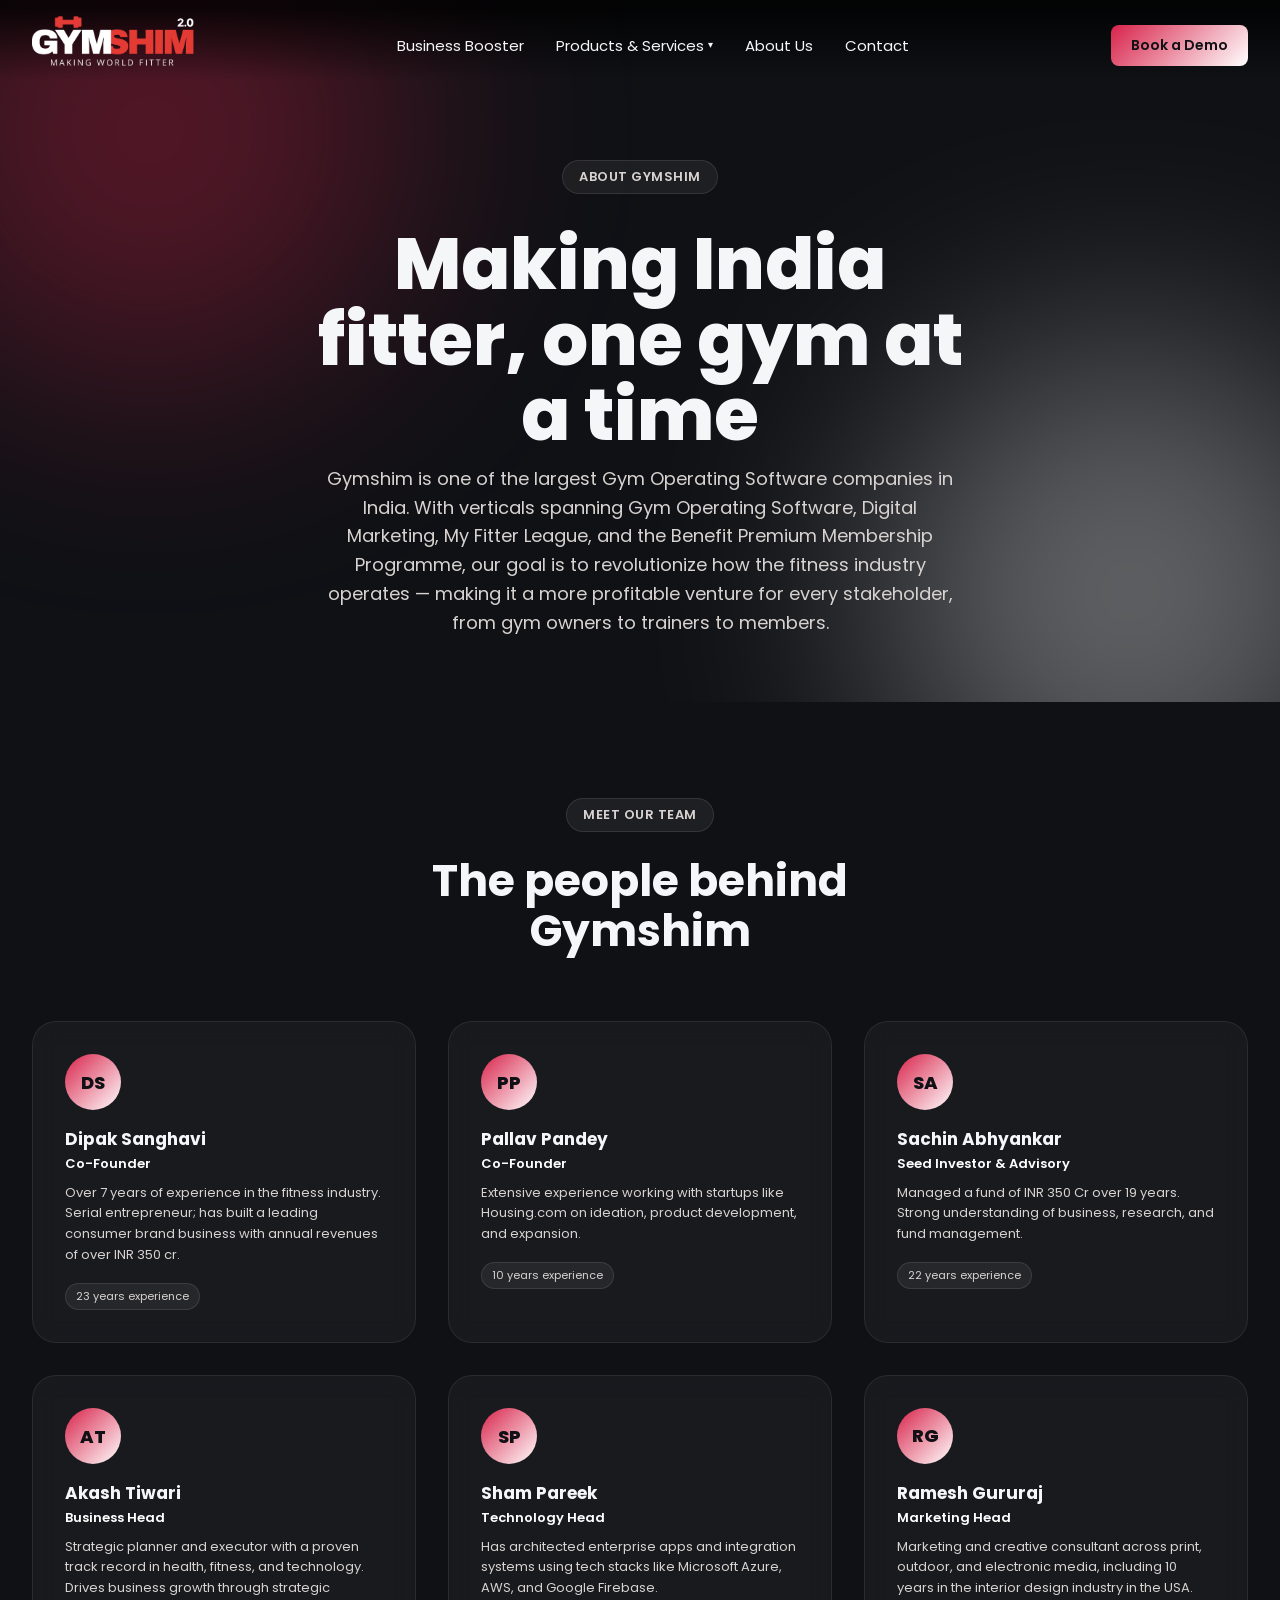
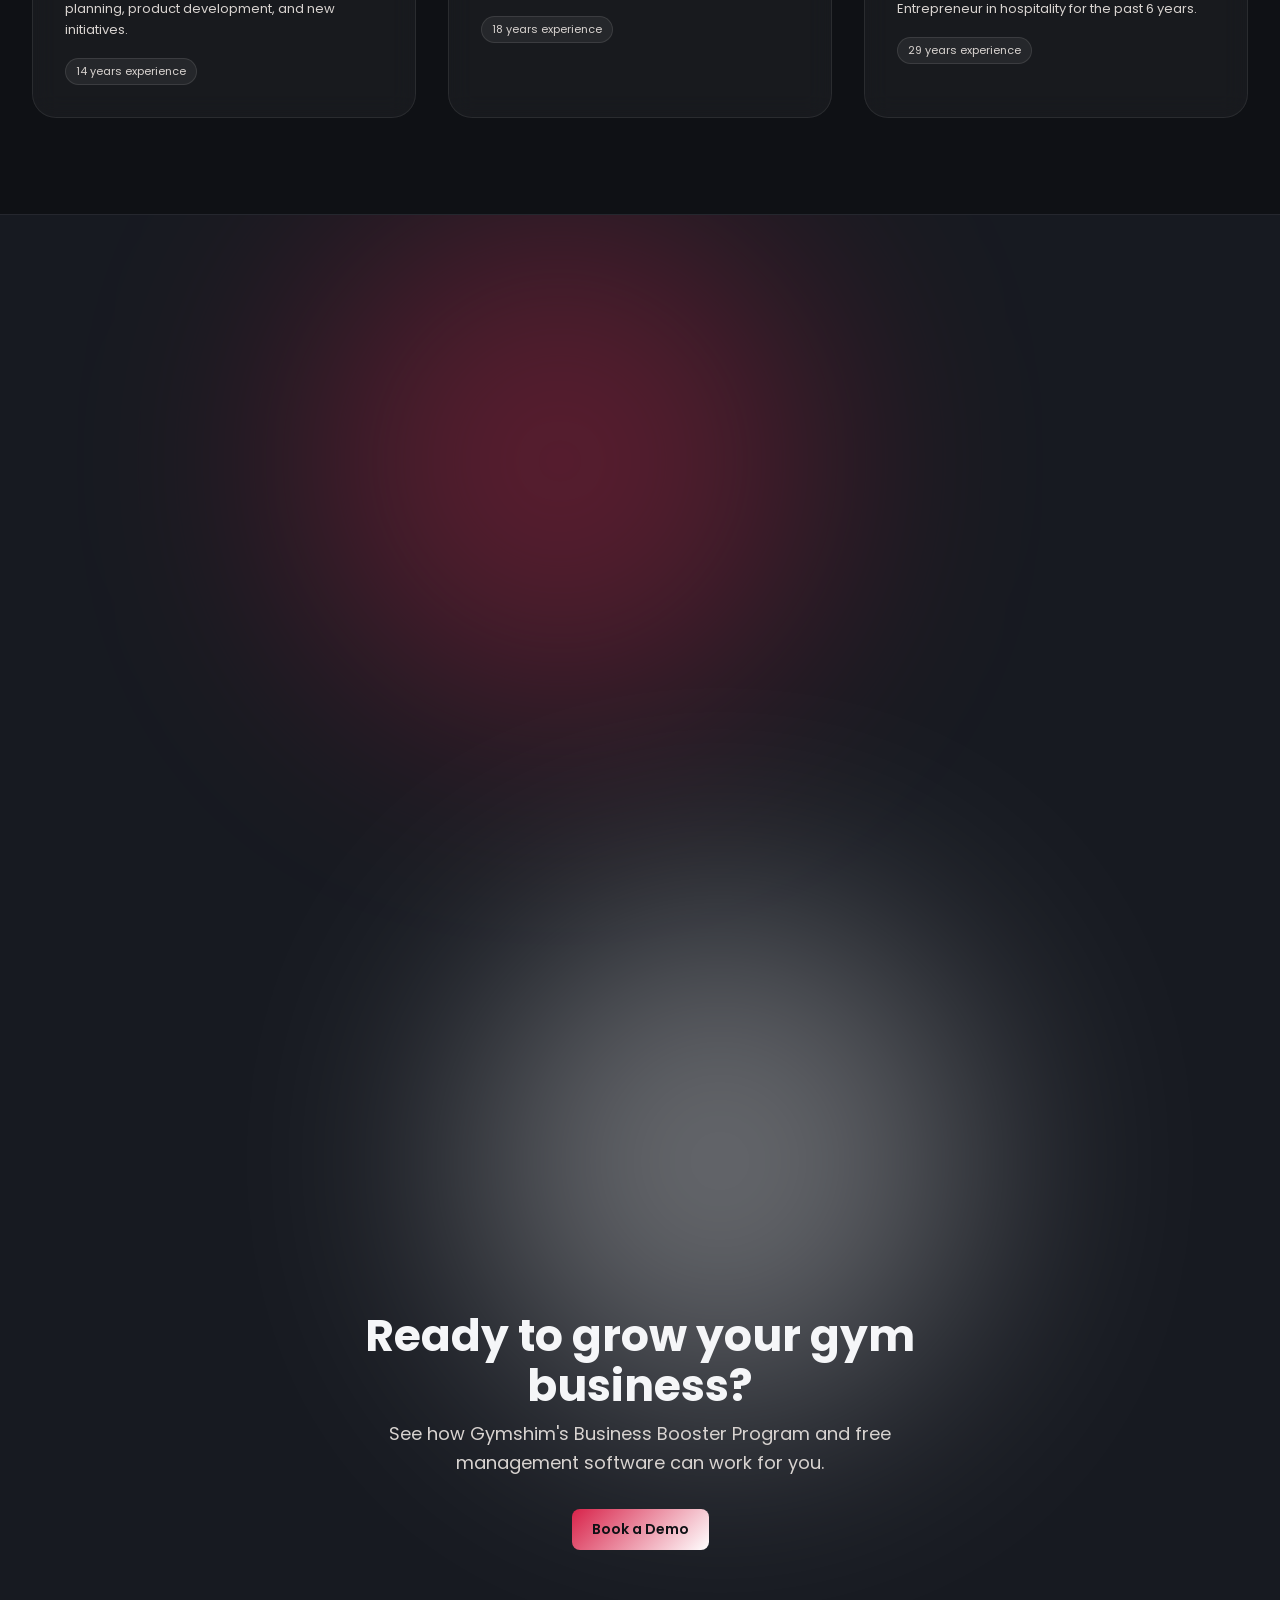
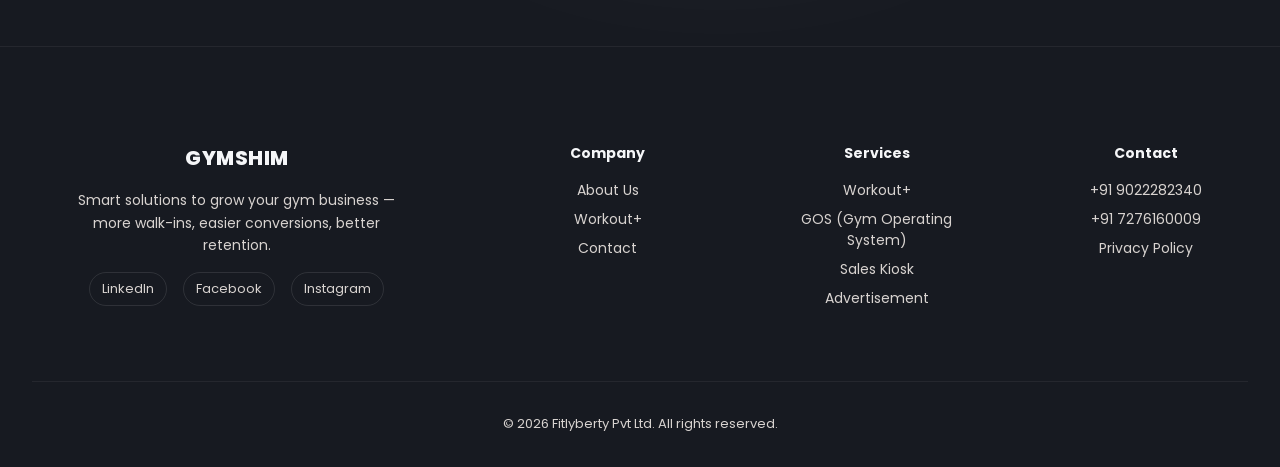
==== about.html @ 5b1af2be "first commit" ====
<!DOCTYPE html>
<html lang="en">
<head>
    <meta charset="UTF-8">
    <meta name="viewport" content="width=device-width, initial-scale=1.0">
    <title>About Us | Gymshim</title>
    <link rel="preconnect" href="https://fonts.googleapis.com">
    <link href="https://fonts.googleapis.com/css2?family=Poppins:wght@400;500;600;700;800&display=swap" rel="stylesheet">

    <link rel="stylesheet" href="styles.css">
    <link rel="stylesheet" href="about.css">
    <link rel="stylesheet" href="booking.css">
    
</head>
<body>
    <header class="navbar"> 
  <div class="nav-container">
    <a href="index.html" class="logo">
         <img src="assets/image/gymshim-logo-navbar.png" alt="Gymshim" class="logo-img">
    </a>

    <nav class="nav-links" id="navLinks">
      <a href="index.html#plans">Business Booster</a>
      <!-- <a href="workout.html">Workout+</a>
          <a href="sales-kiosk.html">Sales Kiosk</a> -->
          <div class="nav-dropdown" id="servicesDropdown">
  <button type="button" class="nav-dropdown-toggle" id="servicesToggle" aria-haspopup="true" aria-expanded="false">
    Products & Services <span class="nav-dropdown-caret">&#9662;</span>
  </button>
  <div class="nav-dropdown-menu">
     <a href="workout.html">Workout+</a>
    <a href="gos.html">GOS (Gym Operating System)</a>
    <a href="sales-kiosk.html">Sales kiosk</a>
    <a href="digital-marketing.html">Advertisement</a>
  </div>
</div>
      <a href="about.html">About Us</a>
      <a href="index.html#contact">Contact</a>
    </nav>

    <div class="nav-actions">
   <a href="booking.html" class="btn-primary">Book a Demo</a>
  <button class="hamburger" id="hamburger" aria-label="Menu">
    <span></span><span></span><span></span>
  </button>
</div>

    </div>
  </div>
</header>

<div class="services-overlay" id="servicesOverlay" aria-hidden="true">
  <div class="services-overlay-backdrop" id="servicesOverlayBackdrop"></div>

  <div class="services-mega-panel" role="dialog" aria-modal="true" aria-labelledby="servicesOverlayTitle">
    <button type="button" class="services-overlay-close" id="servicesOverlayClose" aria-label="Close">
      <svg viewBox="0 0 24 24" width="18" height="18" aria-hidden="true">
        <path d="M5 5l14 14M19 5L5 19" stroke="currentColor" stroke-width="2" stroke-linecap="round"/>
      </svg>
    </button>

    <div class="services-mega-top">
      <div class="services-mega-head">
        <span class="services-mega-eyebrow" id="servicesOverlayTitle">Our Products</span>
        <h2 class="services-mega-title">Powerful solutions for every part of <span class="services-mega-accent">your gym.</span></h2>
        <p class="services-mega-sub">One ecosystem. Four powerful products.</p>
      </div>
      <div class="services-mega-trust">
        <svg viewBox="0 0 24 24" width="14" height="14" aria-hidden="true"><path d="M12 2l3 6 7 1-5 5 1 7-6-3-6 3 1-7-5-5 7-1z" fill="currentColor"/></svg>
        Trusted by <strong>5000+</strong> gyms across India
      </div>
    </div>

    <div class="services-mega-grid">

      <a href="workout.html" class="services-mega-card" data-glow="pink">
        <span class="services-mega-num">01</span>
        <span class="services-mega-icon-wrap">
          <span class="services-mega-icon-floor"></span>
          <svg class="services-mega-icon" viewBox="0 0 64 64" width="60" height="60">
            <defs>
              <linearGradient id="gradWorkout" x1="0" y1="0" x2="1" y2="1">
                <stop offset="0%" stop-color="#ff8fa3"/><stop offset="100%" stop-color="#d8234a"/>
              </linearGradient>
            </defs>
            <circle cx="12" cy="32" r="9" fill="none" stroke="url(#gradWorkout)" stroke-width="4"/>
            <circle cx="52" cy="32" r="9" fill="none" stroke="url(#gradWorkout)" stroke-width="4"/>
            <rect x="18" y="28" width="28" height="8" rx="4" fill="url(#gradWorkout)"/>
            <rect x="8" y="26" width="6" height="12" rx="2" fill="url(#gradWorkout)"/>
            <rect x="50" y="26" width="6" height="12" rx="2" fill="url(#gradWorkout)"/>
          </svg>
        </span>
        <div class="services-mega-card-headrow">
          <h3>Workout+</h3>
          <span class="services-mega-badge">AI Powered</span>
        </div>
        <p class="services-mega-desc">AI-guided workout experience for every member.</p>
        <ul class="services-mega-features">
          <li>Personalized Workouts</li>
          <li>Exercise Library</li>
          <li>Progress Tracking</li>
          <li>Smart Analytics</li>
        </ul>
        <span class="services-mega-explore">Explore Workout+
          <svg viewBox="0 0 24 24" width="14" height="14" aria-hidden="true"><path d="M5 12h14M13 6l6 6-6 6" stroke="currentColor" stroke-width="2" fill="none" stroke-linecap="round" stroke-linejoin="round"/></svg>
        </span>
      </a>

      <a href="gos.html" class="services-mega-card" data-glow="cyan">
        <span class="services-mega-num">02</span>
        <span class="services-mega-icon-wrap">
          <span class="services-mega-icon-floor"></span>
          <svg class="services-mega-icon" viewBox="0 0 64 64" width="60" height="60">
            <defs>
              <linearGradient id="gradGosTop" x1="0" y1="0" x2="1" y2="1">
                <stop offset="0%" stop-color="#7ee8f2"/><stop offset="100%" stop-color="#22d3ee"/>
              </linearGradient>
              <linearGradient id="gradGosSide" x1="0" y1="0" x2="0" y2="1">
                <stop offset="0%" stop-color="#0e9aad"/><stop offset="100%" stop-color="#0b7e8e"/>
              </linearGradient>
            </defs>
            <polygon points="32,6 54,18 32,30 10,18" fill="url(#gradGosTop)"/>
            <polygon points="10,18 32,30 32,54 10,42" fill="url(#gradGosSide)"/>
            <polygon points="54,18 32,30 32,54 54,42" fill="#0a6d7a"/>
          </svg>
        </span>
        <div class="services-mega-card-headrow">
          <h3>GOS (Gym Operating System)</h3>
          <span class="services-mega-badge">All-in-One</span>
        </div>
        <p class="services-mega-desc">Complete gym management system for seamless operations.</p>
        <ul class="services-mega-features">
          <li>Member Management</li>
          <li>Attendance Tracking</li>
          <li>Payments &amp; Billing</li>
          <li>Reports &amp; Analytics</li>
        </ul>
        <span class="services-mega-explore">Explore GOS
          <svg viewBox="0 0 24 24" width="14" height="14" aria-hidden="true"><path d="M5 12h14M13 6l6 6-6 6" stroke="currentColor" stroke-width="2" fill="none" stroke-linecap="round" stroke-linejoin="round"/></svg>
        </span>
      </a>

      <a href="sales-kiosk.html" class="services-mega-card" data-glow="purple">
        <span class="services-mega-num">03</span>
        <span class="services-mega-icon-wrap">
          <span class="services-mega-icon-floor"></span>
          <svg class="services-mega-icon" viewBox="0 0 64 64" width="60" height="60">
            <defs>
              <linearGradient id="gradKiosk" x1="0" y1="0" x2="1" y2="1">
                <stop offset="0%" stop-color="#c9a8ff"/><stop offset="100%" stop-color="#9b5cff"/>
              </linearGradient>
            </defs>
            <rect x="14" y="8" width="36" height="26" rx="4" fill="none" stroke="url(#gradKiosk)" stroke-width="3.5"/>
            <rect x="19" y="13" width="26" height="16" rx="2" fill="url(#gradKiosk)" opacity="0.25"/>
            <rect x="28" y="38" width="8" height="10" fill="url(#gradKiosk)"/>
            <rect x="20" y="48" width="24" height="5" rx="2.5" fill="url(#gradKiosk)" opacity="0.6"/>
          </svg>
        </span>
        <div class="services-mega-card-headrow">
          <h3>Sales Kiosk</h3>
          <span class="services-mega-badge">Self-Service</span>
        </div>
        <p class="services-mega-desc">Self-service touchscreen that closes memberships on the spot.</p>
        <ul class="services-mega-features">
          <li>Instant Signups</li>
          <li>Digital Payments</li>
          <li>Receipt Printing</li>
          <li>Offers &amp; Upsells</li>
        </ul>
        <span class="services-mega-explore">Explore Sales Kiosk
          <svg viewBox="0 0 24 24" width="14" height="14" aria-hidden="true"><path d="M5 12h14M13 6l6 6-6 6" stroke="currentColor" stroke-width="2" fill="none" stroke-linecap="round" stroke-linejoin="round"/></svg>
        </span>
      </a>

      <a href="digital-marketing.html" class="services-mega-card" data-glow="orange">
        <span class="services-mega-num">04</span>
        <span class="services-mega-icon-wrap">
          <span class="services-mega-icon-floor"></span>
          <svg class="services-mega-icon" viewBox="0 0 64 64" width="60" height="60">
            <defs>
              <linearGradient id="gradAd" x1="0" y1="0" x2="1" y2="1">
                <stop offset="0%" stop-color="#ffc38a"/><stop offset="100%" stop-color="#ff8a3d"/>
              </linearGradient>
            </defs>
            <rect x="10" y="26" width="14" height="12" rx="2" fill="url(#gradAd)"/>
            <path d="M24 24 L42 14 V50 L24 40 Z" fill="url(#gradAd)"/>
            <rect x="15" y="38" width="5" height="12" rx="1.5" fill="url(#gradAd)" opacity="0.7"/>
            <path d="M46 22a10 10 0 010 20" fill="none" stroke="url(#gradAd)" stroke-width="3" stroke-linecap="round"/>
            <path d="M50 16a17 17 0 010 32" fill="none" stroke="url(#gradAd)" stroke-width="3" stroke-linecap="round" opacity="0.55"/>
          </svg>
        </span>
        <div class="services-mega-card-headrow">
          <h3>Advertisement</h3>
          <span class="services-mega-badge">Grow Faster</span>
        </div>
        <p class="services-mega-desc">Digital marketing solutions to bring more members to your gym.</p>
        <ul class="services-mega-features">
          <li>Social Media Ads</li>
          <li>WhatsApp Campaigns</li>
          <li>Performance Boost</li>
          <li>Lead Generation</li>
        </ul>
        <span class="services-mega-explore">Explore Advertisement
          <svg viewBox="0 0 24 24" width="14" height="14" aria-hidden="true"><path d="M5 12h14M13 6l6 6-6 6" stroke="currentColor" stroke-width="2" fill="none" stroke-linecap="round" stroke-linejoin="round"/></svg>
        </span>
      </a>

    </div>

    <div class="services-mega-divider"></div>

    <div class="services-mega-footer">
      <div class="services-mega-foot-item">
        <span class="services-mega-foot-icon">
          <svg viewBox="0 0 24 24" width="20" height="20" fill="none" stroke="currentColor" stroke-width="1.6"><path d="M12 2l8 4v6c0 5-3.5 8.5-8 10-4.5-1.5-8-5-8-10V6z"/></svg>
        </span>
        <span class="services-mega-foot-text"><strong>Secure &amp; Reliable</strong>Enterprise-grade security</span>
      </div>
      <div class="services-mega-foot-item">
        <span class="services-mega-foot-icon">
          <svg viewBox="0 0 24 24" width="20" height="20" fill="none" stroke="currentColor" stroke-width="1.6"><path d="M7 18a4 4 0 01-1-7.9A5.5 5.5 0 0117 9a4.5 4.5 0 011 8.9"/></svg>
        </span>
        <span class="services-mega-foot-text"><strong>Always Updated</strong>Latest features &amp; updates</span>
      </div>
      <div class="services-mega-foot-item">
        <span class="services-mega-foot-icon">
          <svg viewBox="0 0 24 24" width="20" height="20" fill="none" stroke="currentColor" stroke-width="1.6"><path d="M4 15v-3a8 8 0 0116 0v3"/><path d="M4 15a2 2 0 002 2h1v-5H6a2 2 0 00-2 2zM20 15a2 2 0 01-2 2h-1v-5h1a2 2 0 012 2z"/></svg>
        </span>
        <span class="services-mega-foot-text"><strong>24/7 Support</strong>We're here for you</span>
      </div>
      <div class="services-mega-foot-item">
        <span class="services-mega-foot-icon">
          <svg viewBox="0 0 24 24" width="20" height="20" fill="none" stroke="currentColor" stroke-width="1.6"><circle cx="12" cy="8" r="5"/><path d="M8.5 12.5L6 22l6-3 6 3-2.5-9.5"/></svg>
        </span>
        <span class="services-mega-foot-text"><strong>Made in India</strong>For gyms, by gym experts</span>
      </div>
    </div>

  </div>
</div>

<!-- HERO / INTRO -->
<section class="about-hero">
  <div class="blob blob-1"></div>
  <div class="blob blob-2"></div>
  <span class="hero-tag">About Gymshim</span>
  <h1>Making India fitter, one gym at a time</h1>
  <p>Gymshim is one of the largest Gym Operating Software companies in India. With verticals spanning Gym Operating Software, Digital Marketing, My Fitter League, and the Benefit Premium Membership Programme, our goal is to revolutionize how the fitness industry operates — making it a more profitable venture for every stakeholder, from gym owners to trainers to members.</p>
</section>

<!-- TEAM -->
<section class="team-section">
  <div class="section-header reveal-up">
    <span class="hero-tag">Meet Our Team</span>
    <h2>The people behind Gymshim</h2>
  </div>

  <div class="team-grid">

    <div class="glass-card team-card reveal-up">
      <div class="team-avatar">DS</div>
      <h3>Dipak Sanghavi</h3>
      <p class="team-role">Co-Founder</p>
      <p class="team-bio">Over 7 years of experience in the fitness industry. Serial entrepreneur; has built a leading consumer brand business with annual revenues of over INR 350 cr.</p>
      <span class="team-exp">23 years experience</span>
    </div>

    <div class="glass-card team-card reveal-up">
      <div class="team-avatar">PP</div>
      <h3>Pallav Pandey</h3>
      <p class="team-role">Co-Founder</p>
      <p class="team-bio">Extensive experience working with startups like Housing.com on ideation, product development, and expansion.</p>
      <span class="team-exp">10 years experience</span>
    </div>

    <div class="glass-card team-card reveal-up">
      <div class="team-avatar">SA</div>
      <h3>Sachin Abhyankar</h3>
      <p class="team-role">Seed Investor &amp; Advisory</p>
      <p class="team-bio">Managed a fund of INR 350 Cr over 19 years. Strong understanding of business, research, and fund management.</p>
      <span class="team-exp">22 years experience</span>
    </div>

    <div class="glass-card team-card reveal-up">
      <div class="team-avatar">AT</div>
      <h3>Akash Tiwari</h3>
      <p class="team-role">Business Head</p>
      <p class="team-bio">Strategic planner and executor with a proven track record in health, fitness, and technology. Drives business growth through strategic planning, product development, and new initiatives.</p>
      <span class="team-exp">14 years experience</span>
    </div>

    <div class="glass-card team-card reveal-up">
      <div class="team-avatar">SP</div>
      <h3>Sham Pareek</h3>
      <p class="team-role">Technology Head</p>
      <p class="team-bio">Has architected enterprise apps and integration systems using tech stacks like Microsoft Azure, AWS, and Google Firebase.</p>
      <span class="team-exp">18 years experience</span>
    </div>

    <div class="glass-card team-card reveal-up">
      <div class="team-avatar">RG</div>
      <h3>Ramesh Gururaj</h3>
      <p class="team-role">Marketing Head</p>
      <p class="team-bio">Marketing and creative consultant across print, outdoor, and electronic media, including 10 years in the interior design industry in the USA. Entrepreneur in hospitality for the past 6 years.</p>
      <span class="team-exp">29 years experience</span>
    </div>

  </div>
</section>

<!-- CTA -->
<section class="workout-cta">
  <div class="blob blob-1"></div>
  <div class="blob blob-2"></div>
  <div class="reveal-up">
    <h2>Ready to grow your gym business?</h2>
    <p>See how Gymshim's Business Booster Program and free management software can work for you.</p>
    <a href="booking.html" class="btn-primary">Book a Demo</a>
  </div>
</section>

<footer class="footer">
  <div class="footer-container">

  <div class="footer-brand">
  <a href="#" class="logo">GYMSHIM</a>
  <p>Smart solutions to grow your gym business — more walk-ins, easier conversions, better retention.</p>
 
<div class="footer-socials">
  <a href="https://www.linkedin.com/company/gymshim/" target="_blank" rel="noopener noreferrer" aria-label="LinkedIn">LinkedIn</a>
  <a href="https://www.facebook.com/GymshimSolutions" target="_blank" rel="noopener noreferrer" aria-label="Facebook">Facebook</a>
  <a href="https://www.instagram.com/gymshim?utm_source=ig_web_button_share_sheet&igsh=ZDNlZDc0MzIxNw==" target="_blank" rel="noopener noreferrer" aria-label="Instagram">Instagram</a>
</div>
    </div>

    <div class="footer-links">
      <h4>Company</h4>
      <a href="about.html">About Us</a>
      <a href="workout.html">Workout+</a>
      <a href="index.html#contact">Contact</a>
      
    </div>

    <div class="footer-links">
      <h4>Services</h4>
      <a href="workout.html">Workout+</a>
      <a href="gos.html">GOS (Gym Operating System)</a>
      <a href="sales-kiosk.html">Sales Kiosk</a>
      <a href="digital-marketing.html">Advertisement</a>
    </div>

    <div class="footer-links">
      <h4>Contact</h4>
      <a href="tel:+919022282340">+91 9022282340</a>
      <a href="tel:+917276160009">+91 7276160009</a>
      <a href="privacy-policy.html">Privacy Policy</a>
    </div>

  </div>

  <div class="footer-bottom">
    <p>© 2026 Fitlyberty Pvt Ltd. All rights reserved.</p>
  </div>
</footer>

<!-- BOOKING MODAL -->
<div class="booking-modal-overlay" id="bookingModalOverlay" aria-hidden="true">
  <div class="booking-modal-box" role="dialog" aria-modal="true" aria-labelledby="bookingModalTitle">
    <button class="booking-modal-close" id="bookingModalClose" aria-label="Close">&times;</button>
    <div class="booking-modal-head">
      <h2 id="bookingModalTitle">Book a Demo</h2>
      <p id="bookingModalSubtitle">Pick a date and time that works for you.</p>
    </div>
    <div class="booking-step-indicator">
      <span class="step-dot active" id="stepDot1">1</span>
      <span class="step-label active" id="stepLabel1">Date &amp; Time</span>
      <span class="step-line" id="stepLine"></span>
      <span class="step-dot" id="stepDot2">2</span>
      <span class="step-label" id="stepLabel2">Your Details</span>
    </div>
    <div class="booking-step-panel" data-step-panel="1">
      <div class="booking-modal-grid">
        <div class="calendar-panel">
          <div class="calendar-nav">
            <button class="calendar-nav-btn" id="prevMonthBtn" type="button" aria-label="Previous month">&#8249;</button>
            <span class="calendar-month-label" id="calendarMonthLabel"></span>
            <button class="calendar-nav-btn" id="nextMonthBtn" type="button" aria-label="Next month">&#8250;</button>
          </div>
          <div class="calendar-weekdays">
            <span>Su</span><span>Mo</span><span>Tu</span><span>We</span><span>Th</span><span>Fr</span><span>Sa</span>
          </div>
          <div class="calendar-grid" id="calendarGrid"></div>
        </div>
        <div class="details-panel">
          <h3>Selected</h3>
          <p class="selected-date-label placeholder" id="selectedDateLabel">Choose a date to see open times</p>
          <div class="time-slot-grid" id="timeSlotGrid"></div>
        </div>
      </div>
      <div class="booking-step-actions">
        <button class="btn-primary next-btn single-action" id="toStep2Btn" type="button" disabled>Continue</button>
      </div>
    </div>
    <div class="booking-step-panel" data-step-panel="2" hidden>
      <div class="booking-modal-grid">
        <div class="form-panel">
          <form class="login-form" id="bookingForm" novalidate>
            <label>Name * <input type="text" name="name" id="bookingName" required autocomplete="name"></label>
            <label>Email * <input type="email" name="email" id="bookingEmail" required autocomplete="email"></label>
            <label>Phone Number *
              <div class="phone-input">
                <span class="phone-code">+91</span>
                <input type="tel" name="phone" id="bookingPhone" required autocomplete="tel" placeholder="98765 43210">
              </div>
            </label>
            <label>Gym Name <input type="text" name="gymName" id="bookingGymName" autocomplete="organization"></label>
          </form>
        </div>
        <div class="booking-details-panel">
          <h3>Booking Details</h3>
          <p class="booking-summary-title">Online Demo</p>
          <p class="selected-date-label" id="bookingSummaryDateTime"></p>
          <span class="detail-pill">Available Online</span>
          <div class="booking-summary-meta">
            <p>Online Meetup (Google Meet)</p>
            <p>Gymshim</p>
            <p>1 hr</p>
          </div>
          <button class="details-toggle" id="detailsToggleBtn" type="button">
            <span id="detailsToggleText">More details</span> <span class="chevron">&#9662;</span>
          </button>
          <div class="details-expand" id="detailsExpand">
            <p>Duration: 30 minutes</p>
            <p>Format: In-person at your gym, or video call</p>
            <p>Free — no card required</p>
          </div>
          <p class="booking-agreement">By completing your booking, you agree to receive related phone notifications.</p>
          <button class="btn-primary next-btn" id="submitBookingBtn" type="button">Book Now</button>
        </div>
      </div>
      <div class="booking-step-actions">
        <button class="btn-secondary single-action" id="backToStep1Btn" type="button">Back</button>
      </div>
    </div>
    <div class="booking-success" id="bookingSuccess">
      <div class="booking-success-icon">&#10003;</div>
      <h3>You're booked!</h3>
      <p id="bookingSuccessDetail">We'll see you then. A confirmation has been sent to your email.</p>
    </div>
  </div>
</div>

<script src="about.js"></script>
<script src="booking.js"></script>
</body>
</html>
---- styles.css ----
:root {
/* BASE */
--bg-dark: #0F1115;
--bg-panel:#171A21; 
/* --bg-dark: #0F1115;
--bg-panel: #171A21;  */
--text-primary: #F5F6F8;
 --text-muted: #D8D3D0;

  /* Dual accent instead of one — more advanced/modern than cult.fit */
  --accent-1: #d8234a;   /* warm gold — pops against red */
--accent-2:   #ffffff;   /* electric teal — kept, already contrasts well */
  --gradient: linear-gradient(135deg, var(--accent-1), var(--accent-2));

  /* Spacing scale */
  --space-xs: 8px;
  --space-sm: 16px;
  --space-md: 32px;
  --space-lg: 64px;
  --space-xl: 96px;

  --radius-sm: 8px;
  --radius-lg: 24px;

  --font-main: 'Poppins', sans-serif;
}

h1 { font-size: clamp(32px, 6vw, 72px); font-weight: 800; line-height: 1.05; }
h2 { font-size: clamp(24px, 4vw, 44px); font-weight: 700; line-height: 1.15; }
p  { font-size: clamp(15px, 1.5vw, 18px); color: var(--text-muted); line-height: 1.6; }
.glass-card {
  background: rgba(255,255,255,0.04);
  border: 1px solid rgba(255,255,255,0.08);
   -webkit-backdrop-filter: blur(12px);
  backdrop-filter: blur(12px);
  border-radius: var(--radius-lg);
  padding: var(--space-md);
  transition: transform 0.3s ease, border-color 0.3s ease;
}
.glass-card:hover {
  transform: translateY(-6px);
  border-color: var(--accent-1);
}

.blob {
  position: absolute;
  width: 500px;
  height: 500px;
  border-radius: 50%;
  filter: blur(120px);
  opacity: 0.35;
  z-index: 0;
  pointer-events: none;
}
.blob-1 { background: var(--accent-1); top: -100px; left: -100px; }
.blob-2 { background: var(--accent-2); bottom: -100px; right: -100px; }


body {
  background: var(--bg-dark);
  color: var(--text-primary);
  font-family: var(--font-main);
  margin: 0;
  overflow-x: hidden; /* so blobs don't cause horizontal scroll */
}

.navbar {
  position: absolute;
  width: 100%;
  top: 0;
  z-index: 100;
  backdrop-filter: none;
  border-bottom: none;
  background: linear-gradient(0deg,rgba(255,255,255,0.0) 10%,rgba(0,0,0,0.8) 90%)
}
.nav-container {
  position: relative;
  width: 100%;
  max-width: 1280px;
  margin: 0 auto;
  padding: var(--space-sm) var(--space-md);
  display: flex;
  align-items: center;
  justify-content: space-between;
}
.logo {
  font-weight: 800;
  font-size: 20px;
  color: var(--text-primary);
  text-decoration: none;
  letter-spacing: 0.5px;
}
  .logo-img {
  height: 50px;
  width: auto;
  
}


/* Mobile: hide links by default */
.nav-links {
  display: none;
  position: absolute;
  top: 100%;
  left: 0;
  right: 0;
  background: var(--bg-panel);
  flex-direction: column;
  padding: var(--space-sm);
  border-bottom: 1px solid rgba(255,255,255,0.06);
}
.nav-links.open { display: flex; }
.nav-links a {
  color: var(--text-primary);
  text-decoration: none;
  padding: var(--space-xs) 0;
  font-size: 15px;
}

.nav-actions { display: flex; align-items: center; gap: var(--space-sm); }

.btn-primary {
  background: var(--gradient);
  color: #0F1115;
  font-weight: 600;
  padding: 10px 20px;
  border-radius: var(--radius-sm);
  text-decoration: none;
  font-size: 14px;
  display: none; /* shown on desktop only, see media query */
}


/* ------------------------------------------------------------ */
/* Services nav dropdown */
.nav-dropdown { position: relative; }
.nav-dropdown-toggle {
  background: none;
  border: none;
  color: var(--text-primary);
  font-family: var(--font-main);
  font-size: 15px;
  cursor: pointer;
  display: flex;
  align-items: center;
  gap: 4px;
  padding: var(--space-xs) 0;
  width: 100%;
  text-align: left;
}
.nav-dropdown-caret {
  font-size: 10px;
  transition: transform 0.25s ease;
  display: inline-block;
}
.nav-dropdown.open .nav-dropdown-caret { transform: rotate(180deg); }

.nav-dropdown-menu {
  display: none;
  flex-direction: column;
}
.nav-dropdown.open .nav-dropdown-menu { display: flex; }

.nav-dropdown-menu a {
  padding: 8px 0 8px 16px;
  font-size: 14px;
  color: var(--text-muted);
  text-decoration: none;
  transition: color 0.3s ease;
}
.nav-dropdown-menu a:hover { color: var(--text-primary); }

@media (min-width: 1024px) {
  .nav-dropdown-menu {
    position: absolute;
    top: 100%;
    left: 0;
    margin-top: 12px;
    background: var(--bg-panel);
    border: 1px solid rgba(255,255,255,0.08);
    border-radius: var(--radius-sm);
    padding: 8px;
    min-width: 220px;
    box-shadow: 0 20px 40px -10px rgba(0,0,0,0.5);
    z-index: 10;
  }
  .nav-dropdown-menu a {
    padding: 8px 12px;
    border-radius: 6px;
    white-space: nowrap;
  }
  .nav-dropdown-menu a:hover { background: rgba(255,255,255,0.06); color: var(--text-primary); }
}



.hamburger {
  background: none;
  border: none;
  cursor: pointer;
  display: flex;
  flex-direction: column;
  gap: 5px;
  padding: 4px;
}
.hamburger span {
  width: 24px;
  height: 2px;
  background: var(--text-primary);
}

/* Desktop */
@media (min-width: 1024px) {
  .nav-links {
    display: flex;
    position: static;
     flex-direction: row;  /*newwwwwwwwwwwwwwwwwwwwwwwwwwwwwwwwwwwwwwwwwwwwwwwwwwwwwwwwwwwwwwwwwwwwwwwwwwwwwwwwwwwwwww */
    background: none;
    border: none;
    padding: 0;
    gap: var(--space-md);
  }
  .btn-primary { display: inline-block; }
  .hamburger { display: none; }
}

.hero {
  position: relative;
  min-height: 90vh;
  display: flex;
  flex-direction: column;
  align-items: center;
  justify-content:  center;
  text-align: center;
  overflow: hidden;
   padding-top: 0px;     
  padding-left: var(--space-md);
  padding-right: var(--space-md);
  padding-bottom: var(--space-xl);
  gap: var(--space-xs);
   will-change: opacity, transform;
}
.hero-content {
align-self: center;

/* padding-top: 520px;     */
  z-index: 1;
  max-width: 720px;
  
}
.hero-tag {
  display: inline-block;
  background: rgba(255,255,255,0.06);
  border: 1px solid rgba(255,255,255,0.1);
  color: var(--text-muted);
  font-size: 13px;
  font-weight: 600;
  letter-spacing: 0.5px;
  text-transform: uppercase;
  padding: 6px 16px;
  border-radius: 999px;
  margin-bottom: var(--space-sm);
}

.hero-tag-top {
  display: inline-block;
  position: relative;
  margin: 200px auto var(--space-md);
  z-index: 2;
}
.hero h1 {
  color: var(--text-primary);
  margin: var(--space-sm) 0;
  font-size: clamp(18px, 2.2vw, 26px);  /* much smaller — was inheriting huge h1 size */
  font-weight: 600;
  line-height: 1.4;
}

.hero-sub {
  max-width: 560px;
  margin: 0 auto var(--space-md);
}

.hero-actions {
  display: flex;
  flex-direction: column;
  gap: var(--space-sm);
  align-items: center;
  justify-content: center; /* 👈 add this line */
  width: 100%;
}

.btn-secondary {
  color: var(--text-primary);
  text-decoration: none;
  font-weight: 600;
  font-size: 14px;
  padding: 10px 20px;
  border: 1px solid rgba(255,255,255,0.15);
  border-radius: var(--radius-sm);
  transition: border-color 0.3s ease;
}
.btn-secondary:hover { border-color: var(--accent-2); }

/* Desktop: buttons side by side */
@media (min-width: 768px) {
  .hero-actions { flex-direction: row; }
}

/* Reposition blobs relative to hero */
.hero .blob-1 { top: -50px; left: -50px; }
.hero .blob-2 { bottom: -100px; right: -50px; }

.plans {
  position: relative;
   min-height: 100vh;   /* Increase this */
  padding: var(--space-xl) var(--space-md);
  overflow: hidden;
}



.plans-video-wrap {
  position: sticky;
  top: 0;
  height: 100vh;
  margin-bottom: calc(-100vh - var(--space-xl));
  z-index: 0;
}
.plans-video {
  position: absolute;
  inset: 0;
  width: 100%;
  height: 100%;
  object-fit: cover;
}
.plans-video-overlay {
  position: absolute;
  inset: 0;
    /* background: linear-gradient(
      to bottom,
      rgba(227,58,52,0.75) 0%,
      rgba(15,17,21,0.85) 100%
    ); */
}

.plans-inner {
  display: block;
  max-width: 1280px;
  margin: 0 auto;
}


.section-header {
  text-align: center;
  max-width: 600px;
  margin: 0 auto var(--space-lg);
}
.section-header h2 { margin: var(--space-xs) 0; }

.plans-grid {
  display: grid;
  grid-template-columns: 1fr;
  gap: var(--space-md);
}



.plan-card {
  text-align: left;
  position: relative;
  transform-style: preserve-3d;
  transition: transform 0.15s ease-out, border-color 0.3s ease;
}

.plan-card::before {   /* newwwwwwwwwwwwwwwwwwwwwwwwwwwwwwwwwwwwwwwwwww */
  content: '';
  position: absolute;
  inset: -1px;
  border-radius: var(--radius-lg);
  padding: 1px;
  background: var(--gradient);
  opacity: 0;
  transition: opacity 0.3s ease;
  -webkit-mask: linear-gradient(#fff 0 0) content-box, linear-gradient(#fff 0 0);
  -webkit-mask-composite: xor;
  mask: linear-gradient(#fff 0 0) content-box, linear-gradient(#fff 0 0);
  mask-composite: exclude;
  pointer-events: none;
}

.plan-card:hover::before {
  opacity: 1;
}

.plan-icon {
  font-size: 32px;
  margin-bottom: var(--space-sm);
}

.plan-card h3 {
  color: var(--text-primary);
  font-size: 20px;
  margin: 0 0 var(--space-xs);
}

.plan-card.featured {
  border-color: var(--accent-1);
  background: rgba(255,107,53,0.06);
}

.plan-badge {
  position: absolute;
  top: -12px;
  right: var(--space-sm);
  background: var(--gradient);
  color: #0F1115;
  font-size: 11px;
  font-weight: 700;
  padding: 4px 12px;
  border-radius: 999px;
  text-transform: uppercase;
}

/* Tablet: 2 columns */
@media (min-width: 768px) {
  .plans-grid { grid-template-columns: 1fr 1fr; }
}

/* Desktop: 4 columns */
@media (min-width: 1024px) {
  .plans-grid { grid-template-columns: repeat(4, 1fr); }
}
/* ,......................................................................................HOW IT WORK */
/* ================================
   LENIS STYLE HOW IT WORKS
================================ */

/* .how-it-works{
    position:relative;
    padding:120px 80px;
} */


.how-it-works{
    position: relative;
    padding:120px 80px;
    overflow:hidden;
    isolation:isolate;
}



/* ================= VIDEO ================= */

.how-video-wrap{
    position:absolute; 
    inset:0;
    z-index:0;
    overflow:hidden;
    pointer-events:none;
}

.how-video{
    width:100%;
    height:100%;
    object-fit:cover;
    opacity:.35;
}

.how-video-overlay{
    position:absolute;
    inset:0;
    background:linear-gradient(
        to bottom,
        rgba(15,17,21,.35),
        rgba(15,17,21,.55)
    );
}




.how-it-works-inner{
    position:relative;
    z-index:2;

    width:min(1400px,92vw);
    margin:auto;

    display:grid;
    grid-template-columns:45% 55%;
    gap:100px;
}

/* LEFT SIDE */

.how-sticky{
    position:relative;
    top:120px;
    align-self:start;
    text-align:left;
    max-width:420px;
    padding-left: 28px;
    border-left: 3px solid var(--accent-1);
    z-index:5;
}

/* RIGHT SIDE */

.steps{
    display:flex;
    flex-direction:column;
    gap:0;
}

.step{
    min-height:100vh;
    display:flex;
    flex-direction:column;
    justify-content:center;

    padding-left:40px;
    /* border-left:1px solid rgba(255,255,255,.08); */
}

.step-number{
    font-size:72px;
    font-weight:800;
    color:#ff3b30;
    margin-bottom:15px;
}

.step h3{
    font-size:32px;
    margin-bottom:20px;
}

.step p{
    font-size:20px;
    max-width:500px;
    line-height:1.8;
}

/* Mobile */

@media(max-width: 480px){

    .how-it-works-inner{
        display:block;
    }

    .how-sticky{
        position:relative;
        top:0;
        margin-bottom:80px;
    }

    .step{
    min-height:100vh;
    display:flex;
    flex-direction:column;
    justify-content:center;
}

}

/* ............................. */
.stats {
  background: var(--bg-panel);
  padding: var(--space-lg) var(--space-md);
  border-top: 1px solid rgba(255,255,255,0.06);
  border-bottom: 1px solid rgba(255,255,255,0.06);
}

.stats-grid {
  max-width: 1280px;
  margin: 0 auto;
  display: grid;
  grid-template-columns: repeat(2, 1fr);
  gap: var(--space-lg) var(--space-md);
  text-align: center;
}

.stat-number {
  font-size: clamp(28px, 4vw, 44px);
  font-weight: 800;
  background: var(--gradient);
  -webkit-background-clip: text;  
  background-clip: text;
  color: transparent;
  margin: 0 0 var(--space-xs);
}

.stat p {
  font-size: 14px;
  margin: 0;
}

@media (min-width: 768px) {
  .stats-grid { grid-template-columns: repeat(4, 1fr); }
}
/* ...................................................... */

.partners {
  padding: var(--space-lg) 0;
  text-align: center;
}

.partners-label {
  color: var(--text-muted);
  font-size: 13px;
  text-transform: uppercase;
  letter-spacing: 1px;
  margin-bottom: var(--space-md);
}

.marquee {
  overflow: hidden;
  mask-image: linear-gradient(to right, transparent, black 10%, black 90%, transparent);
  -webkit-mask-image: linear-gradient(to right, transparent, black 10%, black 90%, transparent);
}

.marquee-track {
  display: flex;
  align-items: center;
  gap: var(--space-lg);
  width: max-content;
  animation: scroll-left 25s linear infinite;
}

.marquee-track img {
  height: 40px;
  width: auto;
  opacity: 0.6;
  filter: grayscale(100%);
  transition: opacity 0.3s ease, filter 0.3s ease;
}

.marquee-track img:hover {
  opacity: 1;
  filter: grayscale(0%);
}

@keyframes scroll-left {
  from { transform: translateX(0); }
  to { transform: translateX(-50%); }
}

/* .................................................. */
.footer {
  background: var(--bg-panel);
  border-top: 1px solid rgba(255,255,255,0.06);
  padding: var(--space-xl) var(--space-md) var(--space-md);
}

.footer-container {
  max-width: 1280px;
  width: 100%;
  margin: 0 auto;
  display: grid;
  grid-template-columns: 1fr;
  gap: var(--space-lg);
  text-align: center;
}




.footer-brand p {
  max-width: 320px;
  margin: var(--space-sm) auto;
  font-size: 14px;
}

.footer-socials {
  display: flex;
  gap: var(--space-sm);
  justify-content: center;
}
.footer-socials a {
  color: var(--text-muted);
  font-size: 13px;
  text-decoration: none;
  border: 1px solid rgba(255,255,255,0.1);
  padding: 6px 12px;
  border-radius: 999px;
  transition: border-color 0.3s ease, color 0.3s ease;
}
.footer-socials a:hover {
  border-color: var(--accent-2);
  color: var(--text-primary);
}

.footer-links h4 {
  color: var(--text-primary);
  font-size: 14px;
  margin: 0 0 var(--space-sm);
}
.footer-links a {
  display: block;
  color: var(--text-muted);
  text-decoration: none;
  font-size: 14px;
  margin-bottom: var(--space-xs);
  transition: color 0.3s ease;
}
.footer-links a:hover { color: var(--accent-1); }

.footer-bottom {
  max-width: 1280px;
  margin: var(--space-lg) auto 0;
  padding-top: var(--space-md);
  border-top: 1px solid rgba(255,255,255,0.06);
  text-align: center;
}
.footer-bottom p {
  font-size: 13px;
  margin: 0;
}

/* Tablet: 2-column layout */
@media (min-width: 768px) and (max-width: 1023px) {
  .footer-container {
    grid-template-columns: 1fr 1fr;
  }
}

/* Desktop: 4-column layout */
@media (min-width: 1024px) {
  .footer-container {
    grid-template-columns: 2fr 1fr 1fr 1fr;
  }
}



@media (max-width: 900px) {
  .how-it-works-inner {
    display: block;
  }
  .how-sticky {
    position: relative;
    top: 0;
    margin-bottom: var(--space-xl);
  }
  .steps {
    display: block;
  }
}

@media (max-height: 500px) and (orientation: landscape) {
  .hero {
    min-height: auto;
    padding-top: 100px;
    padding-bottom: 60px;
  }
}


/* .............................................................. */
.hero-video {
  position: absolute;
  top: 0;
  left: 0;
  width: 100%;
  height: 100%;
  object-fit: cover;
  z-index: 0;
  transform: scale(1.05);
  transition: transform 0.4s ease-out;
  will-change: transform;
  filter: saturate(1.15) contrast(1.08) brightness(0.95) sepia(0.08);
}
.hero-overlay {
  position: absolute;
  inset: 0;
  /* background: linear-gradient(
    to bottom,
    rgba(227,58,52,0.55) 0%,
    rgba(227,58,52,0.5) 50%,
    rgba(227,58,52,0.75) 100%
  ); */
  mix-blend-mode: multiply;
  z-index: 0;
}
/* ....................... */
.hero-vignette {
  position: absolute;
  inset: 0;
  background: radial-gradient(
    ellipse at center,
    rgba(0,0,0,0) 40%,
    rgba(0,0,0,0.5) 100%
  );
  z-index: 0;
  pointer-events: none;
}
/* ................................ */
.hero-logo-overlay {
  position: relative;
  top: 10px;              /* distance from top of hero — adjust to taste */
  left: 50%;

  transform: translateX(-50%) scale(0.9);
  width: 100vw;            /* full viewport width, ignores parent's max-width */
  max-width: none;
  z-index: 0;
  opacity: 0;
  margin-top: -200px;  /* RIBBON LOGO UP AND DOWN ADJUST */
  transition: opacity 1.1s ease, transform 1.1s ease;
  pointer-events: none;
}
.hero-logo-overlay.visible {
  opacity: 1;
  transform: translateX(-50%) scale(1);
}
/* .................................... */
.sound-toggle {
  position: absolute;
  top: 100px;     /* was: bottom */
  right: var(--space-md);
  z-index: 2;
  width: 44px;
  height: 44px;
  border-radius: 50%;
  background: rgba(255,255,255,0.08);
  border: 1px solid rgba(255,255,255,0.15);
  color: var(--text-primary);
  font-size: 18px;
  cursor: pointer;
  cursor: pointer;
  -webkit-backdrop-filter: blur(8px);
  backdrop-filter: blur(8px);
  backdrop-filter: blur(8px);
  transition: background 0.3s ease, border-color 0.3s ease;
}
.sound-toggle:hover {
  background: rgba(255,255,255,0.15);
  border-color: var(--accent-2);
}
/* .............................. animation */

.scroll-indicator {
  position: absolute;
  bottom: var(--space-md);
  left: 50%;
  transform: translateX(-50%);
  z-index: 2;
  color: var(--text-muted);
  animation: bounce 2s infinite;
}

@keyframes bounce {
  0%, 100% { transform: translateX(-50%) translateY(0); }
  50% { transform: translateX(-50%) translateY(10px); }
}
/* ........................................................... */

.reveal-scale {
  opacity: 0;
  transform: scale(0.85);
  transition: opacity 0.7s ease, transform 0.7s ease;
  transition-delay: var(--reveal-delay, 0s);
}
.reveal-scale.in-view {
  opacity: 1;
  transform: scale(1);
}

/* ........................................... */
.account-icon {
  background: none;
  border: 1px solid rgba(255,255,255,0.15);
  border-radius: 50%;
  width: 36px;
  height: 36px;
  display: flex;
  align-items: center;
  justify-content: center;
  color: var(--text-primary);
  cursor: pointer;
  transition: border-color 0.3s ease;
}
.account-icon:hover { border-color: var(--accent-2); }




.plans, .how-it-works { position: relative; overflow: hidden; }
.plans .blob-1, .how-it-works .blob-1 { top: -80px; left: -100px; opacity: 0.2; }
.plans .blob-2, .how-it-works .blob-2 { bottom: -80px; right: -100px; opacity: 0.15; }

.plan-list { list-style: none; margin: 0; padding: 0; display: flex; flex-direction: column; gap: 8px; }
.plan-list li {
  position: relative;
  padding-left: 22px;
  font-size: 15px;
  color: var(--text-muted);
  line-height: 1.5;
}
.plan-list li::before {
  content: '✓';
  position: absolute;
  left: 0;
  top: 0;
  color: var(--accent-2);
  font-weight: 700;
}

.reveal-up,
.plan-reveal {
  opacity: 0;
  transform: translateY(28px);
  transition: opacity 0.7s ease, transform 0.7s ease;
  transition-delay: var(--reveal-delay, 0s);
}
.reveal-up.in-view,
.plan-reveal.in-view {
  opacity: 1;
  transform: translateY(0);
}







/* ==========================
   HOW IT WORKS AURORA
========================== */

.how-it-works::before{
    content:"";
    position:absolute;
    inset:-20%;
    z-index:-2;

    background:
    radial-gradient(circle at 20%   30%,
    rgba(216,35,35,.18),
    transparent 45%),

    radial-gradient(circle at 80% 60%,
    rgba(255,255,255,.08),
    transparent 40%),

    radial-gradient(circle at 50% 100%,
    rgba(216,35,35,.15),
    transparent 45%);

    filter:blur(80px);
    animation:auroraMove 18s ease-in-out infinite alternate;
}

.how-it-works::after{
    content:"";
    position:absolute;
    inset:0;
    z-index:-1;

    background:
    radial-gradient(circle at center,
    transparent 0%,
    rgba(15,17,21,.15) 70%,
    rgba(15,17,21,.6) 100%);
}

/* Mobile */
@media (max-width: 767px) {

  .hero-logo-overlay{
    /* left: 100%; */
    width: 200vw;
    /* max-width: 700px; */

    margin-top: -70px;

    transform: translateX(-50%) scale(0.65);
    transform-origin: center;
  }

  .hero-logo-overlay.visible{
    transform: translateX(-50%) scale(0.65);
  }

  .logo-img{
    height: 25px;
    width:auto;
  }



}

@media (max-width: 767px){

  .how-it-works{
      padding:80px 24px;
  }

  .how-it-works-inner{
      display:block;
      width:100%;
  }

  .how-sticky{
      max-width:100%;
      padding-left:18px;
      margin-bottom:50px;
  }

  .step{
      min-height:70vh;
      padding-left:0;
      text-align:center;
      align-items:center;
  }

  .step p{
      max-width:320px;
      margin:auto;
  }

  .step-number{
      font-size:56px;
  }

  .step h3{
      font-size:34px;
  }

}



/* ...................... */
html,
body {
    width: 100%;
    max-width: 100%;
    overflow-x: hidden;
}

*,
*::before,
*::after {
    box-sizing: border-box;
}
/* .......................... */




.services-overlay {
  position: fixed;
  inset: 0;
  z-index: 300;
  display: flex;
  align-items: flex-start;
  justify-content: center;
  padding: 90px var(--space-md) var(--space-md);
  overflow-y: auto;
  opacity: 0;
  visibility: hidden;
  transition: opacity 0.35s ease, visibility 0s linear 0.35s;
}

html.services-modal-locked,
body.services-modal-locked {
  overflow: hidden;
  height: 100%;
  overscroll-behavior: none;
}


.services-overlay.open {
  opacity: 1;
  visibility: visible;
  transition: opacity 0.35s ease;
}
.services-overlay-backdrop {
  position: fixed;
  inset: 0;
  background: rgba(5, 6, 8, 0.75);
  backdrop-filter: blur(8px);
  -webkit-backdrop-filter: blur(8px);
}

.services-mega-panel {
  position: relative;
  z-index: 1;
  width: 100%;
  max-width: 1280px;
  background: rgba(15, 17, 23, 0.82);
  border: 1px solid rgba(255, 255, 255, 0.09);
  border-radius: 28px;
  backdrop-filter: blur(32px);
  -webkit-backdrop-filter: blur(32px);
  box-shadow: 0 0 0 1px rgba(255,255,255,0.03) inset, 0 40px 100px -30px rgba(0,0,0,0.8), 0 0 80px -20px rgba(216,35,35,0.15);
  padding: clamp(24px, 3.5vw, 44px);
  transform: translateY(28px) scale(0.96);
  opacity: 0;
  transition: transform 0.5s cubic-bezier(0.16,1,0.3,1), opacity 0.5s ease;
}
.services-overlay.open .services-mega-panel {
  transform: translateY(0) scale(1);
  opacity: 1;
}

.services-overlay-close {
  position: absolute;
  top: 20px;
  right: 20px;
  width: 34px;
  height: 34px;
  border-radius: 50%;
  border: 1px solid rgba(255,255,255,0.14);
  background: rgba(255,255,255,0.03);
  color: var(--text-muted);
  display: flex;
  align-items: center;
  justify-content: center;
  cursor: pointer;
  transition: border-color 0.25s ease, color 0.25s ease;
  z-index: 2;
}
.services-overlay-close:hover { border-color: var(--accent-1); color: var(--text-primary); }

.services-mega-top {
  display: flex;
  flex-wrap: wrap;
  align-items: flex-start;
  justify-content: space-between;
  gap: var(--space-md);
  padding-bottom: var(--space-md);
  border-bottom: 1px solid rgba(255,255,255,0.07);
  margin-bottom: var(--space-md);
  /* text-align: center; */
 padding-left: -50px;   /* More space on the left */
  padding-right: 200px;  /* More space on the right */
}
@media (max-width: 699px) {
  .services-mega-top {
    flex-direction: column;
    align-items: center;
  }
  .services-mega-trust {
    transform: translateX(-12px);
    
  }
}
.services-mega-head { max-width: 640px; margin: 0 auto; }
.services-mega-eyebrow {
  display: inline-block;
  font-size: 12px;
  font-weight: 700;
  letter-spacing: 0.1em;
  text-transform: uppercase;
  color: var(--accent-1);
  margin-bottom: 10px;
}
.services-mega-title {
  font-size: clamp(24px, 3vw, 34px);
  font-weight: 800;
  line-height: 1.2;
  color: var(--text-primary);
  margin: 0 0 8px;
}
.services-mega-accent {
  background: var(--gradient);
  -webkit-background-clip: text;
  background-clip: text;
  color: transparent;
}
.services-mega-sub { font-size: 14px; margin: 0; color: var(--text-muted); }

.services-mega-trust {
  display: flex;
  align-items: center;
  gap: 8px;
  font-size: 12.5px;
  color: var(--text-muted);
  background: rgba(255,255,255,0.04);
  border: 1px solid rgba(255,255,255,0.1);
  border-radius: 999px;
  padding: 8px 16px;
  white-space: nowrap;
  flex-shrink: 0;
  padding-left: -200px;   /* More space on the left */
  padding-right: -200px;  /* More space on the right */

}
.services-mega-trust svg { color: var(--accent-1); flex-shrink: 0; }
.services-mega-trust strong { color: var(--text-primary); }

.services-mega-grid {
  display: grid;
  grid-template-columns: 1fr;
  gap: var(--space-sm);
}
@media (min-width: 700px) { .services-mega-grid { grid-template-columns: repeat(2, 1fr); } }
@media (min-width: 1100px) { .services-mega-grid { grid-template-columns: repeat(4, 1fr); } }

.services-mega-card {
  --card-glow: var(--accent-1);
  position: relative;
  display: flex;
  flex-direction: column;
  gap: 10px;
  background: rgba(255,255,255,0.03);
  border: 1px solid rgba(255,255,255,0.08);
  border-radius: 20px;
  padding: 22px 20px;
  text-decoration: none;
  color: inherit;
  opacity: 0;
  transform: translateY(24px);
  transition: border-color 0.3s ease, transform 0.3s ease, box-shadow 0.3s ease,
              opacity 0.5s ease, translate 0.5s ease;
}
.services-overlay.open .services-mega-card {
  opacity: 1;
  transform: translateY(0);
}
.services-mega-grid .services-mega-card:nth-child(1) { transition-delay: 0.05s; }
.services-mega-grid .services-mega-card:nth-child(2) { transition-delay: 0.12s; }
.services-mega-grid .services-mega-card:nth-child(3) { transition-delay: 0.19s; }
.services-mega-grid .services-mega-card:nth-child(4) { transition-delay: 0.26s; }

.services-mega-card[data-glow="pink"]   { --card-glow: #d8234a; }
.services-mega-card[data-glow="cyan"]   { --card-glow: #22d3ee; }
.services-mega-card[data-glow="purple"] { --card-glow: #9b5cff; }
.services-mega-card[data-glow="orange"] { --card-glow: #ff8a3d; }

.services-mega-card:hover {
  border-color: var(--card-glow);
  transform: translateY(-8px);
  box-shadow: 0 24px 50px -20px var(--card-glow);
}

.services-mega-num {
  position: absolute;
  top: 16px;
  left: 18px;
  font-size: 11px;
  font-weight: 700;
  letter-spacing: 0.06em;
  color: var(--card-glow);
  background: color-mix(in srgb, var(--card-glow) 16%, transparent);
  border: 1px solid color-mix(in srgb, var(--card-glow) 40%, transparent);
  border-radius: 8px;
  padding: 3px 9px;
}

.services-mega-icon-wrap {
  position: relative;
  width: 100%;
  height: 108px;
  display: flex;
  align-items: center;
  justify-content: center;
  margin-top: 6px;
}
.services-mega-icon-floor {
  position: absolute;
  bottom: 14px;
  width: 100px;
  height: 34px;
  border-radius: 50%;
  background: radial-gradient(ellipse at center, var(--card-glow) 0%, transparent 72%);
  filter: blur(4px);
  opacity: 0.55;
}
.services-mega-icon {
  position: relative;
  z-index: 1;
  filter: drop-shadow(0 10px 18px color-mix(in srgb, var(--card-glow) 55%, transparent));
  transition: transform 0.3s ease;
}
.services-mega-card:hover .services-mega-icon { transform: translateY(-4px) scale(1.08); }

.services-mega-card-headrow {
  display: flex;
  align-items: center;
  justify-content: space-between;
  gap: 8px;
  flex-wrap: wrap;
}
.services-mega-card-headrow h3 {
  font-size: 15px;
  font-weight: 700;
  color: var(--text-primary);
  margin: 0;
}
.services-mega-badge {
  font-size: 10.5px;
  font-weight: 600;
  color: var(--card-glow);
  background: color-mix(in srgb, var(--card-glow) 14%, transparent);
  border: 1px solid color-mix(in srgb, var(--card-glow) 35%, transparent);
  border-radius: 999px;
  padding: 3px 10px;
  white-space: nowrap;
}

.services-mega-desc {
  font-size: 12.5px;
  line-height: 1.5;
  color: var(--text-muted);
  margin: 0;
}

.services-mega-features {
  list-style: none;
  margin: 4px 0 0;
  padding: 0;
  display: flex;
  flex-direction: column;
  gap: 6px;
}
.services-mega-features li {
  position: relative;
  padding-left: 24px;
  font-size: 12.5px;
  color: var(--text-muted);
}
.services-mega-features li::before {
  content: '✓';
  position: absolute;
  left: 0;
  top: -1px;
  width: 16px;
  height: 16px;
  border-radius: 50%;
  background: var(--card-glow);
  color: #0F1115;
  font-size: 10px;
  font-weight: 800;
  display: flex;
  align-items: center;
  justify-content: center;
}

.services-mega-explore {
  margin-top: auto;
  display: inline-flex;
  align-items: center;
  gap: 8px;
  align-self: flex-start;
  font-size: 12.5px;
  font-weight: 600;
  color: var(--text-primary);
  border: 1px solid color-mix(in srgb, var(--card-glow) 45%, transparent);
  border-radius: 999px;
  padding: 8px 16px;
  transition: background 0.25s ease, transform 0.25s ease;
}
.services-mega-explore svg { transition: transform 0.25s ease; }
.services-mega-card:hover .services-mega-explore {
  background: var(--card-glow);
  color: #0F1115;
}
.services-mega-card:hover .services-mega-explore svg { transform: translateX(3px); }

.services-mega-divider {
  height: 1px;
  background: rgba(255,255,255,0.08);
  margin: var(--space-md) 0;
}
.services-mega-footer {
  display: grid;
  grid-template-columns: 1fr;
  gap: var(--space-sm);
}
@media (min-width: 700px) { .services-mega-footer { grid-template-columns: repeat(2, 1fr); } }
@media (min-width: 1100px) { .services-mega-footer { grid-template-columns: repeat(4, 1fr); } }
.services-mega-foot-item {
  display: flex;
  align-items: center;
  gap: 12px;
}
.services-mega-foot-icon {
  width: 38px;
  height: 38px;
  border-radius: 10px;
  background: rgba(255,255,255,0.04);
  border: 1px solid rgba(255,255,255,0.1);
  display: flex;
  align-items: center;
  justify-content: center;
  color: var(--text-muted);
  flex-shrink: 0;
}
.services-mega-foot-text {
  display: flex;
  flex-direction: column; 
  font-size: 12px;
  color: var(--text-muted);
}
.services-mega-foot-text strong {
  font-size: 13.5px;
  color: var(--text-primary);
  font-weight: 600;
}

@media (prefers-reduced-motion: reduce) {
  .services-overlay, .services-mega-panel, .services-mega-card,
  .services-mega-icon, .services-mega-explore, .services-mega-explore svg {
    transition: none !important;
  }
}







.services-overlay {
  padding: 60px var(--space-md) var(--space-md);   /* was 90px top */
}

.services-mega-icon-wrap {
  height: 68px;   /* was 108px — biggest single space saver, ×4 cards */
  margin-top: 0;  /* was 6px */
}

.services-mega-top {
  padding-bottom: var(--space-sm);   /* was var(--space-md) */
  margin-bottom: var(--space-sm);   /* was var(--space-md) */
}

.services-mega-divider {
  margin: var(--space-sm) 0;   /* was var(--space-md) 0 */
}

.services-mega-card {
  padding: 18px 18px;   /* was 22px 20px */
}






.business-booster-page{
    position:relative;
    height:100vh;
    width:100%;
    overflow:hidden;
    background:#000;
}

.business-content{
    min-height:120vh;
    background:#050505;
    position:relative;
    margin-top:-120px;
    z-index:5;
}

.glass-panel{

    position:sticky;
    top:0;

    width:100%;
    height:100vh;

    display:flex;
    align-items:center;
    justify-content:center;

    background:
    linear-gradient(
        to top,
        rgba(5,5,5,.96),
        rgba(5,5,5,.55),
        rgba(5,5,5,0)
    );

    backdrop-filter:blur(12px);

    border:none;
    border-radius:0;

    transform:none;
    opacity:1;
}

.content-wrapper{

    min-height:600px;

}




.content-layer{
    position:relative;
    z-index:5;

    width:min(1300px,90%);
    margin:0 auto;

    padding:140px 0;
}

.hero-copy{

    max-width:720px;
    margin:0 auto 100px;

    text-align:center;
}

.section-tag{

    display:inline-block;

    padding:8px 18px;

    border-radius:100px;

    background:rgba(255,255,255,.06);

    border:1px solid rgba(255,255,255,.08);

    color:#ff4d6d;

    font-size:.85rem;

    letter-spacing:2px;

    margin-bottom:24px;
}

.hero-copy h2{

    font-size:clamp(3rem,6vw,5rem);

    line-height:1;

    color:white;

    margin-bottom:30px;
}

.hero-copy p{

    color:#9b9b9b;

    font-size:1.15rem;

    line-height:1.8;
}

.feature-grid{

    display:grid;

    grid-template-columns:repeat(3,1fr);

    gap:30px;
}

.feature-card{

    padding:40px;

    border-radius:28px;

    background:rgba(255,255,255,.05);

    backdrop-filter:blur(25px);

    border:1px solid rgba(255,255,255,.08);

    transition:.45s;
}

.feature-card:hover{

    transform:translateY(-12px);

    border-color:#d8234a;

    box-shadow:0 20px 60px rgba(216,35,74,.25);
}

.feature-icon{

    width:60px;
    height:60px;

    border-radius:50%;

    display:flex;
    justify-content:center;
    align-items:center;

    background:#d8234a;

    color:white;

    margin-bottom:25px;

    font-weight:bold;
}

.feature-card h3{

    color:white;

    margin-bottom:18px;

    font-size:1.5rem;
}

.feature-card p{

    color:#9f9f9f;

    line-height:1.8;
}
---- about.css ----
/* ------------------------------------------------------------ */
/* Shared scroll-reveal */
.reveal-up {
  opacity: 0;
  transform: translateY(28px);
  transition: opacity 0.7s ease, transform 0.7s ease;
  transition-delay: var(--reveal-delay, 0s);
}
.reveal-up.in-view {
  opacity: 1;
  transform: translateY(0);
}

/* ------------------------------------------------------------ */
/* Hero */
.about-hero {
  position: relative;
  overflow: hidden;
  text-align: center;
  padding: 160px var(--space-md) var(--space-lg);
}
.about-hero .blob-1 { top: -120px; left: -100px; }
.about-hero .blob-2 { bottom: -140px; right: -100px; }
.about-hero .hero-tag,
.about-hero h1,
.about-hero p {
  position: relative;
  z-index: 1;
}
.about-hero h1 {
  margin: var(--space-sm) auto 12px;
  max-width: 700px;
}
.about-hero p {
  max-width: 640px;
  margin: 0 auto;
}

/* ------------------------------------------------------------ */
/* Team grid */
.team-section {
  padding: var(--space-xl) var(--space-md);
  max-width: 1280px;
  margin: 0 auto;
}

.team-grid {
  display: grid;
  grid-template-columns: 1fr;
  gap: var(--space-md);
}
@media (min-width: 768px) {
  .team-grid { grid-template-columns: repeat(2, 1fr); }
}
@media (min-width: 1024px) {
  .team-grid { grid-template-columns: repeat(3, 1fr); }
}

.team-card { text-align: left; }

.team-avatar {
  width: 56px;
  height: 56px;
  border-radius: 50%;
  background: var(--gradient);
  color: #0F1115;
  display: flex;
  align-items: center;
  justify-content: center;
  font-weight: 800;
  font-size: 18px;
  margin-bottom: var(--space-sm);
}

.team-card h3 { color: var(--text-primary); font-size: 17px; margin: 0 0 2px; }
.team-role { color: var(--accent-2); font-size: 13px; font-weight: 600; margin: 0 0 var(--space-xs); }
.team-bio { font-size: 13px; margin: 0 0 var(--space-sm); }
.team-exp {
  display: inline-block;
  font-size: 11px;
  color: var(--text-muted);
  background: rgba(255,255,255,0.06);
  border: 1px solid rgba(255,255,255,0.1);
  padding: 4px 10px;
  border-radius: 999px;
}

/* ------------------------------------------------------------ */
/* CTA (shared visual language with workout.html's CTA) */
.workout-cta {
  position: relative;
  overflow: hidden;
  text-align: center;
  padding: var(--space-xl) var(--space-md);
  background: var(--bg-panel);
  border-top: 1px solid rgba(255,255,255,0.06);
}
.workout-cta .blob-1 { top: -100px; left: -80px; }
.workout-cta .blob-2 { bottom: -100px; right: -80px; }
.workout-cta > div { position: relative; z-index: 1; max-width: 560px; margin: 0 auto; }
.workout-cta h2 { margin: 0 0 var(--space-xs); }
.workout-cta p { margin: 0 auto var(--space-md); }
.workout-cta .btn-primary { display: inline-block; }
---- booking.css ----
/* ============================================================
   BOOKING MODAL — shared across every page
   Link this AFTER styles.css in every page's <head>:
     <link rel="stylesheet" href="styles.css">
     <link rel="stylesheet" href="booking-modal.css">
   Pair with booking-modal.js (shared JS) and the booking modal
   HTML snippet, pasted once near the end of <body> on every page.
   ============================================================ */

/* ------------------------------------------------------------ */
/* Overlay + box */
.booking-modal-overlay {
  position: fixed;
  inset: 0;
  background: rgba(0,0,0,0.65);
   -webkit-backdrop-filter: blur(6px);
  backdrop-filter: blur(6px);
  z-index: 300;
  display: flex;
  align-items: center;
  justify-content: center;
  padding: var(--space-md);
  opacity: 0;
  visibility: hidden;
  transition: opacity 0.25s ease, visibility 0.25s ease;
}
.booking-modal-overlay.open {
  opacity: 1;
  visibility: visible;
}

/* Locked while the modal is open (set on <body> by the JS) */
body.booking-modal-locked {
  overflow: hidden;
}
.booking-modal-box {
  position: relative;
  background: var(--bg-panel);
  border: 1px solid rgba(255,255,255,0.08);
  border-radius: 20px;
  max-width: 440px;
  width: 100%;
  max-height: 88vh;
  overflow-y: auto;
  padding: var(--space-md);
  transform: scale(0.95) translateY(12px);
  transition: transform 0.3s ease;
}
@media (min-width: 760px) {
  .booking-modal-box { max-width: 640px; }
}


.booking-modal-overlay.open .booking-modal-box {
  transform: scale(1) translateY(0);
}

.booking-modal-close {
  position: absolute;
  top: var(--space-sm);
  right: var(--space-sm);
  background: none;
  border: none;
  color: var(--text-muted);
  font-size: 26px;
  cursor: pointer;
  line-height: 1;
  z-index: 2;
}
.booking-modal-close:hover { color: var(--text-primary); }

.booking-modal-head h2 {
  color: var(--text-primary);
  margin: 0 0 4px;
  font-size: clamp(22px, 3vw, 28px);
}
.booking-modal-head p { margin: 0 0 var(--space-md); font-size: 14px; }

/* ------------------------------------------------------------ */
/* Step indicator (Date & Time  ——  Your Details) */
.booking-step-indicator {
  display: flex;
  align-items: center;
  gap: 10px;
  margin: 0 0 var(--space-lg);
}
.step-dot {
  width: 26px;
  height: 26px;
  border-radius: 50%;
  background: rgba(255,255,255,0.06);
  border: 1px solid rgba(255,255,255,0.15);
  color: var(--text-muted);
  font-size: 12px;
  font-weight: 700;
  display: flex;
  align-items: center;
  justify-content: center;
  flex-shrink: 0;
  transition: background 0.3s ease, border-color 0.3s ease, color 0.3s ease;
}
.step-dot.active,
.step-dot.done {
  background: var(--gradient);
  border-color: transparent;
  color: #0F1115;
}
.step-label {
  font-size: 12px;
  font-weight: 600;
  color: var(--text-muted);
  white-space: nowrap;
  transition: color 0.3s ease;
}
.step-label.active { color: var(--text-primary); }
.step-line {
  flex: 1;
  height: 1px;
  background: rgba(255,255,255,0.1);
  position: relative;
  overflow: hidden;
}
.step-line::after {
  content: '';
  position: absolute;
  inset: 0;
  background: var(--gradient);
  transform: scaleX(0);
  transform-origin: left;
  transition: transform 0.4s ease;
}
.step-line.filled::after { transform: scaleX(1); }

/* ------------------------------------------------------------ */
/* Layout grid for step 1 (calendar | details) */
.booking-modal-grid {
  display: grid;
  grid-template-columns: 1fr;
  gap: var(--space-lg);
  align-items: start;
}
@media (min-width: 760px) {
  .booking-modal-grid { grid-template-columns: 1.4fr 1fr; }
}

.booking-modal-box .calendar-panel,
.booking-modal-box .form-panel,
.booking-modal-box .details-panel {
  padding: 0;
  background: transparent;
  border: none;
  backdrop-filter: none;
}

/* ------------------------------------------------------------ */
/* Calendar — real month navigation, driven by JS Date */
.calendar-nav {
  display: flex;
  align-items: center;
  justify-content: center;
  gap: var(--space-md);
  font-weight: 600;
  margin-bottom: var(--space-sm);
}
.calendar-nav-btn {
  background: rgba(255,255,255,0.06);
  border: 1px solid rgba(255,255,255,0.1);
  color: var(--text-primary);
  width: 30px;
  height: 30px;
  border-radius: 50%;
  cursor: pointer;
  font-size: 15px;
  display: flex;
  align-items: center;
  justify-content: center;
  transition: border-color 0.3s ease;
}
.calendar-nav-btn:hover:not(:disabled) { border-color: var(--accent-2); }
.calendar-nav-btn:disabled { opacity: 0.25; cursor: not-allowed; }

#calendarMonthLabel,
.calendar-month-label {
  color: var(--text-primary);
  font-size: 14px;
  min-width: 120px;
  text-align: center;
}

.calendar-weekdays {
  display: grid;
  grid-template-columns: repeat(7, 1fr);
  gap: 4px;
  margin-bottom: 6px;
}
.calendar-weekdays span {
  text-align: center;
  font-size: 11px;
  font-weight: 600;
  letter-spacing: 0.4px;
  text-transform: uppercase;
  color: var(--text-muted);
}

.calendar-grid {
  display: grid;
  grid-template-columns: repeat(7, 1fr);
  gap: 4px;
}
.calendar-grid button {
  position: relative;
  aspect-ratio: 1;
  width: 100%;
  background: rgba(255,255,255,0.03);
  border: 1px solid transparent;
  border-radius: var(--radius-sm);
  color: var(--text-primary);
  font-family: var(--font-main);
  font-size: 13px;
  font-weight: 500;
  cursor: pointer;
  display: flex;
  align-items: center;
  justify-content: center;
  transition: background 0.2s ease, border-color 0.2s ease, color 0.2s ease, transform 0.15s ease;
}
.calendar-grid button:hover:not(:disabled) {
  border-color: var(--accent-2);
  transform: translateY(-1px);
}
.calendar-grid button:focus-visible {
  outline: 2px solid var(--accent-2);
  outline-offset: 2px;
}
.calendar-grid button.other-month { color: var(--text-muted); opacity: 0.3; }
.calendar-grid button.today { box-shadow: inset 0 0 0 1px var(--accent-2); }
.calendar-grid button.selected {
  background: var(--gradient);
  color: #0F1115;
  font-weight: 700;
  border-color: transparent;
  transform: none;
}
.calendar-grid button:disabled { cursor: not-allowed; }
.calendar-grid button:disabled:hover { border-color: transparent; transform: none; }
.calendar-grid button:disabled.past { opacity: 0.25; }

/* ------------------------------------------------------------ */
/* Details panel — selected date summary + time slots */
.details-panel h3 {
  font-size: 12px;
  font-weight: 700;
  letter-spacing: 0.5px;
  text-transform: uppercase;
  color: var(--text-muted);
  margin: 0 0 var(--space-xs);
}
.selected-date-label {
  color: var(--text-primary);
  font-size: 17px;
  font-weight: 700;
  margin: 0 0 var(--space-sm);
}
.selected-date-label.placeholder {
  color: var(--text-muted);
  font-weight: 500;
  font-size: 14px;
}

.time-slot-grid {
  display: grid;
  grid-template-columns: repeat(3, 1fr);
  gap: 8px;
  margin: 0 0 var(--space-sm);
}
@media (max-width: 480px) {
  .time-slot-grid { grid-template-columns: repeat(2, 1fr); }
}
.time-slot-grid button {
  background: rgba(255,255,255,0.03);
  border: 1px solid rgba(255,255,255,0.1);
  border-radius: var(--radius-sm);
  color: var(--text-primary);
  font-family: var(--font-main);
  font-size: 13px;
  font-weight: 500;
  padding: 10px 4px;
  cursor: pointer;
  transition: border-color 0.2s ease, background 0.2s ease, color 0.2s ease;
}
.time-slot-grid button:hover:not(:disabled) { border-color: var(--accent-2); }
.time-slot-grid button:focus-visible {
  outline: 2px solid var(--accent-2);
  outline-offset: 2px;
}
.time-slot-grid button.selected {
  background: var(--gradient);
  color: #0F1115;
  border-color: transparent;
  font-weight: 700;
}
.time-slot-grid button:disabled { opacity: 0.25; cursor: not-allowed; }

.time-slot-empty {
  grid-column: 1 / -1;
  color: var(--text-muted);
  font-size: 13px;
  padding: var(--space-xs) 0;
}

/* Real month navigation arrows */
.calendar-nav {
  display: flex;
  align-items: center;
  justify-content: center;
  gap: var(--space-md);
  font-weight: 600;
}

/* Step transition */
.booking-step-panel { animation: stepFadeIn 0.35s ease; }
@keyframes stepFadeIn {
  from { opacity: 0; transform: translateY(8px); }
  to { opacity: 1; transform: translateY(0); }
}

.booking-step-actions {
  display: flex;
  justify-content: space-between;
  align-items: center;
  gap: var(--space-sm);
  margin-top: var(--space-lg);
  padding-top: var(--space-md);
  border-top: 1px solid rgba(255,255,255,0.06);
}
.booking-step-actions .single-action { margin-left: auto; }

/* .btn-primary / .btn-secondary in styles.css were written for <a> —
   restate them explicitly for real <button> elements so browser button
   chrome (background, appearance) doesn't leak through. */
button.btn-primary,
button.btn-secondary {
  appearance: none;
  -webkit-appearance: none;
  display: inline-block;
  font-family: var(--font-main);
  cursor: pointer;
}
button.btn-primary { background: var(--gradient); border: none; }
button.btn-secondary { background: none; }
button.btn-primary:disabled {
  opacity: 0.4;
  cursor: not-allowed;
  pointer-events: none;
}

/* ------------------------------------------------------------ */
/* Step 2 form — base .login-form styling (also used by contact.html) */
.login-form {
  display: flex;
  flex-direction: column;
  gap: var(--space-sm);
}
.login-form label {
  display: flex;
  flex-direction: column;
  gap: 6px;
  font-size: 13px;
  font-weight: 600;
  color: var(--text-primary);
}
.login-form input,
.login-form select {
  background: rgba(255,255,255,0.04);
  border: 1px solid rgba(255,255,255,0.1);
  border-radius: var(--radius-sm);
  padding: 10px 12px;
  color: var(--text-primary);
  font-family: var(--font-main);
  font-size: 14px;
  font-weight: 400;
}
.login-form input::placeholder { color: var(--text-muted); }
.login-form input:focus,
.login-form select:focus,
.login-form textarea:focus {
  outline: none;
  border-color: var(--accent-2);
}


/* Step 2 — booking details summary panel */
.booking-details-panel {
  padding-left: var(--space-lg);
  border-left: 1px solid rgba(255,255,255,0.08);
}
@media (max-width: 759px) {
  .booking-details-panel {
    border-left: none;
    padding-left: 0;
    border-top: 1px solid rgba(255,255,255,0.08);
    padding-top: var(--space-md);
    margin-top: var(--space-md);
  }
}
.booking-details-panel h3 {
  font-size: 12px;
  font-weight: 700;
  letter-spacing: 0.5px;
  text-transform: uppercase;
  color: var(--text-muted);
  margin: 0 0 var(--space-sm);
}
.booking-summary-title {
  color: var(--text-primary);
  font-size: 15px;
  font-weight: 700;
  margin: 0 0 2px;
}
.booking-details-panel .selected-date-label {
  margin: 0 0 var(--space-xs);
}
.detail-pill {
  display: inline-block;
  font-size: 12px;
  color: var(--text-primary);
  background: rgba(255,255,255,0.06);
  border: 1px solid rgba(255,255,255,0.15);
  padding: 4px 10px;
  border-radius: 999px;
  margin-bottom: var(--space-sm);
}
.booking-summary-meta {
  border-top: 1px solid rgba(255,255,255,0.08);
  padding-top: var(--space-sm);
  margin-top: var(--space-xs);
}
.booking-summary-meta p {
  font-size: 13px;
  color: var(--accent-2);
  margin: 0 0 4px;
}
.booking-agreement {
  font-size: 12px;
  color: var(--text-muted);
  margin: var(--space-sm) 0;
  border-top: 1px solid rgba(255,255,255,0.08);
  padding-top: var(--space-sm);
}
.booking-details-panel .btn-primary {
  width: 100%;
  text-align: center;
  display: block;
  box-sizing: border-box;
}



/* Phone input with country code */
.phone-input {
  display: flex;
  gap: 8px;
}
.phone-code {
  background: rgba(255,255,255,0.04);
  border: 1px solid rgba(255,255,255,0.1);
  border-radius: var(--radius-sm);
  padding: 10px 8px;
  color: var(--text-primary);
  font-family: var(--font-main);
  font-size: 14px;
  flex-shrink: 0;
}
.phone-input input { flex: 1; }

/* More details / Less details toggle */
.details-toggle {
  background: none;
  border: none;
  color: var(--accent-2);
  font-size: 13px;
  font-weight: 600;
  cursor: pointer;
  display: flex;
  align-items: center;
  gap: 6px;
  padding: 0;
  font-family: var(--font-main);
  margin-top: var(--space-xs);
}
.chevron { display: inline-block; transition: transform 0.25s ease; font-size: 12px; }
.details-toggle.expanded .chevron { transform: rotate(180deg); }

.details-expand {
  overflow: hidden;
  max-height: 0;
  transition: max-height 0.3s ease;
  font-size: 13px;
  color: var(--text-muted);
}
.details-expand.expanded { max-height: 200px; margin-top: var(--space-xs); }
.details-expand p { margin: 2px 0; font-size: 13px; }

/* ------------------------------------------------------------ */
/* Booking success state (replaces the form after submit) */
.booking-success {
  display: none;
  text-align: center;
  padding: var(--space-lg) 0;
}
.booking-success.visible { display: block; }
.booking-success-icon {
  width: 52px;
  height: 52px;
  border-radius: 50%;
  background: var(--gradient);
  color: #0F1115;
  font-size: 26px;
  font-weight: 800;
  display: flex;
  align-items: center;
  justify-content: center;
  margin: 0 auto var(--space-sm);
}
.booking-success h3 { color: var(--text-primary); margin: 0 0 6px; }
.booking-success p { font-size: 14px; max-width: 340px; margin: 0 auto; }

/* ------------------------------------------------------------ */
/* Reduced motion */
@media (prefers-reduced-motion: reduce) {
  .booking-modal-overlay,
  .booking-modal-box,
  .booking-step-panel,
  .step-line::after,
  .step-dot,
  .calendar-grid button,
  .time-slot-grid button,
  .details-expand {
    transition: none;
    animation: none;
  }
}
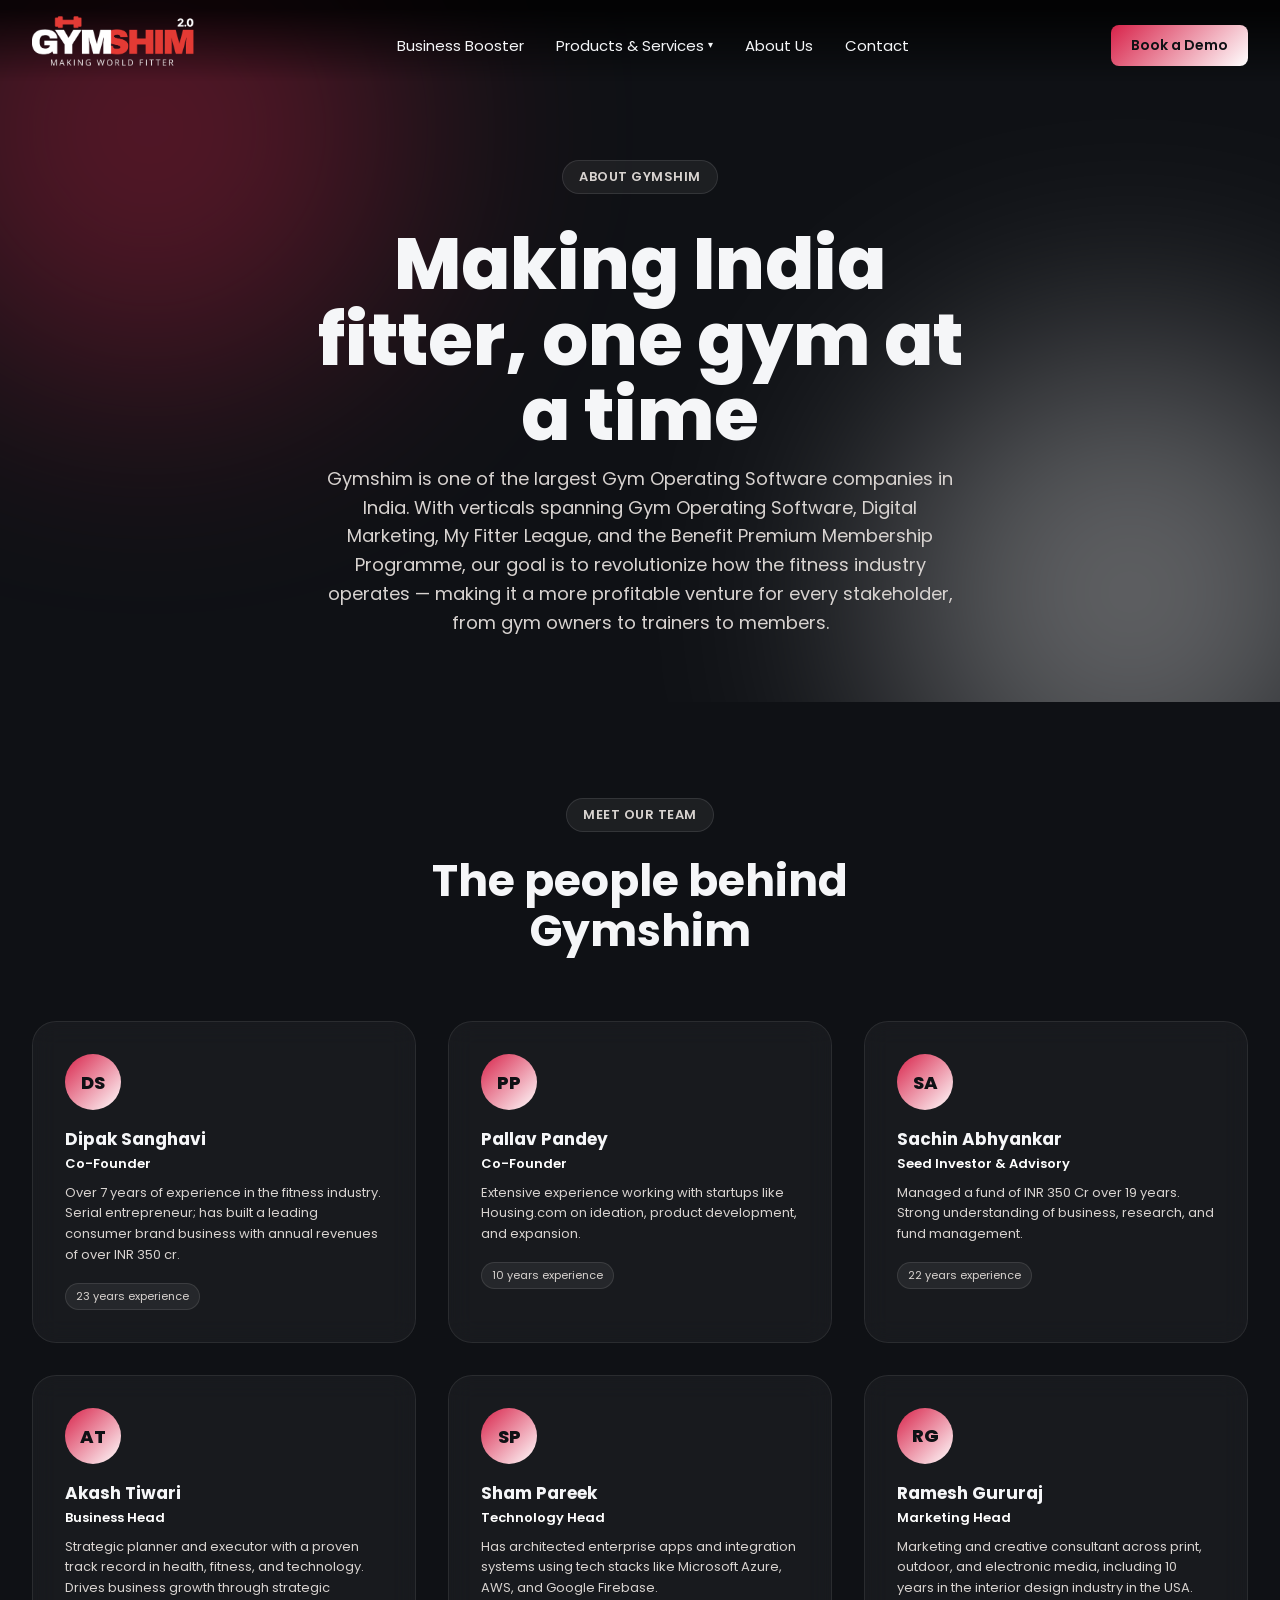
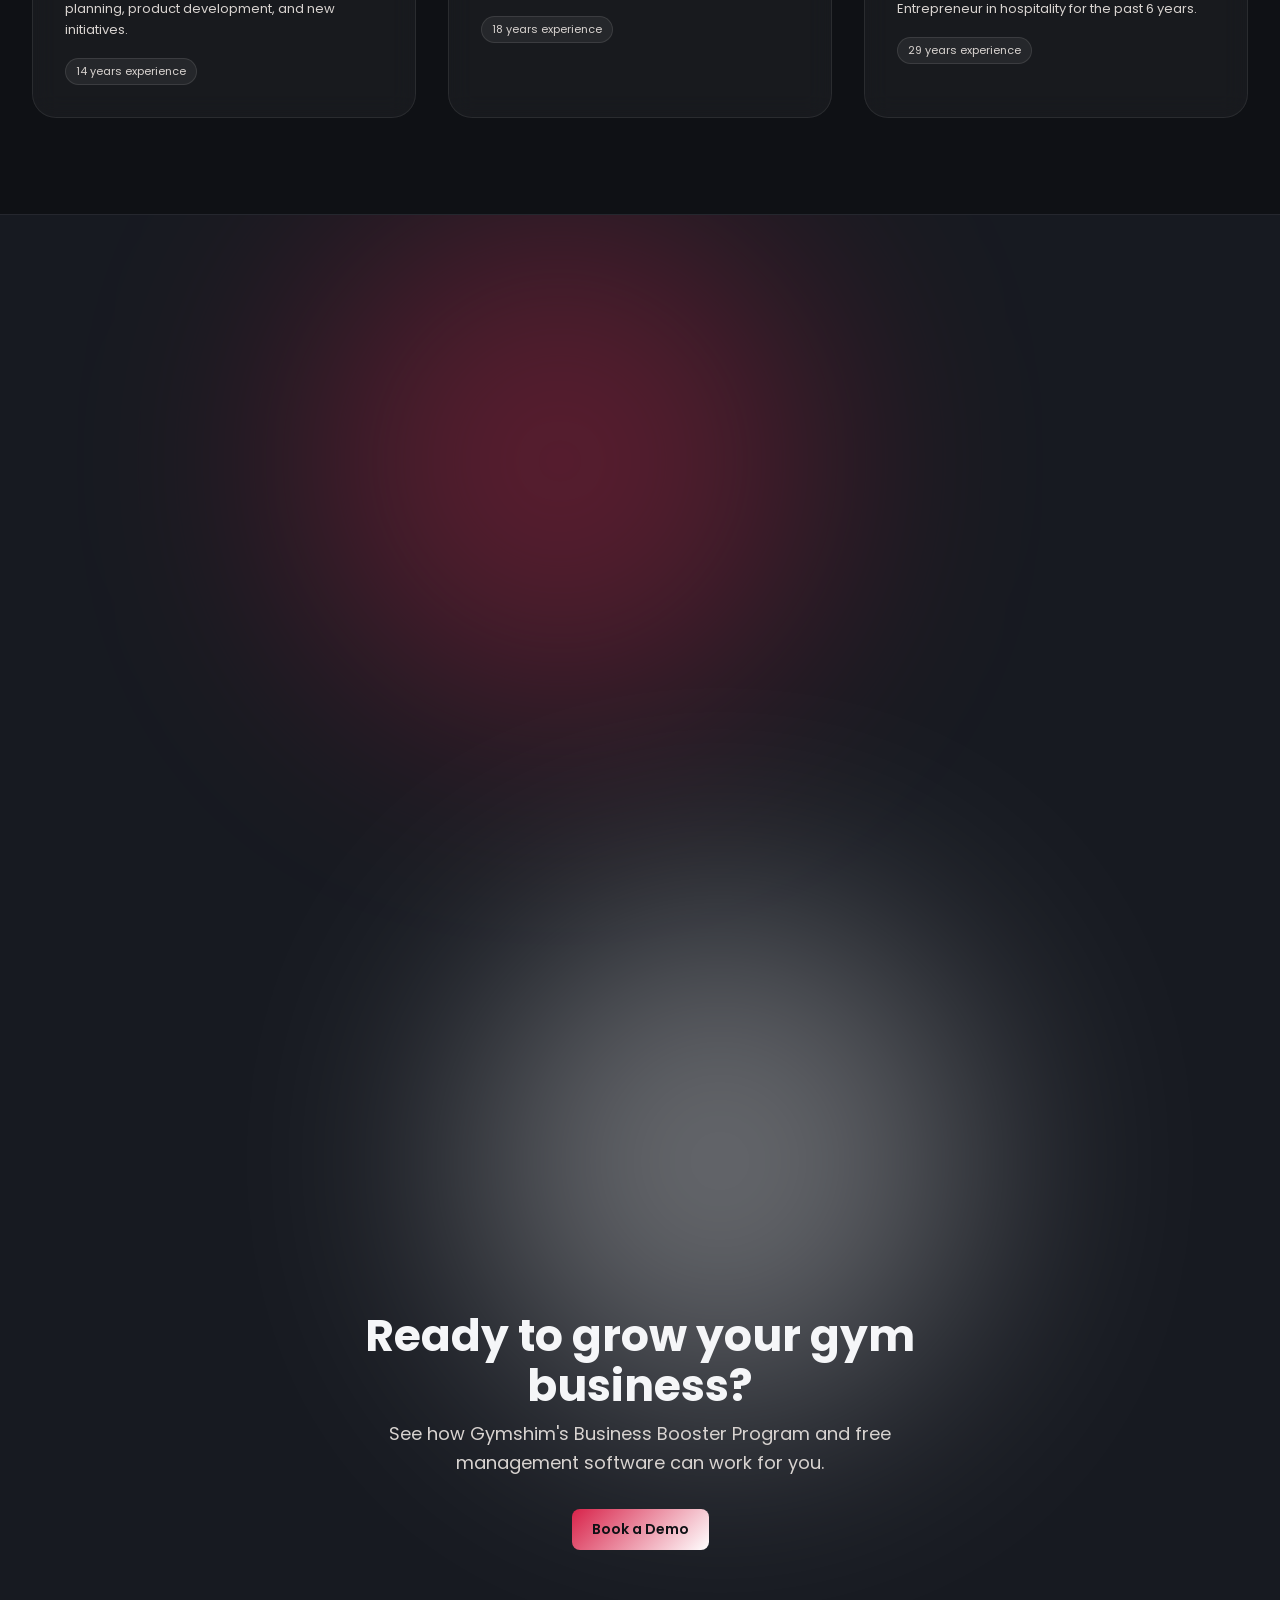
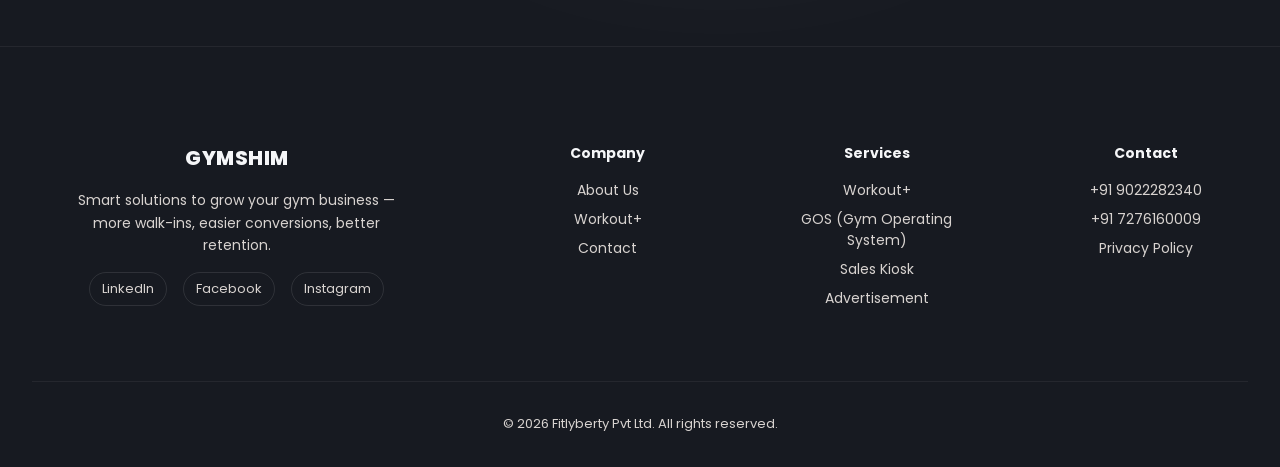
==== commit 12b73081: "new" ====
--- a/about.html
+++ b/about.html
@@ -10,44 +10,12 @@
     <link rel="stylesheet" href="styles.css">
     <link rel="stylesheet" href="about.css">
     <link rel="stylesheet" href="booking.css">
+    <link rel="stylesheet" href="theme-toggle.css">
+<script src="theme-toggle.js"></script>
     
 </head>
 <body>
-    <header class="navbar"> 
-  <div class="nav-container">
-    <a href="index.html" class="logo">
-         <img src="assets/image/gymshim-logo-navbar.png" alt="Gymshim" class="logo-img">
-    </a>
-
-    <nav class="nav-links" id="navLinks">
-      <a href="index.html#plans">Business Booster</a>
-      <!-- <a href="workout.html">Workout+</a>
-          <a href="sales-kiosk.html">Sales Kiosk</a> -->
-          <div class="nav-dropdown" id="servicesDropdown">
-  <button type="button" class="nav-dropdown-toggle" id="servicesToggle" aria-haspopup="true" aria-expanded="false">
-    Products & Services <span class="nav-dropdown-caret">&#9662;</span>
-  </button>
-  <div class="nav-dropdown-menu">
-     <a href="workout.html">Workout+</a>
-    <a href="gos.html">GOS (Gym Operating System)</a>
-    <a href="sales-kiosk.html">Sales kiosk</a>
-    <a href="digital-marketing.html">Advertisement</a>
-  </div>
-</div>
-      <a href="about.html">About Us</a>
-      <a href="index.html#contact">Contact</a>
-    </nav>
-
-    <div class="nav-actions">
-   <a href="booking.html" class="btn-primary">Book a Demo</a>
-  <button class="hamburger" id="hamburger" aria-label="Menu">
-    <span></span><span></span><span></span>
-  </button>
-</div>
-
-    </div>
-  </div>
-</header>
+    <script src="navbar.js"></script>
 
 <div class="services-overlay" id="servicesOverlay" aria-hidden="true">
   <div class="services-overlay-backdrop" id="servicesOverlayBackdrop"></div>
--- a/styles.css
+++ b/styles.css
@@ -65,13 +65,14 @@
 }
 
 .navbar {
-  position: absolute;
+  position: fixed;
   width: 100%;
   top: 0;
   z-index: 100;
   backdrop-filter: none;
   border-bottom: none;
   background: linear-gradient(0deg,rgba(255,255,255,0.0) 10%,rgba(0,0,0,0.8) 90%)
+  
 }
 .nav-container {
   position: relative;
--- a/theme-toggle.css
+++ b/theme-toggle.css
@@ -0,0 +1,191 @@
+/* ==============================================================
+   GYMSHIM — THEME TOGGLE (light / dark)
+   Standalone file. Works by overriding the same custom properties
+   digital-marketing.html already uses (--void, --panel, --white,
+   --muted, --red, --line, etc.) whenever <html data-theme="light">
+   is set. No page CSS needs to change for this to take effect.
+   ============================================================== */
+
+html[data-theme="light"]{
+  --void:#f5f6f8;
+  --panel:#ffffff;
+  --panel-2:#eef0f3;
+  --panel-3:#e2e4e9;
+  --line:rgba(10,10,20,.10);
+  --line-strong:rgba(10,10,20,.16);
+  --white:#101114;         /* this token is used as the main text color site-wide */
+  --muted:#55565d;
+  --muted-2:#7a7b82;
+  --red:#d82338;
+  --red-light:#ff528f;
+  --red-dim:#ffe1e8;
+  --red-glow:rgba(216,35,56,.22);
+}
+
+/* --------------------------------------------------------------
+   HERO DEVICE-MOCKUP CLUSTER (billboard, kiosk, phone, notify
+   toast, members badge)
+   These are meant to always look like a dark screenshot of an ad/
+   app UI — not page chrome — so they shouldn't repaint with the
+   site theme. Right now they're built from a mix of hardcoded hex
+   (#0a0a0d, #151519, rgba(20,20,24,.85)…) AND themed tokens
+   (--muted, --white, --line-strong…). The hex parts stay dark on
+   their own, but the token parts were flipping to their *light*
+   values in light mode, which left low-contrast text (e.g. dark
+   --muted copy) sitting on the mockup's still-dark chips.
+   Locking the tokens to their dark values for this subtree only
+   fixes that without touching every rule inside it. Declaring a
+   variable directly on an element always wins over the inherited
+   value, so this override is reliable regardless of selector
+   specificity elsewhere on the page.
+   ------------------------------------------------------------ */
+.dm-hero-visual{
+  --void:#050505;
+  --panel:#0b0c0f;
+  --panel-2:#131419;
+  --panel-3:#1b1c22;
+  --line:rgba(21, 8, 83, 0.08);
+  --line-strong:rgba(255, 255, 255, 0.14);
+  --white:#f6f6f8;
+  --muted:#98999f;
+  --muted-2:#6c6d74;
+  --red-dim:#020202;
+  --red-glow:oklab(52.701% -0.03513 -0.22896 / 0.45);
+}
+html[data-theme="light"] .dm-app-frame,
+html[data-theme="light"] .dm-app-tabbar{
+  background:#0a0a0d !important;
+}
+
+/* --------------------------------------------------------------
+   SERVICES MEGA-MENU PANEL
+   The panel background is a hardcoded rgba(15,17,23,.82) instead
+   of a token, so it never adapted to the theme at all. Give it a
+   light-mode surface so it matches the rest of the site, then flip
+   the handful of hardcoded #fff text/icons inside it (and a few
+   more around the page) that assumed a permanently dark backdrop
+   and would otherwise render as invisible white-on-white text.
+   ------------------------------------------------------------ */
+html[data-theme="light"] .services-mega-panel{
+  background:rgba(255,255,255,.92);
+  box-shadow:0 0 0 1px rgba(10,10,20,.04) inset, 0 40px 100px -30px rgba(10,10,20,.16), 0 0 80px -20px rgba(216,35,35,.10);
+}
+
+html[data-theme="light"] .logo,
+html[data-theme="light"] .nav-links a:hover,
+html[data-theme="light"] .nav-dropdown-toggle:hover,
+html[data-theme="light"] .services-overlay-close:hover,
+html[data-theme="light"] .services-mega-trust strong,
+html[data-theme="light"] .services-mega-explore,
+html[data-theme="light"] .services-mega-foot-text strong,
+html[data-theme="light"] .dm-watch-btn,
+html[data-theme="light"] .dm-price-tag,
+html[data-theme="light"] .footer-links a:hover{
+  color:var(--white);
+}
+html[data-theme="light"] .hamburger span{
+  background:var(--white);
+}
+html[data-theme="light"] .services-mega-card:hover .services-mega-explore{
+  color:#0F1115; /* unchanged: still sits on the colored hover fill, not the panel */
+}
+
+/* Gradient text-fills that ran #fff -> color and would fade into
+   near-nothing on a light background; swap the white stop for the
+   themed text color so the gradient still reads as text. */
+html[data-theme="light"] .services-mega-accent,
+html[data-theme="light"] .services-mega-title .accent{
+  background:linear-gradient(135deg,var(--red),var(--white));
+}
+html[data-theme="light"] .dm-stat-big{
+  background:linear-gradient(160deg,var(--white), var(--red-light) 130%);
+}
+
+html[data-theme="light"] .dm-ad-btn{
+  background:var(--red) !important;
+  color:#fff !important;
+}
+
+/* Smooth cross-fade instead of an abrupt flip */
+html{ transition: background-color .35s ease; }
+body{ transition: background-color .35s ease, color .35s ease; }
+
+/* ------------------------------------------------------------ */
+/* Toggle button */
+.theme-toggle{
+  position:relative;
+  width:56px;
+  height:30px;
+  flex:0 0 auto;
+  border-radius:999px;
+  border:1px solid var(--line-strong);
+  background:var(--panel-2);
+  cursor:pointer;
+  padding:0;
+  display:inline-flex;
+  align-items:center;
+  transition:background .3s var(--ease,ease), border-color .3s var(--ease,ease);
+}
+.theme-toggle:hover{ border-color:var(--red); }
+
+.theme-toggle-icon{
+  position:absolute;
+  top:50%;
+  width:13px;
+  height:13px;
+  transform:translateY(-50%);
+  color:var(--muted-2);
+  transition:color .3s ease;
+  pointer-events:none;
+}
+.theme-toggle-icon--sun{ left:8px; }
+.theme-toggle-icon--moon{ right:8px; }
+
+html[data-theme="light"] .theme-toggle-icon--sun{ color:var(--red); }
+html:not([data-theme="light"]) .theme-toggle-icon--moon{ color:var(--red-light); }
+
+.theme-toggle-thumb{
+  position:absolute;
+  top:3px;
+  left:3px;
+  width:22px;
+  height:22px;
+  border-radius:50%;
+  background:var(--white);
+  box-shadow:0 2px 6px rgba(0,0,0,.35);
+  transition:transform .35s var(--ease,ease), background .3s ease;
+}
+html[data-theme="light"] .theme-toggle-thumb{
+  transform:translateX(26px);
+  background:var(--red);
+}
+
+@media (prefers-reduced-motion: reduce){
+  html, body, .theme-toggle-thumb, .theme-toggle-icon{ transition:none !important; }
+}
+
+
+
+/* Fix global page background in light mode */
+html[data-theme="light"] {
+  --bg-dark: #f5f6f8;
+  --bg-panel: #ffffff;
+  --text-primary: #101114;
+  --text-muted: #55565d;
+}
+
+html[data-theme="light"],
+html[data-theme="light"] body {
+  background: #f5f6f8;
+  color: #101114;
+}
+
+/* Prevent the dark navigation gradient from covering the top */
+html[data-theme="light"] .navbar {
+  background: linear-gradient(
+    180deg,
+    rgba(245, 246, 248, 0.96) 0%,
+    rgba(245, 246, 248, 0.72) 55%,
+    transparent 100%
+  );
+}
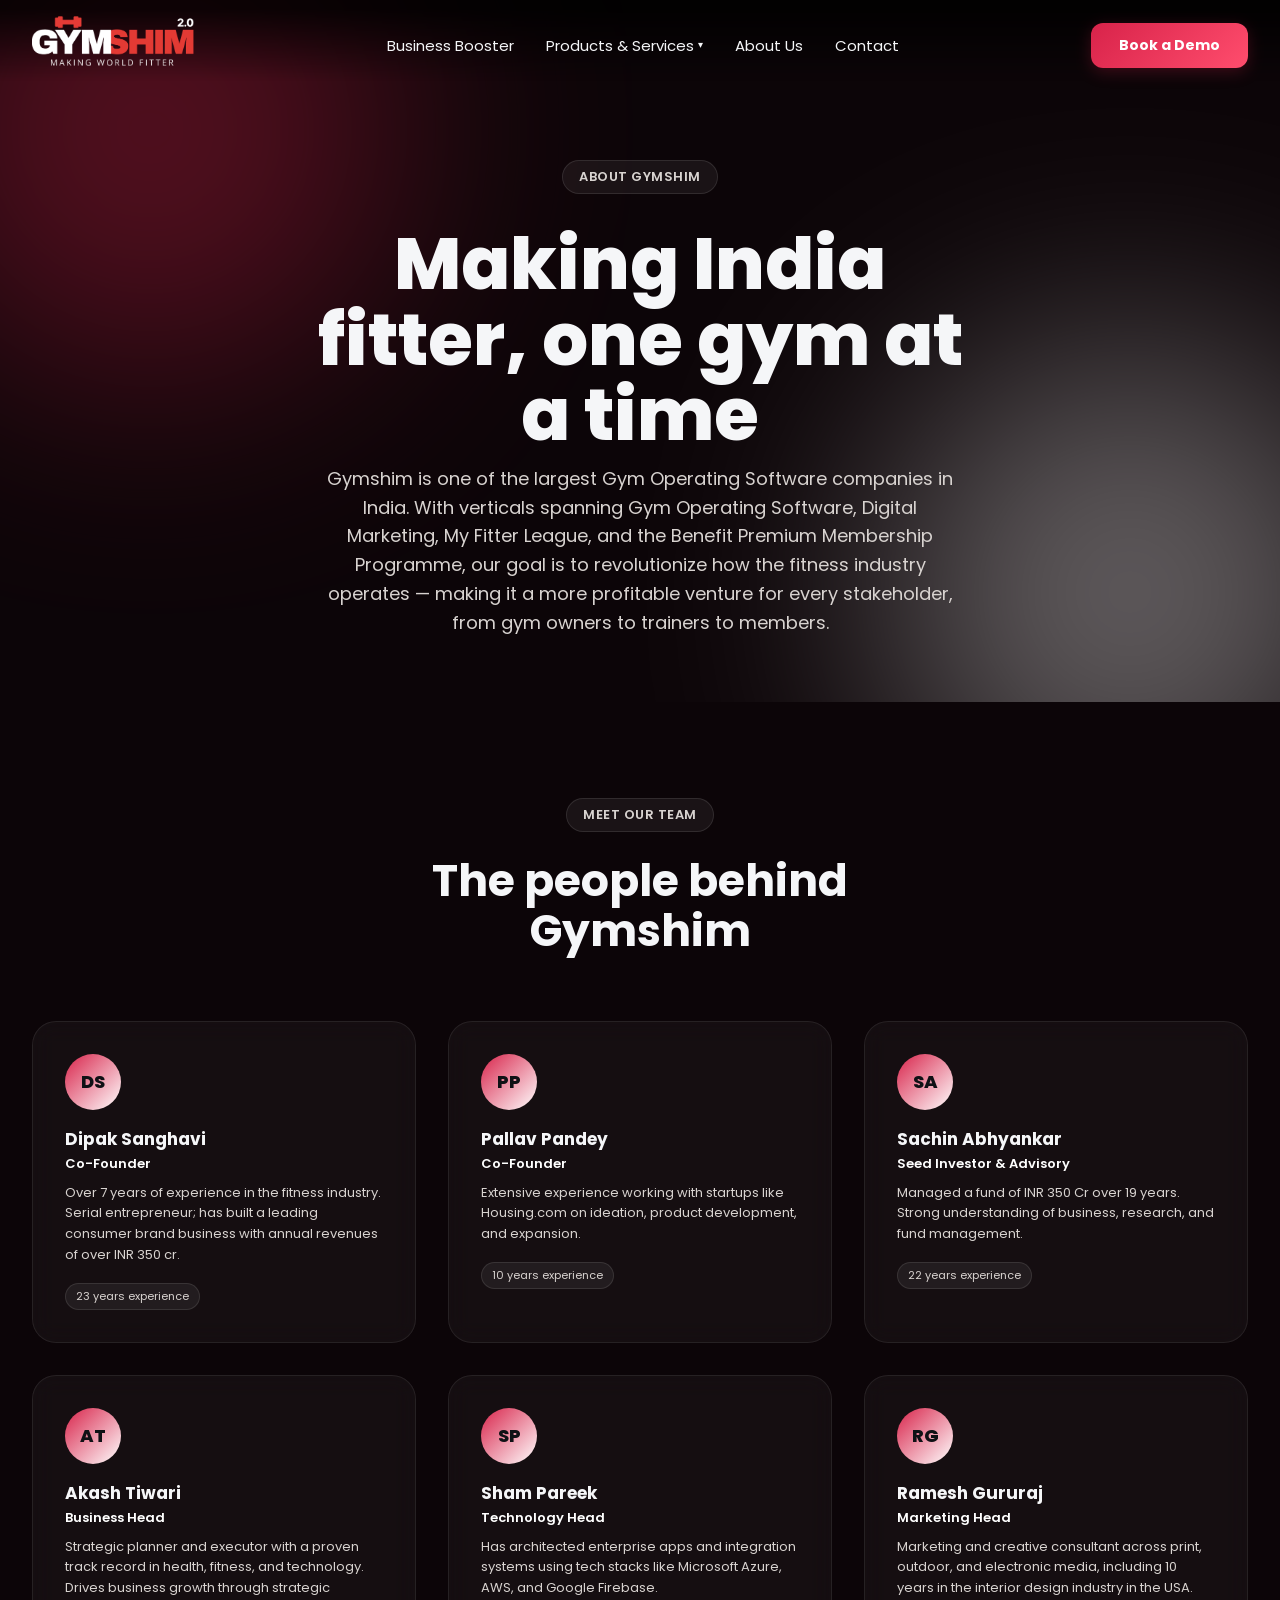
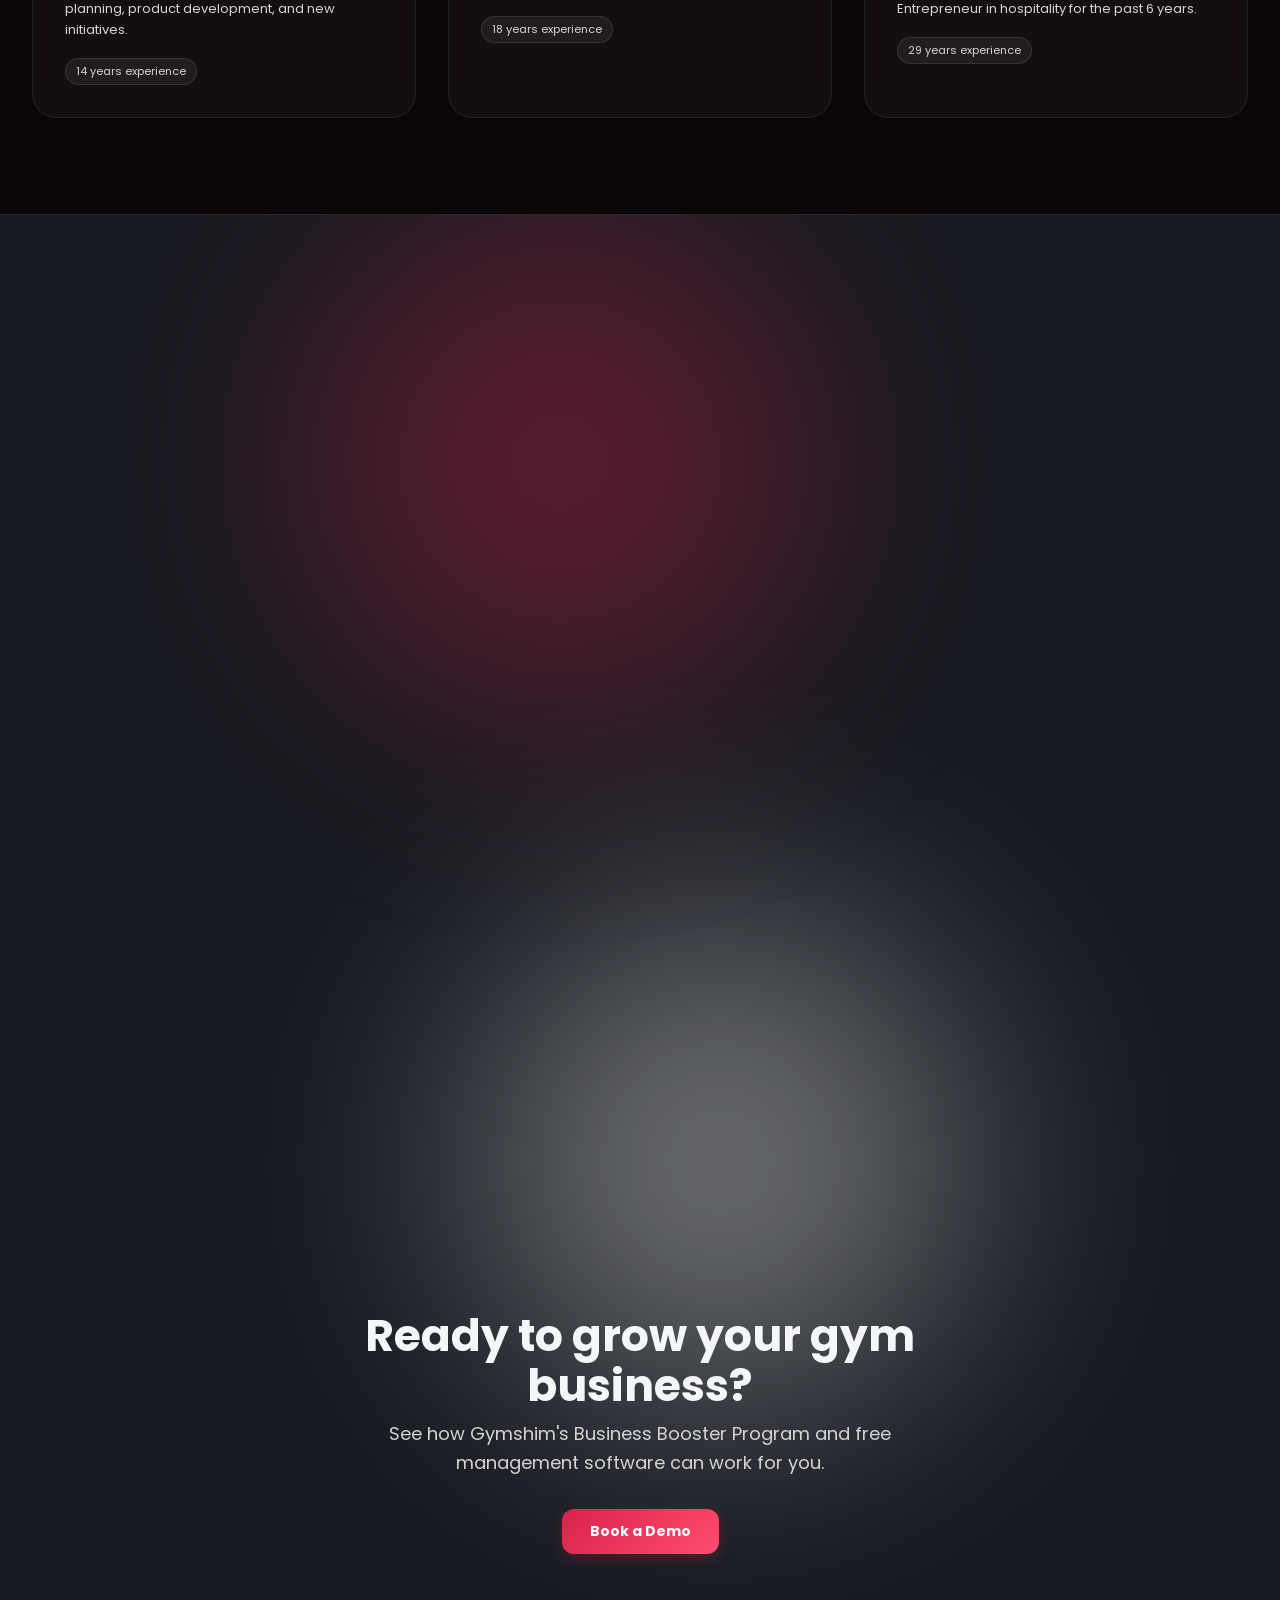
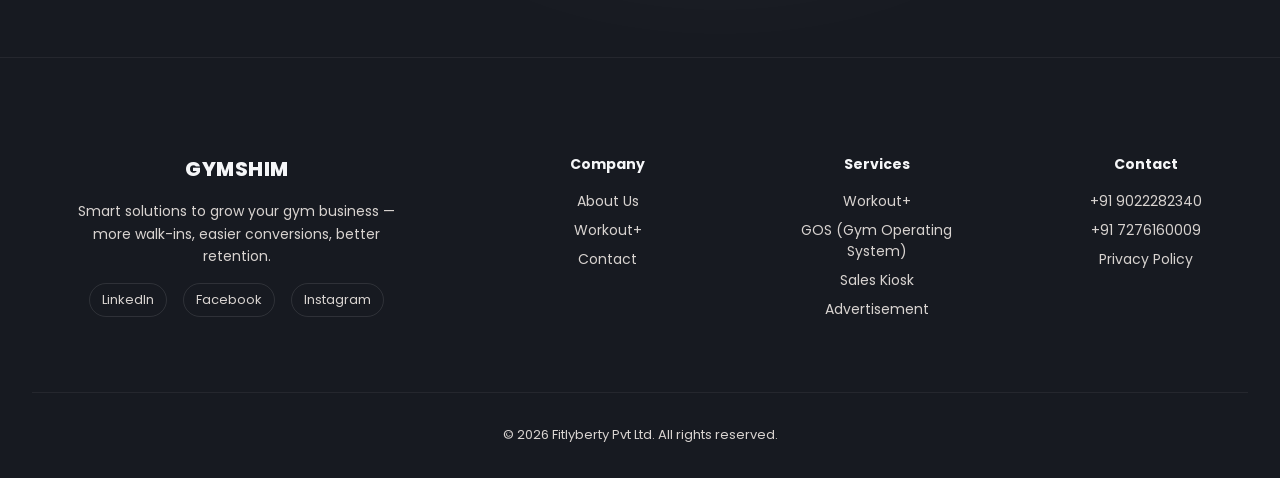
==== commit 3f592099: "new" ====
--- a/about.html
+++ b/about.html
@@ -332,93 +332,10 @@
 </footer>
 
 <!-- BOOKING MODAL -->
-<div class="booking-modal-overlay" id="bookingModalOverlay" aria-hidden="true">
-  <div class="booking-modal-box" role="dialog" aria-modal="true" aria-labelledby="bookingModalTitle">
-    <button class="booking-modal-close" id="bookingModalClose" aria-label="Close">&times;</button>
-    <div class="booking-modal-head">
-      <h2 id="bookingModalTitle">Book a Demo</h2>
-      <p id="bookingModalSubtitle">Pick a date and time that works for you.</p>
-    </div>
-    <div class="booking-step-indicator">
-      <span class="step-dot active" id="stepDot1">1</span>
-      <span class="step-label active" id="stepLabel1">Date &amp; Time</span>
-      <span class="step-line" id="stepLine"></span>
-      <span class="step-dot" id="stepDot2">2</span>
-      <span class="step-label" id="stepLabel2">Your Details</span>
-    </div>
-    <div class="booking-step-panel" data-step-panel="1">
-      <div class="booking-modal-grid">
-        <div class="calendar-panel">
-          <div class="calendar-nav">
-            <button class="calendar-nav-btn" id="prevMonthBtn" type="button" aria-label="Previous month">&#8249;</button>
-            <span class="calendar-month-label" id="calendarMonthLabel"></span>
-            <button class="calendar-nav-btn" id="nextMonthBtn" type="button" aria-label="Next month">&#8250;</button>
-          </div>
-          <div class="calendar-weekdays">
-            <span>Su</span><span>Mo</span><span>Tu</span><span>We</span><span>Th</span><span>Fr</span><span>Sa</span>
-          </div>
-          <div class="calendar-grid" id="calendarGrid"></div>
-        </div>
-        <div class="details-panel">
-          <h3>Selected</h3>
-          <p class="selected-date-label placeholder" id="selectedDateLabel">Choose a date to see open times</p>
-          <div class="time-slot-grid" id="timeSlotGrid"></div>
-        </div>
-      </div>
-      <div class="booking-step-actions">
-        <button class="btn-primary next-btn single-action" id="toStep2Btn" type="button" disabled>Continue</button>
-      </div>
-    </div>
-    <div class="booking-step-panel" data-step-panel="2" hidden>
-      <div class="booking-modal-grid">
-        <div class="form-panel">
-          <form class="login-form" id="bookingForm" novalidate>
-            <label>Name * <input type="text" name="name" id="bookingName" required autocomplete="name"></label>
-            <label>Email * <input type="email" name="email" id="bookingEmail" required autocomplete="email"></label>
-            <label>Phone Number *
-              <div class="phone-input">
-                <span class="phone-code">+91</span>
-                <input type="tel" name="phone" id="bookingPhone" required autocomplete="tel" placeholder="98765 43210">
-              </div>
-            </label>
-            <label>Gym Name <input type="text" name="gymName" id="bookingGymName" autocomplete="organization"></label>
-          </form>
-        </div>
-        <div class="booking-details-panel">
-          <h3>Booking Details</h3>
-          <p class="booking-summary-title">Online Demo</p>
-          <p class="selected-date-label" id="bookingSummaryDateTime"></p>
-          <span class="detail-pill">Available Online</span>
-          <div class="booking-summary-meta">
-            <p>Online Meetup (Google Meet)</p>
-            <p>Gymshim</p>
-            <p>1 hr</p>
-          </div>
-          <button class="details-toggle" id="detailsToggleBtn" type="button">
-            <span id="detailsToggleText">More details</span> <span class="chevron">&#9662;</span>
-          </button>
-          <div class="details-expand" id="detailsExpand">
-            <p>Duration: 30 minutes</p>
-            <p>Format: In-person at your gym, or video call</p>
-            <p>Free — no card required</p>
-          </div>
-          <p class="booking-agreement">By completing your booking, you agree to receive related phone notifications.</p>
-          <button class="btn-primary next-btn" id="submitBookingBtn" type="button">Book Now</button>
-        </div>
-      </div>
-      <div class="booking-step-actions">
-        <button class="btn-secondary single-action" id="backToStep1Btn" type="button">Back</button>
-      </div>
-    </div>
-    <div class="booking-success" id="bookingSuccess">
-      <div class="booking-success-icon">&#10003;</div>
-      <h3>You're booked!</h3>
-      <p id="bookingSuccessDetail">We'll see you then. A confirmation has been sent to your email.</p>
-    </div>
-  </div>
-</div>
+<div class="booking-modal-overlay" id="bookingModalOverlay" aria-hidden="true"><div class="booking-modal-box" role="dialog" aria-modal="true" aria-labelledby="bookingModalTitle"><button class="booking-modal-close" id="bookingModalClose" aria-label="Close">&times;</button><div class="booking-modal-head"><h2 id="bookingModalTitle">Book a Demo</h2><p id="bookingModalSubtitle">Choose a demo type to get started.</p></div><div class="booking-step-indicator"><span class="step-dot active" id="stepDot1">1</span><span class="step-label active" id="stepLabel1">Type</span><span class="step-line" id="stepLine1"></span><span class="step-dot" id="stepDot2">2</span><span class="step-label" id="stepLabel2">Location</span><span class="step-line" id="stepLine2"></span><span class="step-dot" id="stepDot3">3</span><span class="step-label" id="stepLabel3">Date &amp; Time</span><span class="step-line" id="stepLine3"></span><span class="step-dot" id="stepDot4">4</span><span class="step-label" id="stepLabel4">Details</span></div><div class="booking-step-panel" data-step-panel="1"><h3 class="demo-type-heading">Select Demo Type</h3><div class="demo-type-grid" id="demoTypeGrid"><button class="demo-type-card" data-demo-type="CRM Kiosk" type="button"><span class="demo-type-icon">&#x1F4CB;</span><span class="demo-type-name">CRM Kiosk</span><span class="demo-type-desc">Manage leads, members &amp; follow-ups</span></button><button class="demo-type-card" data-demo-type="Workout+ Kiosk" type="button"><span class="demo-type-icon">&#x1F4AA;</span><span class="demo-type-name">Workout+ Kiosk</span><span class="demo-type-desc">Smart workout tracking &amp; scheduling</span></button><button class="demo-type-card" data-demo-type="Sales Kiosk" type="button"><span class="demo-type-icon">&#x1F4B0;</span><span class="demo-type-name">Sales Kiosk</span><span class="demo-type-desc">Boost sales with interactive displays</span></button><button class="demo-type-card" data-demo-type="Advertisement" type="button"><span class="demo-type-icon">&#x1F4FA;</span><span class="demo-type-name">Advertisement</span><span class="demo-type-desc">Digital signage &amp; promotional content</span></button></div><div class="booking-step-actions"><button class="btn-primary next-btn single-action" id="toStep2FromType" type="button" disabled>Continue</button></div></div><div class="booking-step-panel" data-step-panel="2" hidden><div class="location-form"><label>State *<select name="state" id="bookingState" required><option value="" disabled selected>Select your state</option></select></label><label>City *<select name="city" id="bookingCity" required disabled><option value="" disabled selected>Select your city</option></select></label></div><div class="booking-step-actions"><button class="btn-secondary" id="backToStep1FromLocation" type="button">Back</button><button class="btn-primary next-btn" id="toStep3FromLocation" type="button" disabled>Continue</button></div></div><div class="booking-step-panel" data-step-panel="3" hidden><div class="booking-modal-grid"><div class="calendar-panel"><div class="calendar-nav"><button class="calendar-nav-btn" id="prevMonthBtn" type="button">&#8249;</button><span class="calendar-month-label" id="calendarMonthLabel"></span><button class="calendar-nav-btn" id="nextMonthBtn" type="button">&#8250;</button></div><div class="calendar-weekdays"><span>Su</span><span>Mo</span><span>Tu</span><span>We</span><span>Th</span><span>Fr</span><span>Sa</span></div><div class="calendar-grid" id="calendarGrid"></div></div><div class="details-panel"><h3>Selected</h3><p class="selected-date-label placeholder" id="selectedDateLabel">Choose a date to see open times</p><div class="time-slot-grid" id="timeSlotGrid"></div></div></div><div class="booking-step-actions"><button class="btn-secondary" id="backToStep2FromTime" type="button">Back</button><button class="btn-primary next-btn" id="toStep4FromTime" type="button" disabled>Continue</button></div></div><div class="booking-step-panel" data-step-panel="4" hidden><div class="booking-modal-grid"><div class="form-panel"><form class="login-form" id="bookingForm" novalidate><label>Name *<input type="text" name="name" id="bookingName" required></label><label>Email *<input type="email" name="email" id="bookingEmail" required></label><label>Phone Number *<div class="phone-input"><span class="phone-code">+91</span><input type="tel" name="phone" id="bookingPhone" required placeholder="98765 43210"></div></label><label>Gym Name<input type="text" name="gymName" id="bookingGymName"></label></form></div><div class="booking-details-panel"><h3>Booking Details</h3><p class="booking-summary-title" id="bookingSummaryType">Online Demo</p><p class="booking-summary-location" id="bookingSummaryLocation"></p><p class="selected-date-label" id="bookingSummaryDateTime"></p><span class="detail-pill" id="bookingSummaryPill">30 min</span><div class="booking-summary-meta"><p>Online Meetup (Google Meet)</p><p>Gymshim</p><p>30 minutes</p></div><button class="details-toggle" id="detailsToggleBtn" type="button"><span id="detailsToggleText">More details</span> <span class="chevron">&#9662;</span></button><div class="details-expand" id="detailsExpand"><p>Duration: 30 minutes</p><p>Format: In-person at your gym, or video call</p><p>Free - no card required</p></div><p class="booking-agreement">By completing your booking, you agree to receive related phone notifications.</p><button class="btn-primary next-btn" id="submitBookingBtn" type="button">Book Now</button></div></div><div class="booking-step-actions"><button class="btn-secondary single-action" id="backToStep3FromDetails" type="button">Back</button></div></div><div class="booking-success" id="bookingSuccess"><div class="booking-success-icon">&#10003;</div><h3>You are booked!</h3><p id="bookingSuccessDetail">We will see you then. A confirmation has been sent to your email.</p><a class="btn-primary google-calendar-link" id="googleCalendarLink" href="#" target="_blank" rel="noopener">&#x1F4C5; Add to Google Calendar</a></div></div></div>
 
 <script src="about.js"></script>
+<script src="booking-locations.js"></script>
 <script src="booking.js"></script>
 </body>
 </html>
--- a/styles.css
+++ b/styles.css
@@ -631,10 +631,10 @@
 }
 
 .marquee-track img {
-  height: 40px;
+  height: 90px;
   width: auto;
-  opacity: 0.6;
-  filter: grayscale(100%);
+  opacity: 1;
+  filter: none;
   transition: opacity 0.3s ease, filter 0.3s ease;
 }
 
@@ -1626,4 +1626,569 @@
     color:#9f9f9f;
 
     line-height:1.8;
-}+}
+
+/* workout+ */
+/* ------------------------------------------------------------ */
+/* Scroll Reveal */
+
+.reveal-up {
+  opacity: 0;
+  transform: translateY(28px);
+  transition:
+    opacity 0.7s ease,
+    transform 0.7s ease;
+  transition-delay: var(--reveal-delay, 0s);
+}
+
+.reveal-up.in-view {
+  opacity: 1;
+  transform: translateY(0);
+}
+
+
+/* ------------------------------------------------------------ */
+/* Workout Showcase */
+
+.workout-showcase {
+  padding: var(--space-xl) var(--space-md);
+  max-width: 1280px;
+  margin: 0 auto;
+}
+
+.showcase-grid {
+  display: grid;
+  grid-template-columns: 1fr;
+  gap: var(--space-lg);
+  align-items: center;
+}
+
+
+/* ------------------------------------------------------------ */
+/* Showcase Media */
+
+.showcase-image-box {
+  aspect-ratio: 4 / 3;
+
+  border-radius: var(--radius-lg);
+
+  background: rgba(255, 255, 255, 0.04);
+  border: 1px dashed rgba(255, 255, 255, 0.15);
+
+  display: flex;
+  align-items: center;
+  justify-content: center;
+
+  overflow: hidden;
+}
+
+.showcase-video {
+  width: 100%;
+  height: 100%;
+
+  object-fit: cover;
+
+  display: block;
+
+  border-radius: var(--radius-lg);
+}
+
+
+/* ------------------------------------------------------------ */
+/* Showcase Text */
+
+.showcase-copy h2 {
+  margin: var(--space-xs) 0;
+}
+
+.showcase-copy p {
+  margin: 0;
+}
+
+.showcase-actions {
+  display: flex;
+  flex-direction: column;
+  gap: var(--space-sm);
+  align-items: flex-start;
+  margin-top: var(--space-md);
+}
+
+@property --border-angle {
+  syntax: '<angle>';
+  inherits: false;
+  initial-value: 0deg;
+}
+
+.showcase-actions .btn-primary,
+.showcase-actions .btn-secondary {
+  position: relative;
+  display: inline-flex;
+  align-items: center;
+  justify-content: center;
+  padding: 14px 32px;
+  border-radius: 999px;
+  background: rgba(255, 255, 255, 0.06);
+  border: 1px solid rgba(255, 255, 255, 0.15);
+  -webkit-backdrop-filter: blur(12px);
+  backdrop-filter: blur(12px);
+  color: var(--text-primary);
+    isolation: isolate;
+  transition: border-color 0.3s ease, transform 0.3s ease;
+}
+
+.showcase-actions .btn-primary::before,
+.showcase-actions .btn-secondary::before {
+  content: "";
+  position: absolute;
+  inset: -3px;
+  border-radius: inherit;
+  padding: 2px;
+  background: conic-gradient(from var(--border-angle), transparent 0%, var(--accent-1) 15%, transparent 30%);
+  -webkit-mask: linear-gradient(#fff 0 0) content-box, linear-gradient(#fff 0 0);
+  -webkit-mask-composite: xor;
+  mask-composite: exclude;
+  opacity: 0;
+  transition: opacity 0.3s ease;
+  z-index: -1;
+}
+
+.showcase-actions .btn-primary:hover,
+.showcase-actions .btn-secondary:hover {
+  transform: translateY(-2px);
+  border-color: rgba(255, 255, 255, 0.3);
+}
+
+.showcase-actions .btn-primary:hover::before,
+.showcase-actions .btn-secondary:hover::before {
+  opacity: 1;
+  animation: border-spin 2.2s linear infinite;
+}
+
+.showcase-actions .btn-primary,
+.showcase-actions .btn-secondary {
+  background: #D2042D;
+  border-color: #D2042D;
+  color: #ffffff;
+}
+
+.showcase-actions .btn-primary:hover,
+.showcase-actions .btn-secondary:hover {
+  background: #B8022A;
+  border-color: #B8022A;
+}
+
+@keyframes border-spin {
+  to {
+    --border-angle: 360deg;
+  }
+}
+
+@media (min-width: 480px) {
+  .showcase-actions {
+    flex-direction: row;
+    align-items: center;
+  }
+}
+
+/* ------------------------------------------------------------ */
+/* Desktop */
+
+@media (min-width: 900px) {
+
+  .showcase-grid {
+    grid-template-columns: 1fr 1fr;
+  }
+
+}
+
+
+/* ------------------------------------------------------------ */
+/* Mobile */
+
+@media (max-width: 600px) {
+
+  .workout-showcase {
+    padding: var(--space-lg) var(--space-md);
+  }
+
+  .showcase-grid {
+    gap: var(--space-md);
+  }
+
+}
+
+
+
+/* =============================================================
+   ADVERTISE WITH US — combined offers section on the homepage
+   (Media Offerings / Software Ads / In-Gym Product Sampling)
+   Compact strip layout, sits right after the Sales Kiosk
+   features block. Uses the --skx-* tokens (from sales-kiosk.css,
+   already loaded on this page) so it matches the section above it.
+   ============================================================= */
+.dmo-section {
+  padding: 90px var(--space-md, 24px);
+  background: var(--skx-bg-2);
+}
+@media (max-width: 760px) { .dmo-section { padding: 64px 18px; } }
+
+.dmo-row {
+  display: flex;
+  flex-direction: column;
+  gap: 16px;
+}
+
+.dmo-strip {
+  position: relative;
+  display: flex;
+  align-items: center;
+  gap: 28px;
+  padding: 18px 28px 18px 18px;
+  border-radius: var(--skx-radius-lg);
+  background: linear-gradient(160deg, rgba(240,246,255,0.05), rgba(240,246,255,0.015));
+  border: 1px solid var(--skx-border);
+  overflow: hidden;
+  transition: border-color 0.35s ease, box-shadow 0.35s ease, transform 0.35s ease;
+}
+.dmo-strip::before {
+  content: '';
+  position: absolute; inset: 0;
+  border-radius: inherit;
+  padding: 1px;
+  background: linear-gradient(120deg, rgba(58,160,255,0), rgba(58,160,255,0.35), rgba(58,160,255,0));
+  -webkit-mask: linear-gradient(#000 0 0) content-box, linear-gradient(#000 0 0);
+  -webkit-mask-composite: xor;
+  mask-composite: exclude;
+  opacity: 0;
+  transition: opacity 0.35s ease;
+  pointer-events: none;
+}
+.dmo-strip:hover {
+  border-color: rgba(58,160,255,0.35);
+  box-shadow: var(--skx-glow-blue);
+  transform: translateY(-3px);
+}
+.dmo-strip:hover::before { opacity: 1; }
+
+.dmo-strip-media {
+  position: relative;
+  flex-shrink: 0;
+  width: 168px;
+  aspect-ratio: 4 / 3;
+  border-radius: var(--skx-radius-md);
+  overflow: hidden;
+  border: 1px solid var(--skx-border);
+  background: var(--skx-panel);
+  box-shadow: 0 16px 32px -18px rgba(0,0,0,0.65);
+}
+.dmo-strip-media img,
+.dmo-strip-media video {
+  width: 100%; height: 100%;
+  object-fit: cover;
+  display: block;
+  transition: transform 0.6s var(--skx-ease);
+}
+.dmo-strip:hover .dmo-strip-media img,
+.dmo-strip:hover .dmo-strip-media video { transform: scale(1.08); }
+
+.dmo-strip-media::after {
+  content: '';
+  position: absolute; inset: 0;
+  background: linear-gradient(180deg, transparent 55%, rgba(5,7,12,0.55) 100%);
+  pointer-events: none;
+}
+
+.dmo-media-badge {
+  position: absolute;
+  bottom: 10px; right: 10px;
+  z-index: 1;
+  width: 34px; height: 34px;
+  display: flex; align-items: center; justify-content: center;
+  border-radius: 50%;
+  background: linear-gradient(135deg, var(--skx-accent), var(--skx-accent-4));
+  color: var(--skx-ink);
+  box-shadow: 0 6px 18px -4px rgba(58,160,255,0.65);
+}
+
+@media (max-width: 760px) {
+  .dmo-strip-media { width: 120px; }
+}
+@media (max-width: 560px) {
+  .dmo-strip { flex-wrap: wrap; padding: 16px; gap: 16px; }
+  .dmo-strip-media { width: 100%; aspect-ratio: 16 / 9; }
+}
+
+.dmo-strip-divider {
+  flex-shrink: 0;
+  align-self: stretch;
+  width: 1px;
+  background: linear-gradient(180deg, transparent, var(--skx-border-soft) 20%, var(--skx-border-soft) 80%, transparent);
+}
+@media (max-width: 560px) { .dmo-strip-divider { display: none; } }
+
+.dmo-strip-body { flex: 1; min-width: 0; }
+
+.dmo-card-tag {
+  display: inline-flex; align-items: center; gap: 6px;
+  font-family: var(--skx-mono);
+  font-size: 10.5px; letter-spacing: 0.14em; text-transform: uppercase;
+  color: var(--skx-accent-soft);
+  margin-bottom: 6px;
+}
+.dmo-card-tag::before {
+  content: '';
+  width: 5px; height: 5px; border-radius: 50%;
+  background: var(--skx-accent);
+  box-shadow: 0 0 6px rgba(58,160,255,0.7);
+}
+
+.dmo-strip-body h3 {
+  font-family: var(--skx-display);
+  font-size: 20px;
+  color: var(--skx-text);
+  margin: 0 0 6px;
+  letter-spacing: -0.01em;
+}
+
+.dmo-strip-body p {
+  color: var(--skx-text-muted);
+  font-size: 14px;
+  line-height: 1.55;
+  margin: 0;
+  max-width: 46ch;
+}
+
+.dmo-strip-price {
+  flex-shrink: 0;
+  display: flex;
+  flex-direction: column;
+  align-items: flex-end;
+  gap: 2px;
+  padding: 12px 20px;
+  border-radius: 12px;
+  border: 1px solid rgba(58,160,255,0.35);
+}
+.dmo-strip-price strong {
+  font-family: var(--skx-display);
+  font-size: 20px;
+  font-weight: 600;
+  color: #3AA0FF;
+  white-space: nowrap;
+  line-height: 1;
+}
+.dmo-strip-price span {
+  font-family: var(--skx-font);
+  font-size: 11px;
+  font-weight: 500;
+  color: var(--skx-text-muted);
+  white-space: nowrap;
+}
+
+@media (max-width: 560px) {
+  .dmo-strip-price {
+    flex-direction: row;
+    align-items: baseline;
+    gap: 6px;
+    width: 100%;
+    justify-content: space-between;
+  }
+}
+/* ============================================================
+   WHY IT WORKS — HERO HEAD (badge + heading + kiosk screenshot)
+   Added alongside the existing .skx-features-grid cards.
+   ============================================================ */
+
+.why-head{
+  position: relative;
+  display: grid;
+  grid-template-columns: 1fr 1fr;
+  align-items: center;
+  gap: 60px;
+  margin-bottom: 80px;
+}
+
+.why-head-copy{
+  position: relative;
+  z-index: 2;
+  max-width: 560px;
+}
+
+.why-badge{
+  display: inline-flex;
+  align-items: center;
+  gap: 8px;
+  padding: 8px 18px;
+  border-radius: 999px;
+  border: 1px solid rgba(255,255,255,0.18);
+  background: rgba(255,255,255,0.04);
+  font-family: 'JetBrains Mono', monospace;
+  font-size: 12px;
+  font-weight: 600;
+  letter-spacing: 1.5px;
+  text-transform: uppercase;
+  color: var(--text-primary);
+  margin-bottom: 24px;
+}
+
+.why-badge-dot{
+  width: 7px;
+  height: 7px;
+  border-radius: 50%;
+  background: var(--accent-1);
+  box-shadow: 0 0 10px var(--accent-1);
+}
+
+.why-head-copy h2{
+  margin: 0 0 20px;
+}
+
+.why-head-copy p{
+  margin: 0;
+  max-width: 480px;
+}
+
+/* ---- Visual: kiosk device with real screenshot ---- */
+
+.why-head-visual{
+  position: relative;
+  display: flex;
+  justify-content: center;
+  align-items: flex-start;
+  padding-top: 24px;
+}
+
+.why-glow{
+  position: absolute;
+  width: 420px;
+  height: 420px;
+  right: 10%;
+  top: -60px;
+  background: radial-gradient(circle, var(--accent-1) 0%, transparent 70%);
+  opacity: 0.28;
+  filter: blur(90px);
+  z-index: 0;
+  pointer-events: none;
+}
+
+.kiosk-device{
+  position: relative;
+  z-index: 2;
+  width: min(300px, 78vw);
+  transition: transform 0.5s ease;
+}
+
+.why-head-visual:hover .kiosk-device{
+  transform: translateY(-6px);
+}
+
+.kiosk-screen{
+  position: relative;
+  border-radius: 26px;
+  border: 6px solid #1a1d24;
+  background: #0b0d11;
+  overflow: hidden;
+  box-shadow:
+    0 30px 60px -20px rgba(0,0,0,0.6),
+    0 0 0 1px rgba(255,255,255,0.05),
+    0 0 60px rgba(216,35,74,0.15);
+  aspect-ratio: 960 / 1536;
+}
+
+.kiosk-screen img{
+  width: 100%;
+  height: 100%;
+  display: block;
+  object-fit: cover;
+}
+
+.kiosk-stand{
+  width: 40px;
+  height: 55px;
+  margin: 0 auto;
+  background: linear-gradient(180deg, #3a3d44, #1a1d22);
+  border-radius: 0 0 10px 10px;
+  box-shadow: 4px 6px 20px rgba(0,0,0,0.7);
+}
+
+.kiosk-base{
+  width: 240px;
+  height: 26px;
+  margin: 0 auto;
+  border-radius: 999px;
+  background: linear-gradient(90deg, transparent, var(--accent-1), transparent);
+  opacity: 1;
+  filter: blur(1px);
+  box-shadow: 0 0 48px 10px var(--accent-1);
+}
+
+/* ---- Responsive ---- */
+
+/* Text column keeps the default fade-up (.reveal-up).
+   The kiosk screen instead swipes in from the right. */
+#features .why-head-visual.reveal-up{
+  transform: translateX(90px) !important;
+}
+#features .why-head-visual.reveal-up.in-view{
+  transform: translateX(0) !important;
+}
+
+@media (max-width: 900px){
+  .why-head{
+    grid-template-columns: 1fr;
+    gap: 48px;
+    text-align: center;
+  }
+   #features .why-head-visual.reveal-up{
+    transform: translateY(28px) !important;
+  }
+  #features .why-head-visual.reveal-up.in-view{
+    transform: translateY(0) !important;
+  }
+  .why-head-copy{
+    max-width: 100%;
+    margin: 0 auto;
+  }
+  .why-head-copy p{ margin: 0 auto; }
+  .why-head-visual{ padding-top: 0; }
+  .why-glow{ right: 50%; transform: translateX(50%); top: -20px; }
+}
+
+@media (max-width: 480px){
+  .kiosk-device{ width: min(230px, 70vw); }
+  .kiosk-screen{ border-radius: 20px; border-width: 5px; }
+}
+/* ============================================================
+   GOS SHOWCASE — background match to Solution section
+   Dark maroon base + subtle red radial glow behind laptop/phone.
+
+   IMPORTANT: both gradients use background-attachment: fixed with
+   the EXACT same position/stops. .launch-showcase is 550vh tall, so
+   a gradient positioned relative to ITS OWN box (the old approach)
+   only looks "lit" near that box's vertical center — by the time
+   you scroll to the bottom of it (where .solution begins), the glow
+   had already faded back to flat #0c0508. Meanwhile .solution's
+   gradient was centered near ITS OWN top, so it started bright again
+   right away. Same base color, very different glow intensity right
+   at the join — that mismatch is what reads as a hard line.
+   Anchoring both to the viewport instead means whatever pixel is on
+   screen at the exact handoff moment is identical on both sides, so
+   there's nothing to see a seam between — it reads as one page. */
+/* The device showcase and solution content live inside this single
+   parent section, so the background cannot break between them. */
+section.gos-section#showcase {
+  background: #0c0508 !important;
+}
+section.gos-section#showcase .showcase-glow {
+  background: radial-gradient(circle, rgba(210, 4, 45, 0.45), rgba(210, 4, 45, 0.12) 45%, transparent 70%) !important;
+}
+
+/* GSAP ScrollTrigger's pin-spacer for .launch-showcase can leave a
+   sub-pixel gap right where it hands off to .solution below it. That
+   gap shows the page's default body background (--bg-dark, a
+   blue-black) instead of page content, which reads as a hard line
+   between the two maroon sections. Matching the body color here
+   makes any such seam invisible instead of trying to chase the
+   gap itself. */
+body {
+  background-color: #0c0508 !important;
+}
--- a/booking.css
+++ b/booking.css
@@ -1,146 +1,424 @@
-/* ============================================================
-   BOOKING MODAL — shared across every page
-   Link this AFTER styles.css in every page's <head>:
-     <link rel="stylesheet" href="styles.css">
-     <link rel="stylesheet" href="booking-modal.css">
-   Pair with booking-modal.js (shared JS) and the booking modal
-   HTML snippet, pasted once near the end of <body> on every page.
-   ============================================================ */
-
-/* ------------------------------------------------------------ */
-/* Overlay + box */
+/* ================================================================
+   BOOK A DEMO — Premium Redesign
+   Senior Frontend Developer Quality
+   Three.js Background + GSAP Animations
+   ================================================================ */
+
+/* ── Three.js Canvas ── */
+#bookingThreeCanvas {
+  position: absolute;
+  inset: 0;
+  width: 100%;
+  height: 100%;
+  z-index: 0;
+  pointer-events: none;
+}
+
+/* ── Overlay ── */
 .booking-modal-overlay {
   position: fixed;
   inset: 0;
-  background: rgba(0,0,0,0.65);
-   -webkit-backdrop-filter: blur(6px);
-  backdrop-filter: blur(6px);
+  background: rgba(0, 0, 0, 0);
+  backdrop-filter: blur(0px);
+  -webkit-backdrop-filter: blur(0px);
   z-index: 300;
   display: flex;
   align-items: center;
   justify-content: center;
-  padding: var(--space-md);
+  padding: var(--space-md, 32px);
   opacity: 0;
   visibility: hidden;
-  transition: opacity 0.25s ease, visibility 0.25s ease;
-}
+  overflow: hidden;
+  transition: none; /* GSAP handles this */
+}
+
 .booking-modal-overlay.open {
   opacity: 1;
   visibility: visible;
 }
 
-/* Locked while the modal is open (set on <body> by the JS) */
 body.booking-modal-locked {
   overflow: hidden;
 }
+
+/* ── Modal Box ── */
 .booking-modal-box {
   position: relative;
-  background: var(--bg-panel);
-  border: 1px solid rgba(255,255,255,0.08);
-  border-radius: 20px;
-  max-width: 440px;
+  background: linear-gradient(145deg, rgba(23, 26, 33, 0.97), rgba(15, 17, 21, 0.99));
+  border: 1px solid rgba(255, 255, 255, 0.06);
+  border-radius: 24px;
+  max-width: 480px;
   width: 100%;
+  height: auto;
   max-height: 88vh;
-  overflow-y: auto;
-  padding: var(--space-md);
-  transform: scale(0.95) translateY(12px);
-  transition: transform 0.3s ease;
-}
+  overflow-y: scroll;
+  overflow-x: hidden;
+  padding: 36px 32px;
+  -webkit-overflow-scrolling: touch;
+  box-shadow:
+    0 0 0 1px rgba(255, 255, 255, 0.04),
+    0 25px 60px -15px rgba(0, 0, 0, 0.6),
+    0 0 120px -40px rgba(216, 35, 74, 0.12);
+  transform: scale(0.88) translateY(30px);
+  opacity: 0;
+  will-change: transform;
+  z-index: 1;
+}
+
 @media (min-width: 760px) {
-  .booking-modal-box { max-width: 640px; }
-}
-
-
-.booking-modal-overlay.open .booking-modal-box {
-  transform: scale(1) translateY(0);
-}
-
+  .booking-modal-box {
+    max-width: 680px;
+    padding: 40px 44px;
+  }
+}
+
+/* ── Ambient Glow ── */
+.booking-modal-box::before {
+  content: '';
+  position: absolute;
+  top: -60%;
+  left: -30%;
+  width: 160%;
+  height: 160%;
+  background: radial-gradient(ellipse at 30% 20%, rgba(216, 35, 74, 0.06) 0%, transparent 60%),
+              radial-gradient(ellipse at 70% 80%, rgba(100, 140, 255, 0.04) 0%, transparent 60%);
+  pointer-events: none;
+  z-index: 0;
+  animation: ambientShift 12s ease-in-out infinite alternate;
+}
+
+@keyframes ambientShift {
+  0% { transform: translate(0, 0) rotate(0deg); }
+  50% { transform: translate(20px, -15px) rotate(2deg); }
+  100% { transform: translate(-10px, 10px) rotate(-1deg); }
+}
+
+/* ── Close Button ── */
 .booking-modal-close {
   position: absolute;
-  top: var(--space-sm);
-  right: var(--space-sm);
-  background: none;
-  border: none;
-  color: var(--text-muted);
-  font-size: 26px;
+  top: 16px;
+  right: 16px;
+  background: rgba(255, 255, 255, 0.04);
+  border: 1px solid rgba(255, 255, 255, 0.08);
+  color: var(--text-muted, #D8D3D0);
+  width: 36px;
+  height: 36px;
+  border-radius: 50%;
+  font-size: 20px;
   cursor: pointer;
   line-height: 1;
-  z-index: 2;
-}
-.booking-modal-close:hover { color: var(--text-primary); }
+  z-index: 10;
+  display: flex;
+  align-items: center;
+  justify-content: center;
+  transition: background 0.3s ease, border-color 0.3s ease, color 0.3s ease, transform 0.3s ease;
+}
+
+.booking-modal-close:hover {
+  background: rgba(255, 255, 255, 0.1);
+  border-color: rgba(255, 255, 255, 0.15);
+  color: var(--text-primary, #F5F6F8);
+  transform: rotate(90deg);
+}
+
+/* ── Header ── */
+.booking-modal-head {
+  position: relative;
+  z-index: 1;
+}
 
 .booking-modal-head h2 {
-  color: var(--text-primary);
-  margin: 0 0 4px;
-  font-size: clamp(22px, 3vw, 28px);
-}
-.booking-modal-head p { margin: 0 0 var(--space-md); font-size: 14px; }
-
-/* ------------------------------------------------------------ */
-/* Step indicator (Date & Time  ——  Your Details) */
+  color: var(--text-primary, #F5F6F8);
+  margin: 0 0 6px;
+  font-size: clamp(24px, 3vw, 30px);
+  font-weight: 800;
+  letter-spacing: -0.3px;
+  background: linear-gradient(135deg, #F5F6F8 0%, rgba(255,255,255,0.7) 100%);
+  -webkit-background-clip: text;
+  -webkit-text-fill-color: transparent;
+  background-clip: text;
+}
+
+.booking-modal-head p {
+  margin: 0 0 var(--space-md, 32px);
+  font-size: 14px;
+  font-weight: 400;
+  line-height: 1.5;
+  opacity: 0.85;
+}
+
+/* ── Step Indicator ── */
 .booking-step-indicator {
-  display: flex;
-  align-items: center;
-  gap: 10px;
-  margin: 0 0 var(--space-lg);
-}
+  position: relative;
+  z-index: 1;
+  display: flex;
+  align-items: center;
+  gap: 8px;
+  margin: 0 0 var(--space-lg, 48px);
+  padding: 14px 16px;
+  background: rgba(255, 255, 255, 0.02);
+  border: 1px solid rgba(255, 255, 255, 0.04);
+  border-radius: 14px;
+}
+
 .step-dot {
-  width: 26px;
-  height: 26px;
+  width: 28px;
+  height: 28px;
   border-radius: 50%;
-  background: rgba(255,255,255,0.06);
-  border: 1px solid rgba(255,255,255,0.15);
-  color: var(--text-muted);
+  background: rgba(255, 255, 255, 0.04);
+  border: 1.5px solid rgba(255, 255, 255, 0.1);
+  color: var(--text-muted, #D8D3D0);
   font-size: 12px;
   font-weight: 700;
   display: flex;
   align-items: center;
   justify-content: center;
   flex-shrink: 0;
-  transition: background 0.3s ease, border-color 0.3s ease, color 0.3s ease;
-}
-.step-dot.active,
+  transition: all 0.5s cubic-bezier(0.34, 1.56, 0.64, 1);
+  position: relative;
+}
+
+.step-dot.active {
+  background: linear-gradient(135deg, var(--accent-1, #d8234a), #ff4d6d);
+  border-color: transparent;
+  color: #fff;
+  box-shadow: 0 0 20px rgba(216, 35, 74, 0.4), 0 0 40px rgba(216, 35, 74, 0.15);
+  transform: scale(1.1);
+}
+
 .step-dot.done {
-  background: var(--gradient);
+  background: linear-gradient(135deg, var(--accent-1, #d8234a), #ff4d6d);
   border-color: transparent;
-  color: #0F1115;
-}
+  color: #fff;
+  box-shadow: 0 0 12px rgba(216, 35, 74, 0.25);
+}
+
+.step-dot.done::after {
+  content: '';
+  position: absolute;
+  inset: -3px;
+  border-radius: 50%;
+  border: 1.5px solid rgba(216, 35, 74, 0.3);
+  animation: dotPulse 2s ease-in-out infinite;
+}
+
+@keyframes dotPulse {
+  0%, 100% { transform: scale(1); opacity: 0.6; }
+  50% { transform: scale(1.15); opacity: 0; }
+}
+
 .step-label {
-  font-size: 12px;
+  font-size: 11px;
   font-weight: 600;
-  color: var(--text-muted);
+  color: var(--text-muted, #D8D3D0);
   white-space: nowrap;
-  transition: color 0.3s ease;
-}
-.step-label.active { color: var(--text-primary); }
+  transition: color 0.4s ease;
+  text-transform: uppercase;
+  letter-spacing: 0.5px;
+}
+
+.step-label.active {
+  color: var(--text-primary, #F5F6F8);
+}
+
 .step-line {
   flex: 1;
-  height: 1px;
-  background: rgba(255,255,255,0.1);
+  height: 2px;
+  background: rgba(255, 255, 255, 0.06);
+  border-radius: 2px;
   position: relative;
   overflow: hidden;
 }
+
 .step-line::after {
   content: '';
   position: absolute;
   inset: 0;
-  background: var(--gradient);
+  background: linear-gradient(90deg, var(--accent-1, #d8234a), #ff6b8a);
+  border-radius: 2px;
   transform: scaleX(0);
   transform-origin: left;
-  transition: transform 0.4s ease;
-}
-.step-line.filled::after { transform: scaleX(1); }
-
-/* ------------------------------------------------------------ */
-/* Layout grid for step 1 (calendar | details) */
+  transition: transform 0.6s cubic-bezier(0.4, 0, 0.2, 1);
+}
+
+.step-line.filled::after {
+  transform: scaleX(1);
+  box-shadow: 0 0 8px rgba(216, 35, 74, 0.3);
+}
+
+/* ── Step Panels ── */
+.booking-step-panel {
+  position: relative;
+  z-index: 1;
+  /* GSAP handles entrance */
+}
+
+/* ── Demo Type Cards ── */
+.demo-type-heading {
+  font-size: 15px;
+  font-weight: 700;
+  color: var(--text-primary, #F5F6F8);
+  margin: 0 0 var(--space-sm, 16px);
+  text-align: center;
+  text-transform: uppercase;
+  letter-spacing: 1px;
+}
+
+.demo-type-grid {
+  display: grid;
+  grid-template-columns: 1fr 1fr;
+  gap: 12px;
+  margin-bottom: var(--space-sm, 16px);
+}
+
+@media (max-width: 480px) {
+  .demo-type-grid {
+    grid-template-columns: 1fr;
+  }
+}
+
+.demo-type-card {
+  background: rgba(255, 255, 255, 0.02);
+  border: 1px solid rgba(255, 255, 255, 0.06);
+  border-radius: 16px;
+  padding: 24px 16px;
+  cursor: pointer;
+  display: flex;
+  flex-direction: column;
+  align-items: center;
+  text-align: center;
+  gap: 10px;
+  transition: all 0.4s cubic-bezier(0.4, 0, 0.2, 1);
+  position: relative;
+  overflow: hidden;
+}
+
+.demo-type-card::before {
+  content: '';
+  position: absolute;
+  inset: 0;
+  background: radial-gradient(circle at 50% 0%, rgba(216, 35, 74, 0) 0%, transparent 70%);
+  transition: background 0.4s ease;
+  pointer-events: none;
+}
+
+.demo-type-card:hover {
+  border-color: rgba(216, 35, 74, 0.3);
+  transform: translateY(-4px);
+  box-shadow: 0 12px 32px -8px rgba(0, 0, 0, 0.4);
+}
+
+.demo-type-card:hover::before {
+  background: radial-gradient(circle at 50% 0%, rgba(216, 35, 74, 0.08) 0%, transparent 70%);
+}
+
+.demo-type-card.selected {
+  background: linear-gradient(145deg, rgba(216, 35, 74, 0.15), rgba(216, 35, 74, 0.05));
+  border-color: rgba(216, 35, 74, 0.5);
+  box-shadow: 0 0 30px rgba(216, 35, 74, 0.15), inset 0 1px 0 rgba(255, 255, 255, 0.05);
+  transform: translateY(-2px);
+}
+
+.demo-type-card.selected::before {
+  background: radial-gradient(circle at 50% 0%, rgba(216, 35, 74, 0.12) 0%, transparent 70%);
+}
+
+.demo-type-card.selected .demo-type-name {
+  background: linear-gradient(135deg, #F5F6F8, #ff6b8a);
+  -webkit-background-clip: text;
+  -webkit-text-fill-color: transparent;
+  background-clip: text;
+}
+
+.demo-type-card.selected .demo-type-desc {
+  color: rgba(255, 255, 255, 0.6);
+}
+
+.demo-type-icon {
+  font-size: 32px;
+  line-height: 1;
+  filter: grayscale(0.1);
+  transition: transform 0.4s cubic-bezier(0.34, 1.56, 0.64, 1), filter 0.3s ease;
+}
+
+.demo-type-card:hover .demo-type-icon {
+  transform: scale(1.15) translateY(-2px);
+}
+
+.demo-type-card.selected .demo-type-icon {
+  filter: grayscale(0);
+}
+
+.demo-type-name {
+  font-size: 14px;
+  font-weight: 700;
+  color: var(--text-primary, #F5F6F8);
+  font-family: var(--font-main, 'Poppins', sans-serif);
+  transition: all 0.3s ease;
+}
+
+.demo-type-desc {
+  font-size: 12px;
+  color: var(--text-muted, #D8D3D0);
+  line-height: 1.4;
+  opacity: 0.7;
+  transition: color 0.3s ease;
+}
+
+/* ── Location Form ── */
+.location-form {
+  display: flex;
+  flex-direction: column;
+  gap: var(--space-sm, 16px);
+}
+
+.location-form label {
+  display: flex;
+  flex-direction: column;
+  gap: 8px;
+  font-size: 13px;
+  font-weight: 600;
+  color: var(--text-primary, #F5F6F8);
+}
+
+.location-form select {
+  background: rgba(255, 255, 255, 0.03);
+  border: 1px solid rgba(255, 255, 255, 0.08);
+  border-radius: 12px;
+  padding: 12px 14px;
+  color: var(--text-primary, #F5F6F8);
+  font-family: var(--font-main, 'Poppins', sans-serif);
+  font-size: 14px;
+  font-weight: 400;
+  appearance: auto;
+  -webkit-appearance: auto;
+  color-scheme: dark;
+  transition: border-color 0.3s ease, box-shadow 0.3s ease;
+}
+
+.location-form select:focus {
+  outline: none;
+  border-color: rgba(216, 35, 74, 0.5);
+  box-shadow: 0 0 0 3px rgba(216, 35, 74, 0.1);
+}
+
+.location-form select option {
+  background: #1a1d24;
+  color: #f5f6f8;
+}
+
+/* ── Layout Grid ── */
 .booking-modal-grid {
   display: grid;
   grid-template-columns: 1fr;
-  gap: var(--space-lg);
+  gap: var(--space-lg, 48px);
   align-items: start;
 }
+
 @media (min-width: 760px) {
-  .booking-modal-grid { grid-template-columns: 1.4fr 1fr; }
+  .booking-modal-grid {
+    grid-template-columns: 1.4fr 1fr;
+  }
 }
 
 .booking-modal-box .calendar-panel,
@@ -152,38 +430,47 @@
   backdrop-filter: none;
 }
 
-/* ------------------------------------------------------------ */
-/* Calendar — real month navigation, driven by JS Date */
+/* ── Calendar ── */
 .calendar-nav {
   display: flex;
   align-items: center;
   justify-content: center;
-  gap: var(--space-md);
+  gap: var(--space-sm, 16px);
   font-weight: 600;
-  margin-bottom: var(--space-sm);
-}
+  margin-bottom: var(--space-sm, 16px);
+}
+
 .calendar-nav-btn {
-  background: rgba(255,255,255,0.06);
-  border: 1px solid rgba(255,255,255,0.1);
-  color: var(--text-primary);
-  width: 30px;
-  height: 30px;
+  background: rgba(255, 255, 255, 0.04);
+  border: 1px solid rgba(255, 255, 255, 0.08);
+  color: var(--text-primary, #F5F6F8);
+  width: 32px;
+  height: 32px;
   border-radius: 50%;
   cursor: pointer;
-  font-size: 15px;
+  font-size: 16px;
   display: flex;
   align-items: center;
   justify-content: center;
-  transition: border-color 0.3s ease;
-}
-.calendar-nav-btn:hover:not(:disabled) { border-color: var(--accent-2); }
-.calendar-nav-btn:disabled { opacity: 0.25; cursor: not-allowed; }
+  transition: all 0.3s ease;
+}
+
+.calendar-nav-btn:hover:not(:disabled) {
+  border-color: rgba(216, 35, 74, 0.5);
+  background: rgba(216, 35, 74, 0.1);
+}
+
+.calendar-nav-btn:disabled {
+  opacity: 0.2;
+  cursor: not-allowed;
+}
 
 #calendarMonthLabel,
 .calendar-month-label {
-  color: var(--text-primary);
-  font-size: 14px;
-  min-width: 120px;
+  color: var(--text-primary, #F5F6F8);
+  font-size: 15px;
+  font-weight: 700;
+  min-width: 140px;
   text-align: center;
 }
 
@@ -191,15 +478,17 @@
   display: grid;
   grid-template-columns: repeat(7, 1fr);
   gap: 4px;
-  margin-bottom: 6px;
-}
+  margin-bottom: 8px;
+}
+
 .calendar-weekdays span {
   text-align: center;
   font-size: 11px;
   font-weight: 600;
-  letter-spacing: 0.4px;
+  letter-spacing: 0.5px;
   text-transform: uppercase;
-  color: var(--text-muted);
+  color: var(--text-muted, #D8D3D0);
+  opacity: 0.5;
 }
 
 .calendar-grid {
@@ -207,246 +496,356 @@
   grid-template-columns: repeat(7, 1fr);
   gap: 4px;
 }
+
 .calendar-grid button {
   position: relative;
   aspect-ratio: 1;
   width: 100%;
-  background: rgba(255,255,255,0.03);
+  background: rgba(255, 255, 255, 0.02);
   border: 1px solid transparent;
-  border-radius: var(--radius-sm);
-  color: var(--text-primary);
-  font-family: var(--font-main);
+  border-radius: 10px;
+  color: var(--text-primary, #F5F6F8);
+  font-family: var(--font-main, 'Poppins', sans-serif);
   font-size: 13px;
   font-weight: 500;
   cursor: pointer;
   display: flex;
   align-items: center;
   justify-content: center;
-  transition: background 0.2s ease, border-color 0.2s ease, color 0.2s ease, transform 0.15s ease;
-}
+  transition: all 0.25s cubic-bezier(0.4, 0, 0.2, 1);
+}
+
 .calendar-grid button:hover:not(:disabled) {
-  border-color: var(--accent-2);
-  transform: translateY(-1px);
-}
+  border-color: rgba(216, 35, 74, 0.3);
+  background: rgba(216, 35, 74, 0.06);
+  transform: translateY(-2px);
+}
+
 .calendar-grid button:focus-visible {
-  outline: 2px solid var(--accent-2);
+  outline: 2px solid var(--accent-1, #d8234a);
   outline-offset: 2px;
 }
-.calendar-grid button.other-month { color: var(--text-muted); opacity: 0.3; }
-.calendar-grid button.today { box-shadow: inset 0 0 0 1px var(--accent-2); }
+
+.calendar-grid button.other-month {
+  color: var(--text-muted, #D8D3D0);
+  opacity: 0.2;
+}
+
+.calendar-grid button.today {
+  box-shadow: inset 0 0 0 1.5px rgba(216, 35, 74, 0.4);
+}
+
 .calendar-grid button.selected {
-  background: var(--gradient);
-  color: #0F1115;
+  background: linear-gradient(135deg, var(--accent-1, #d8234a), #ff4d6d);
+  color: #fff;
   font-weight: 700;
   border-color: transparent;
   transform: none;
-}
-.calendar-grid button:disabled { cursor: not-allowed; }
-.calendar-grid button:disabled:hover { border-color: transparent; transform: none; }
-.calendar-grid button:disabled.past { opacity: 0.25; }
-
-/* ------------------------------------------------------------ */
-/* Details panel — selected date summary + time slots */
+  box-shadow: 0 4px 16px rgba(216, 35, 74, 0.35);
+}
+
+.calendar-grid button:disabled {
+  cursor: not-allowed;
+}
+
+.calendar-grid button:disabled:hover {
+  border-color: transparent;
+  transform: none;
+}
+
+.calendar-grid button:disabled.past {
+  opacity: 0.15;
+}
+
+/* ── Details Panel ── */
 .details-panel h3 {
-  font-size: 12px;
+  font-size: 11px;
   font-weight: 700;
-  letter-spacing: 0.5px;
+  letter-spacing: 1px;
   text-transform: uppercase;
-  color: var(--text-muted);
-  margin: 0 0 var(--space-xs);
-}
+  color: var(--text-muted, #D8D3D0);
+  opacity: 0.5;
+  margin: 0 0 var(--space-xs, 8px);
+}
+
 .selected-date-label {
-  color: var(--text-primary);
+  color: var(--text-primary, #F5F6F8);
   font-size: 17px;
   font-weight: 700;
-  margin: 0 0 var(--space-sm);
-}
+  margin: 0 0 var(--space-sm, 16px);
+}
+
 .selected-date-label.placeholder {
-  color: var(--text-muted);
+  color: var(--text-muted, #D8D3D0);
   font-weight: 500;
-  font-size: 14px;
+  font-size: 13px;
+  opacity: 0.5;
 }
 
 .time-slot-grid {
   display: grid;
   grid-template-columns: repeat(3, 1fr);
   gap: 8px;
-  margin: 0 0 var(--space-sm);
-}
+  margin: 0 0 var(--space-sm, 16px);
+}
+
 @media (max-width: 480px) {
-  .time-slot-grid { grid-template-columns: repeat(2, 1fr); }
-}
+  .time-slot-grid {
+    grid-template-columns: repeat(2, 1fr);
+  }
+}
+
 .time-slot-grid button {
-  background: rgba(255,255,255,0.03);
-  border: 1px solid rgba(255,255,255,0.1);
-  border-radius: var(--radius-sm);
-  color: var(--text-primary);
-  font-family: var(--font-main);
+  background: rgba(255, 255, 255, 0.02);
+  border: 1px solid rgba(255, 255, 255, 0.06);
+  border-radius: 10px;
+  color: var(--text-primary, #F5F6F8);
+  font-family: var(--font-main, 'Poppins', sans-serif);
   font-size: 13px;
   font-weight: 500;
   padding: 10px 4px;
   cursor: pointer;
-  transition: border-color 0.2s ease, background 0.2s ease, color 0.2s ease;
-}
-.time-slot-grid button:hover:not(:disabled) { border-color: var(--accent-2); }
+  transition: all 0.25s cubic-bezier(0.4, 0, 0.2, 1);
+}
+
+.time-slot-grid button:hover:not(:disabled) {
+  border-color: rgba(216, 35, 74, 0.3);
+  background: rgba(216, 35, 74, 0.06);
+}
+
 .time-slot-grid button:focus-visible {
-  outline: 2px solid var(--accent-2);
+  outline: 2px solid var(--accent-1, #d8234a);
   outline-offset: 2px;
 }
+
 .time-slot-grid button.selected {
-  background: var(--gradient);
-  color: #0F1115;
+  background: linear-gradient(135deg, var(--accent-1, #d8234a), #ff4d6d);
+  color: #fff;
   border-color: transparent;
   font-weight: 700;
-}
-.time-slot-grid button:disabled { opacity: 0.25; cursor: not-allowed; }
+  box-shadow: 0 4px 16px rgba(216, 35, 74, 0.35);
+}
+
+.time-slot-grid button:disabled {
+  opacity: 0.2;
+  cursor: not-allowed;
+}
 
 .time-slot-empty {
   grid-column: 1 / -1;
-  color: var(--text-muted);
+  color: var(--text-muted, #D8D3D0);
   font-size: 13px;
-  padding: var(--space-xs) 0;
-}
-
-/* Real month navigation arrows */
-.calendar-nav {
-  display: flex;
+  padding: var(--space-xs, 8px) 0;
+  opacity: 0.5;
+}
+
+/* ── Step Actions ── */
+.booking-step-actions {
+  display: flex;
+  justify-content: space-between;
+  align-items: center;
+  gap: var(--space-sm, 16px);
+  margin-top: var(--space-md, 32px);
+  position: relative;
+  z-index: 1;
+}
+
+/* ── Buttons ── */
+.btn-primary {
+  background: linear-gradient(135deg, var(--accent-1, #d8234a), #ff4d6d);
+  color: #fff;
+  font-weight: 700;
+  padding: 12px 28px;
+  border-radius: 12px;
+  text-decoration: none;
+  font-size: 14px;
+  font-family: var(--font-main, 'Poppins', sans-serif);
+  border: none;
+  cursor: pointer;
+  display: inline-flex;
   align-items: center;
   justify-content: center;
-  gap: var(--space-md);
+  position: relative;
+  overflow: hidden;
+  transition: all 0.35s cubic-bezier(0.4, 0, 0.2, 1);
+  box-shadow: 0 4px 16px rgba(216, 35, 74, 0.25);
+}
+
+.btn-primary::before {
+  content: '';
+  position: absolute;
+  inset: 0;
+  background: linear-gradient(135deg, rgba(255,255,255,0.15), transparent);
+  opacity: 0;
+  transition: opacity 0.3s ease;
+}
+
+.btn-primary:hover:not(:disabled) {
+  transform: translateY(-2px);
+  box-shadow: 0 8px 28px rgba(216, 35, 74, 0.35);
+}
+
+.btn-primary:hover:not(:disabled)::before {
+  opacity: 1;
+}
+
+.btn-primary:active:not(:disabled) {
+  transform: translateY(0);
+}
+
+.btn-primary:disabled {
+  opacity: 0.35;
+  cursor: not-allowed;
+  box-shadow: none;
+}
+
+.btn-primary.next-btn.single-action {
+  width: 100%;
+}
+
+.btn-secondary {
+  background: rgba(255, 255, 255, 0.04);
+  color: var(--text-muted, #D8D3D0);
   font-weight: 600;
-}
-
-/* Step transition */
-.booking-step-panel { animation: stepFadeIn 0.35s ease; }
-@keyframes stepFadeIn {
-  from { opacity: 0; transform: translateY(8px); }
-  to { opacity: 1; transform: translateY(0); }
-}
-
-.booking-step-actions {
-  display: flex;
-  justify-content: space-between;
-  align-items: center;
-  gap: var(--space-sm);
-  margin-top: var(--space-lg);
-  padding-top: var(--space-md);
-  border-top: 1px solid rgba(255,255,255,0.06);
-}
-.booking-step-actions .single-action { margin-left: auto; }
-
-/* .btn-primary / .btn-secondary in styles.css were written for <a> —
-   restate them explicitly for real <button> elements so browser button
-   chrome (background, appearance) doesn't leak through. */
-button.btn-primary,
-button.btn-secondary {
-  appearance: none;
-  -webkit-appearance: none;
-  display: inline-block;
-  font-family: var(--font-main);
+  padding: 12px 24px;
+  border-radius: 12px;
+  text-decoration: none;
+  font-size: 14px;
+  font-family: var(--font-main, 'Poppins', sans-serif);
+  border: 1px solid rgba(255, 255, 255, 0.08);
   cursor: pointer;
-}
-button.btn-primary { background: var(--gradient); border: none; }
-button.btn-secondary { background: none; }
-button.btn-primary:disabled {
-  opacity: 0.4;
-  cursor: not-allowed;
-  pointer-events: none;
-}
-
-/* ------------------------------------------------------------ */
-/* Step 2 form — base .login-form styling (also used by contact.html) */
+  display: inline-flex;
+  align-items: center;
+  justify-content: center;
+  transition: all 0.3s ease;
+}
+
+.btn-secondary:hover {
+  background: rgba(255, 255, 255, 0.08);
+  border-color: rgba(255, 255, 255, 0.15);
+  color: var(--text-primary, #F5F6F8);
+}
+
+/* ── Step 4 Form ── */
 .login-form {
   display: flex;
   flex-direction: column;
-  gap: var(--space-sm);
-}
+  gap: var(--space-sm, 16px);
+}
+
 .login-form label {
   display: flex;
   flex-direction: column;
-  gap: 6px;
+  gap: 8px;
   font-size: 13px;
   font-weight: 600;
-  color: var(--text-primary);
-}
+  color: var(--text-primary, #F5F6F8);
+}
+
 .login-form input,
 .login-form select {
-  background: rgba(255,255,255,0.04);
-  border: 1px solid rgba(255,255,255,0.1);
-  border-radius: var(--radius-sm);
-  padding: 10px 12px;
-  color: var(--text-primary);
-  font-family: var(--font-main);
+  background: rgba(255, 255, 255, 0.03);
+  border: 1px solid rgba(255, 255, 255, 0.08);
+  border-radius: 12px;
+  padding: 12px 14px;
+  color: var(--text-primary, #F5F6F8);
+  font-family: var(--font-main, 'Poppins', sans-serif);
   font-size: 14px;
   font-weight: 400;
-}
-.login-form input::placeholder { color: var(--text-muted); }
+  transition: all 0.3s ease;
+}
+
+.login-form input::placeholder {
+  color: var(--text-muted, #D8D3D0);
+  opacity: 0.4;
+}
+
 .login-form input:focus,
-.login-form select:focus,
-.login-form textarea:focus {
+.login-form select:focus {
   outline: none;
-  border-color: var(--accent-2);
-}
-
-
-/* Step 2 — booking details summary panel */
+  border-color: rgba(216, 35, 74, 0.5);
+  box-shadow: 0 0 0 3px rgba(216, 35, 74, 0.1);
+  background: rgba(255, 255, 255, 0.05);
+}
+
 .booking-details-panel {
-  padding-left: var(--space-lg);
-  border-left: 1px solid rgba(255,255,255,0.08);
-}
+  padding-left: var(--space-lg, 40px);
+  border-left: 1px solid rgba(255, 255, 255, 0.06);
+}
+
 @media (max-width: 759px) {
   .booking-details-panel {
     border-left: none;
     padding-left: 0;
-    border-top: 1px solid rgba(255,255,255,0.08);
-    padding-top: var(--space-md);
-    margin-top: var(--space-md);
+    border-top: 1px solid rgba(255, 255, 255, 0.06);
+    padding-top: var(--space-md, 32px);
+    margin-top: var(--space-md, 32px);
   }
 }
+
 .booking-details-panel h3 {
-  font-size: 12px;
+  font-size: 11px;
   font-weight: 700;
-  letter-spacing: 0.5px;
+  letter-spacing: 1px;
   text-transform: uppercase;
-  color: var(--text-muted);
-  margin: 0 0 var(--space-sm);
-}
+  color: var(--text-muted, #D8D3D0);
+  opacity: 0.5;
+  margin: 0 0 var(--space-sm, 16px);
+}
+
 .booking-summary-title {
-  color: var(--text-primary);
-  font-size: 15px;
+  color: var(--text-primary, #F5F6F8);
+  font-size: 16px;
   font-weight: 700;
-  margin: 0 0 2px;
-}
+  margin: 0 0 4px;
+}
+
+.booking-summary-location {
+  color: var(--accent-1, #d8234a);
+  font-size: 13px;
+  font-weight: 500;
+  margin: 0 0 6px;
+}
+
 .booking-details-panel .selected-date-label {
-  margin: 0 0 var(--space-xs);
-}
+  margin: 0 0 var(--space-xs, 8px);
+}
+
 .detail-pill {
   display: inline-block;
   font-size: 12px;
-  color: var(--text-primary);
-  background: rgba(255,255,255,0.06);
-  border: 1px solid rgba(255,255,255,0.15);
-  padding: 4px 10px;
+  font-weight: 600;
+  color: var(--text-primary, #F5F6F8);
+  background: rgba(255, 255, 255, 0.05);
+  border: 1px solid rgba(255, 255, 255, 0.1);
+  padding: 5px 12px;
   border-radius: 999px;
-  margin-bottom: var(--space-sm);
-}
+  margin-bottom: var(--space-sm, 16px);
+}
+
 .booking-summary-meta {
-  border-top: 1px solid rgba(255,255,255,0.08);
-  padding-top: var(--space-sm);
-  margin-top: var(--space-xs);
-}
+  border-top: 1px solid rgba(255, 255, 255, 0.06);
+  padding-top: var(--space-sm, 16px);
+  margin-top: var(--space-xs, 8px);
+}
+
 .booking-summary-meta p {
   font-size: 13px;
-  color: var(--accent-2);
-  margin: 0 0 4px;
-}
+  color: var(--accent-1, #d8234a);
+  margin: 0 0 6px;
+  opacity: 0.8;
+}
+
 .booking-agreement {
   font-size: 12px;
-  color: var(--text-muted);
-  margin: var(--space-sm) 0;
-  border-top: 1px solid rgba(255,255,255,0.08);
-  padding-top: var(--space-sm);
-}
+  color: var(--text-muted, #D8D3D0);
+  margin: var(--space-sm, 16px) 0;
+  border-top: 1px solid rgba(255, 255, 255, 0.06);
+  padding-top: var(--space-sm, 16px);
+  opacity: 0.5;
+  line-height: 1.5;
+}
+
 .booking-details-panel .btn-primary {
   width: 100%;
   text-align: center;
@@ -454,30 +853,49 @@
   box-sizing: border-box;
 }
 
-
-
-/* Phone input with country code */
 .phone-input {
   display: flex;
   gap: 8px;
 }
+
 .phone-code {
-  background: rgba(255,255,255,0.04);
-  border: 1px solid rgba(255,255,255,0.1);
-  border-radius: var(--radius-sm);
-  padding: 10px 8px;
-  color: var(--text-primary);
-  font-family: var(--font-main);
+  background: rgba(255, 255, 255, 0.04);
+  border: 1px solid rgba(255, 255, 255, 0.08);
+  border-radius: 12px;
+  padding: 12px 10px;
+  color: var(--text-primary, #F5F6F8);
+  font-family: var(--font-main, 'Poppins', sans-serif);
   font-size: 14px;
   flex-shrink: 0;
 }
-.phone-input input { flex: 1; }
-
-/* More details / Less details toggle */
+
+.phone-input input {
+  flex: 1;
+  background: rgba(255, 255, 255, 0.03);
+  border: 1px solid rgba(255, 255, 255, 0.08);
+  border-radius: 12px;
+  padding: 12px 14px;
+  color: var(--text-primary, #F5F6F8);
+  font-family: var(--font-main, 'Poppins', sans-serif);
+  font-size: 14px;
+  transition: all 0.3s ease;
+}
+
+.phone-input input:focus {
+  outline: none;
+  border-color: rgba(216, 35, 74, 0.5);
+  box-shadow: 0 0 0 3px rgba(216, 35, 74, 0.1);
+}
+
+.phone-input input::placeholder {
+  color: var(--text-muted, #D8D3D0);
+  opacity: 0.4;
+}
+
 .details-toggle {
   background: none;
   border: none;
-  color: var(--accent-2);
+  color: var(--accent-1, #d8234a);
   font-size: 13px;
   font-weight: 600;
   cursor: pointer;
@@ -485,48 +903,139 @@
   align-items: center;
   gap: 6px;
   padding: 0;
-  font-family: var(--font-main);
-  margin-top: var(--space-xs);
-}
-.chevron { display: inline-block; transition: transform 0.25s ease; font-size: 12px; }
-.details-toggle.expanded .chevron { transform: rotate(180deg); }
+  font-family: var(--font-main, 'Poppins', sans-serif);
+  margin-top: var(--space-xs, 8px);
+  transition: opacity 0.3s ease;
+}
+
+.details-toggle:hover {
+  opacity: 0.8;
+}
+
+.chevron {
+  display: inline-block;
+  transition: transform 0.35s cubic-bezier(0.4, 0, 0.2, 1);
+  font-size: 12px;
+}
+
+.details-toggle.expanded .chevron {
+  transform: rotate(180deg);
+}
 
 .details-expand {
   overflow: hidden;
   max-height: 0;
-  transition: max-height 0.3s ease;
+  transition: max-height 0.4s cubic-bezier(0.4, 0, 0.2, 1), margin 0.3s ease;
   font-size: 13px;
-  color: var(--text-muted);
-}
-.details-expand.expanded { max-height: 200px; margin-top: var(--space-xs); }
-.details-expand p { margin: 2px 0; font-size: 13px; }
-
-/* ------------------------------------------------------------ */
-/* Booking success state (replaces the form after submit) */
+  color: var(--text-muted, #D8D3D0);
+}
+
+.details-expand.expanded {
+  max-height: 200px;
+  margin-top: var(--space-xs, 8px);
+}
+
+.details-expand p {
+  margin: 3px 0;
+  font-size: 13px;
+  opacity: 0.6;
+}
+
+/* ── Success State ── */
 .booking-success {
   display: none;
   text-align: center;
-  padding: var(--space-lg) 0;
-}
-.booking-success.visible { display: block; }
+  padding: var(--space-lg, 64px) 0;
+  position: relative;
+  z-index: 1;
+}
+
+.booking-success.visible {
+  display: block;
+}
+
 .booking-success-icon {
-  width: 52px;
-  height: 52px;
+  width: 64px;
+  height: 64px;
   border-radius: 50%;
-  background: var(--gradient);
-  color: #0F1115;
-  font-size: 26px;
+  background: linear-gradient(135deg, var(--accent-1, #d8234a), #ff4d6d);
+  color: #fff;
+  font-size: 28px;
   font-weight: 800;
   display: flex;
   align-items: center;
   justify-content: center;
-  margin: 0 auto var(--space-sm);
-}
-.booking-success h3 { color: var(--text-primary); margin: 0 0 6px; }
-.booking-success p { font-size: 14px; max-width: 340px; margin: 0 auto; }
-
-/* ------------------------------------------------------------ */
-/* Reduced motion */
+  margin: 0 auto var(--space-md, 24px);
+  box-shadow: 0 8px 32px rgba(216, 35, 74, 0.4);
+  position: relative;
+}
+
+.booking-success-icon::after {
+  content: '';
+  position: absolute;
+  inset: -6px;
+  border-radius: 50%;
+  border: 2px solid rgba(216, 35, 74, 0.3);
+  animation: successPulse 2s ease-in-out infinite;
+}
+
+@keyframes successPulse {
+  0%, 100% { transform: scale(1); opacity: 0.6; }
+  50% { transform: scale(1.12); opacity: 0; }
+}
+
+.booking-success h3 {
+  color: var(--text-primary, #F5F6F8);
+  margin: 0 0 8px;
+  font-size: 22px;
+  font-weight: 800;
+  background: linear-gradient(135deg, #F5F6F8, #ff6b8a);
+  -webkit-background-clip: text;
+  -webkit-text-fill-color: transparent;
+  background-clip: text;
+}
+
+.booking-success p {
+  font-size: 14px;
+  max-width: 360px;
+  margin: 0 auto;
+  line-height: 1.6;
+}
+
+.google-calendar-link {
+  display: inline-flex;
+  align-items: center;
+  gap: 8px;
+  margin-top: var(--space-md, 24px);
+  padding: 14px 28px;
+  text-decoration: none;
+  font-weight: 700;
+  font-size: 14px;
+  color: #fff;
+  background: linear-gradient(135deg, var(--accent-1, #d8234a), #ff4d6d);
+  border-radius: 12px;
+  cursor: pointer;
+  transition: all 0.35s cubic-bezier(0.4, 0, 0.2, 1);
+  box-shadow: 0 4px 16px rgba(216, 35, 74, 0.25);
+}
+
+.google-calendar-link:hover {
+  transform: translateY(-2px);
+  box-shadow: 0 8px 28px rgba(216, 35, 74, 0.35);
+}
+
+/* ── Particle Floating Indicators ── */
+.booking-particle-float {
+  position: absolute;
+  width: 4px;
+  height: 4px;
+  border-radius: 50%;
+  background: rgba(216, 35, 74, 0.3);
+  pointer-events: none;
+  z-index: 0;
+}
+
+/* ── Reduced Motion ── */
 @media (prefers-reduced-motion: reduce) {
   .booking-modal-overlay,
   .booking-modal-box,
@@ -535,8 +1044,81 @@
   .step-dot,
   .calendar-grid button,
   .time-slot-grid button,
-  .details-expand {
-    transition: none;
-    animation: none;
+  .details-expand,
+  .demo-type-card,
+  .booking-modal-close,
+  .btn-primary,
+  .btn-secondary {
+    transition: none !important;
+    animation: none !important;
   }
-}+
+  .booking-modal-box::before {
+    animation: none !important;
+  }
+
+  .step-dot.done::after {
+    animation: none !important;
+  }
+
+  .booking-success-icon::after {
+    animation: none !important;
+  }
+}
+
+/* ── Scrollbar Styling ── */
+.booking-modal-box::-webkit-scrollbar {
+  width: 6px;
+}
+
+.booking-modal-box::-webkit-scrollbar-track {
+  background: transparent;
+}
+
+.booking-modal-box::-webkit-scrollbar-thumb {
+  background: rgba(255, 255, 255, 0.1);
+  border-radius: 3px;
+}
+
+.booking-modal-box::-webkit-scrollbar-thumb:hover {
+  background: rgba(255, 255, 255, 0.2);
+}
+
+/* ── Loading Spinner ── */
+.booking-loading-spinner {
+  display: inline-block;
+  width: 18px;
+  height: 18px;
+  border: 2px solid rgba(255,255,255,0.3);
+  border-top-color: #fff;
+  border-radius: 50%;
+  animation: spin 0.6s linear infinite;
+}
+
+@keyframes spin {
+  to { transform: rotate(360deg); }
+}
+
+/* ── Ripple Effect on Click ── */
+.ripple-effect {
+  position: absolute;
+  border-radius: 50%;
+  background: rgba(216, 35, 74, 0.2);
+  pointer-events: none;
+  animation: rippleExpand 0.6s ease-out forwards;
+}
+
+@keyframes rippleExpand {
+  from {
+    width: 0;
+    height: 0;
+    opacity: 0.5;
+  }
+  to {
+    width: 200px;
+    height: 200px;
+    opacity: 0;
+    margin-left: -100px;
+    margin-top: -100px;
+  }
+}
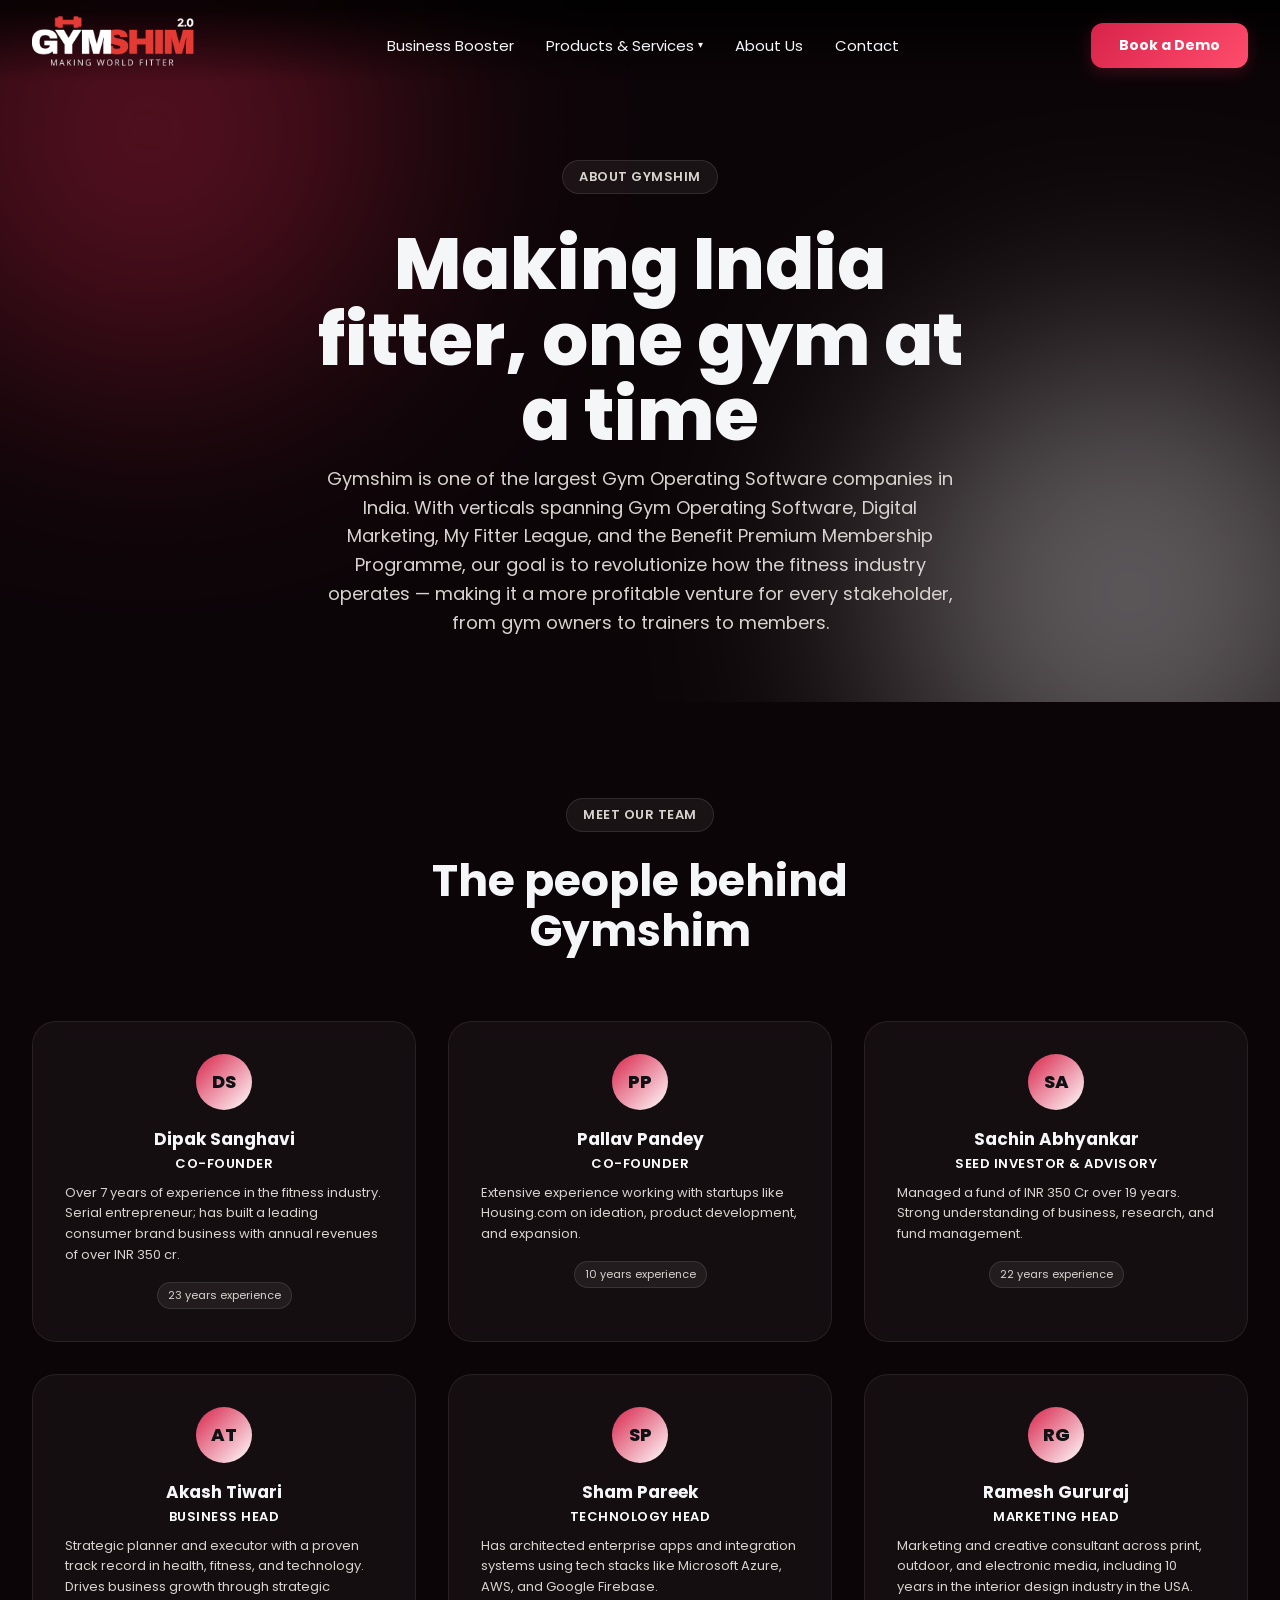
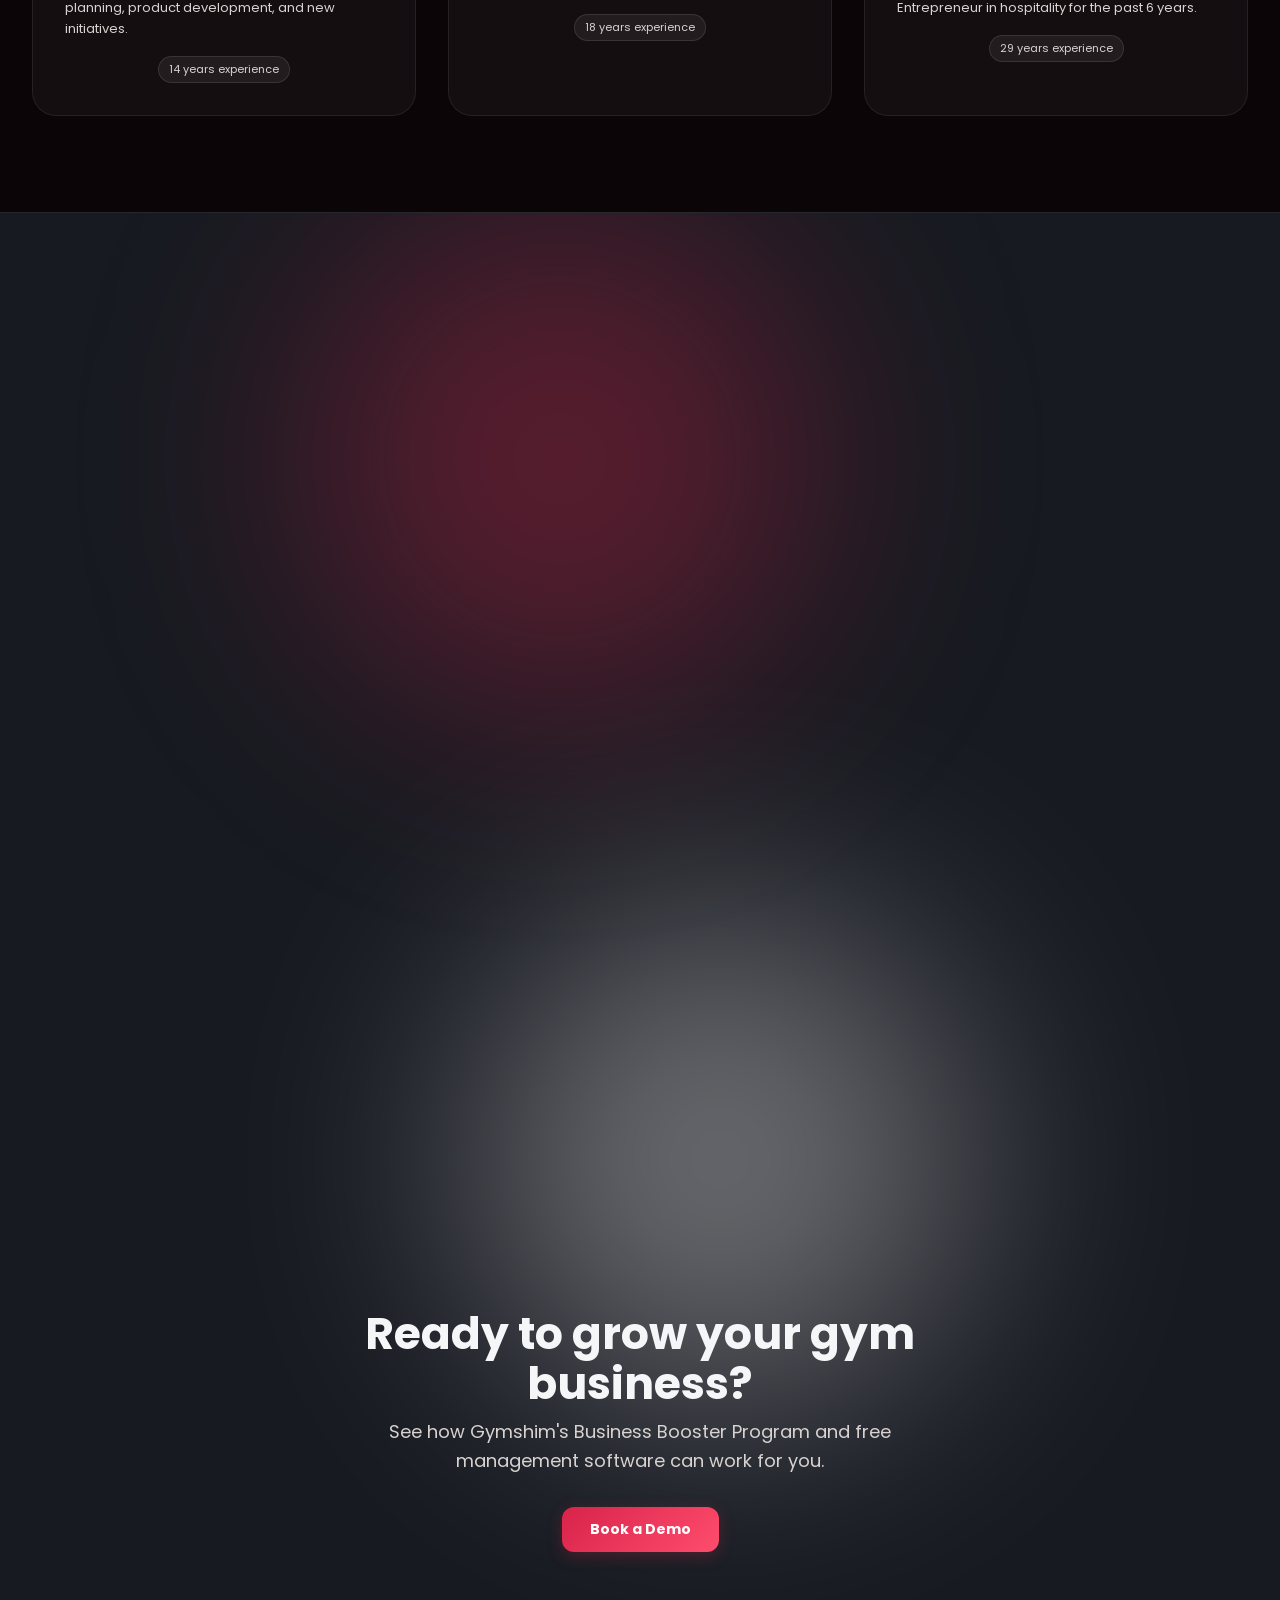
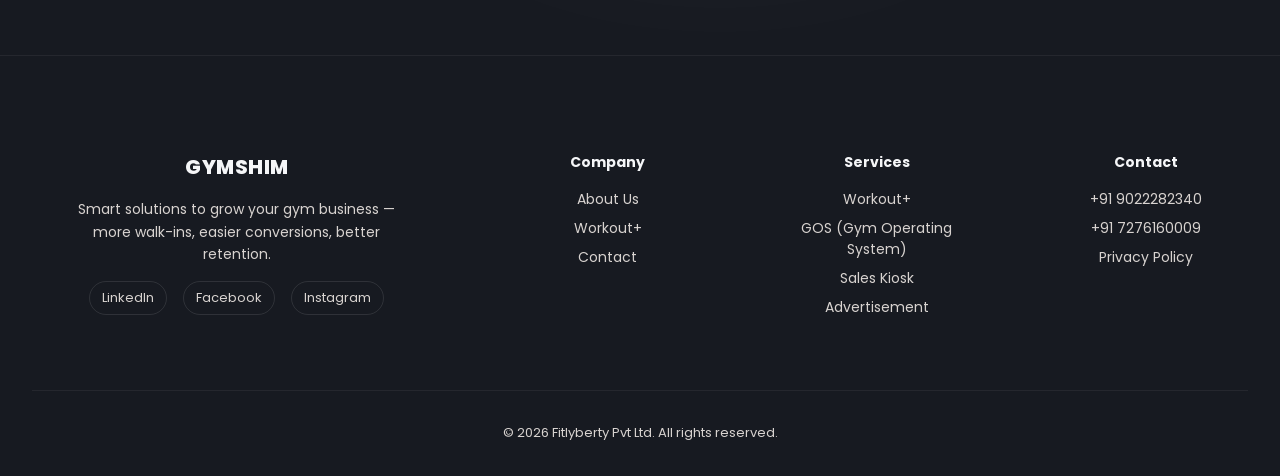
==== commit ab98d5e8: "new" ====
--- a/about.html
+++ b/about.html
@@ -12,200 +12,11 @@
     <link rel="stylesheet" href="booking.css">
     <link rel="stylesheet" href="theme-toggle.css">
 <script src="theme-toggle.js"></script>
+<script src="https://cdn.jsdelivr.net/npm/gsap@3/dist/gsap.min.js"></script>
     
 </head>
 <body>
     <script src="navbar.js"></script>
-
-<div class="services-overlay" id="servicesOverlay" aria-hidden="true">
-  <div class="services-overlay-backdrop" id="servicesOverlayBackdrop"></div>
-
-  <div class="services-mega-panel" role="dialog" aria-modal="true" aria-labelledby="servicesOverlayTitle">
-    <button type="button" class="services-overlay-close" id="servicesOverlayClose" aria-label="Close">
-      <svg viewBox="0 0 24 24" width="18" height="18" aria-hidden="true">
-        <path d="M5 5l14 14M19 5L5 19" stroke="currentColor" stroke-width="2" stroke-linecap="round"/>
-      </svg>
-    </button>
-
-    <div class="services-mega-top">
-      <div class="services-mega-head">
-        <span class="services-mega-eyebrow" id="servicesOverlayTitle">Our Products</span>
-        <h2 class="services-mega-title">Powerful solutions for every part of <span class="services-mega-accent">your gym.</span></h2>
-        <p class="services-mega-sub">One ecosystem. Four powerful products.</p>
-      </div>
-      <div class="services-mega-trust">
-        <svg viewBox="0 0 24 24" width="14" height="14" aria-hidden="true"><path d="M12 2l3 6 7 1-5 5 1 7-6-3-6 3 1-7-5-5 7-1z" fill="currentColor"/></svg>
-        Trusted by <strong>5000+</strong> gyms across India
-      </div>
-    </div>
-
-    <div class="services-mega-grid">
-
-      <a href="workout.html" class="services-mega-card" data-glow="pink">
-        <span class="services-mega-num">01</span>
-        <span class="services-mega-icon-wrap">
-          <span class="services-mega-icon-floor"></span>
-          <svg class="services-mega-icon" viewBox="0 0 64 64" width="60" height="60">
-            <defs>
-              <linearGradient id="gradWorkout" x1="0" y1="0" x2="1" y2="1">
-                <stop offset="0%" stop-color="#ff8fa3"/><stop offset="100%" stop-color="#d8234a"/>
-              </linearGradient>
-            </defs>
-            <circle cx="12" cy="32" r="9" fill="none" stroke="url(#gradWorkout)" stroke-width="4"/>
-            <circle cx="52" cy="32" r="9" fill="none" stroke="url(#gradWorkout)" stroke-width="4"/>
-            <rect x="18" y="28" width="28" height="8" rx="4" fill="url(#gradWorkout)"/>
-            <rect x="8" y="26" width="6" height="12" rx="2" fill="url(#gradWorkout)"/>
-            <rect x="50" y="26" width="6" height="12" rx="2" fill="url(#gradWorkout)"/>
-          </svg>
-        </span>
-        <div class="services-mega-card-headrow">
-          <h3>Workout+</h3>
-          <span class="services-mega-badge">AI Powered</span>
-        </div>
-        <p class="services-mega-desc">AI-guided workout experience for every member.</p>
-        <ul class="services-mega-features">
-          <li>Personalized Workouts</li>
-          <li>Exercise Library</li>
-          <li>Progress Tracking</li>
-          <li>Smart Analytics</li>
-        </ul>
-        <span class="services-mega-explore">Explore Workout+
-          <svg viewBox="0 0 24 24" width="14" height="14" aria-hidden="true"><path d="M5 12h14M13 6l6 6-6 6" stroke="currentColor" stroke-width="2" fill="none" stroke-linecap="round" stroke-linejoin="round"/></svg>
-        </span>
-      </a>
-
-      <a href="gos.html" class="services-mega-card" data-glow="cyan">
-        <span class="services-mega-num">02</span>
-        <span class="services-mega-icon-wrap">
-          <span class="services-mega-icon-floor"></span>
-          <svg class="services-mega-icon" viewBox="0 0 64 64" width="60" height="60">
-            <defs>
-              <linearGradient id="gradGosTop" x1="0" y1="0" x2="1" y2="1">
-                <stop offset="0%" stop-color="#7ee8f2"/><stop offset="100%" stop-color="#22d3ee"/>
-              </linearGradient>
-              <linearGradient id="gradGosSide" x1="0" y1="0" x2="0" y2="1">
-                <stop offset="0%" stop-color="#0e9aad"/><stop offset="100%" stop-color="#0b7e8e"/>
-              </linearGradient>
-            </defs>
-            <polygon points="32,6 54,18 32,30 10,18" fill="url(#gradGosTop)"/>
-            <polygon points="10,18 32,30 32,54 10,42" fill="url(#gradGosSide)"/>
-            <polygon points="54,18 32,30 32,54 54,42" fill="#0a6d7a"/>
-          </svg>
-        </span>
-        <div class="services-mega-card-headrow">
-          <h3>GOS (Gym Operating System)</h3>
-          <span class="services-mega-badge">All-in-One</span>
-        </div>
-        <p class="services-mega-desc">Complete gym management system for seamless operations.</p>
-        <ul class="services-mega-features">
-          <li>Member Management</li>
-          <li>Attendance Tracking</li>
-          <li>Payments &amp; Billing</li>
-          <li>Reports &amp; Analytics</li>
-        </ul>
-        <span class="services-mega-explore">Explore GOS
-          <svg viewBox="0 0 24 24" width="14" height="14" aria-hidden="true"><path d="M5 12h14M13 6l6 6-6 6" stroke="currentColor" stroke-width="2" fill="none" stroke-linecap="round" stroke-linejoin="round"/></svg>
-        </span>
-      </a>
-
-      <a href="sales-kiosk.html" class="services-mega-card" data-glow="purple">
-        <span class="services-mega-num">03</span>
-        <span class="services-mega-icon-wrap">
-          <span class="services-mega-icon-floor"></span>
-          <svg class="services-mega-icon" viewBox="0 0 64 64" width="60" height="60">
-            <defs>
-              <linearGradient id="gradKiosk" x1="0" y1="0" x2="1" y2="1">
-                <stop offset="0%" stop-color="#c9a8ff"/><stop offset="100%" stop-color="#9b5cff"/>
-              </linearGradient>
-            </defs>
-            <rect x="14" y="8" width="36" height="26" rx="4" fill="none" stroke="url(#gradKiosk)" stroke-width="3.5"/>
-            <rect x="19" y="13" width="26" height="16" rx="2" fill="url(#gradKiosk)" opacity="0.25"/>
-            <rect x="28" y="38" width="8" height="10" fill="url(#gradKiosk)"/>
-            <rect x="20" y="48" width="24" height="5" rx="2.5" fill="url(#gradKiosk)" opacity="0.6"/>
-          </svg>
-        </span>
-        <div class="services-mega-card-headrow">
-          <h3>Sales Kiosk</h3>
-          <span class="services-mega-badge">Self-Service</span>
-        </div>
-        <p class="services-mega-desc">Self-service touchscreen that closes memberships on the spot.</p>
-        <ul class="services-mega-features">
-          <li>Instant Signups</li>
-          <li>Digital Payments</li>
-          <li>Receipt Printing</li>
-          <li>Offers &amp; Upsells</li>
-        </ul>
-        <span class="services-mega-explore">Explore Sales Kiosk
-          <svg viewBox="0 0 24 24" width="14" height="14" aria-hidden="true"><path d="M5 12h14M13 6l6 6-6 6" stroke="currentColor" stroke-width="2" fill="none" stroke-linecap="round" stroke-linejoin="round"/></svg>
-        </span>
-      </a>
-
-      <a href="digital-marketing.html" class="services-mega-card" data-glow="orange">
-        <span class="services-mega-num">04</span>
-        <span class="services-mega-icon-wrap">
-          <span class="services-mega-icon-floor"></span>
-          <svg class="services-mega-icon" viewBox="0 0 64 64" width="60" height="60">
-            <defs>
-              <linearGradient id="gradAd" x1="0" y1="0" x2="1" y2="1">
-                <stop offset="0%" stop-color="#ffc38a"/><stop offset="100%" stop-color="#ff8a3d"/>
-              </linearGradient>
-            </defs>
-            <rect x="10" y="26" width="14" height="12" rx="2" fill="url(#gradAd)"/>
-            <path d="M24 24 L42 14 V50 L24 40 Z" fill="url(#gradAd)"/>
-            <rect x="15" y="38" width="5" height="12" rx="1.5" fill="url(#gradAd)" opacity="0.7"/>
-            <path d="M46 22a10 10 0 010 20" fill="none" stroke="url(#gradAd)" stroke-width="3" stroke-linecap="round"/>
-            <path d="M50 16a17 17 0 010 32" fill="none" stroke="url(#gradAd)" stroke-width="3" stroke-linecap="round" opacity="0.55"/>
-          </svg>
-        </span>
-        <div class="services-mega-card-headrow">
-          <h3>Advertisement</h3>
-          <span class="services-mega-badge">Grow Faster</span>
-        </div>
-        <p class="services-mega-desc">Digital marketing solutions to bring more members to your gym.</p>
-        <ul class="services-mega-features">
-          <li>Social Media Ads</li>
-          <li>WhatsApp Campaigns</li>
-          <li>Performance Boost</li>
-          <li>Lead Generation</li>
-        </ul>
-        <span class="services-mega-explore">Explore Advertisement
-          <svg viewBox="0 0 24 24" width="14" height="14" aria-hidden="true"><path d="M5 12h14M13 6l6 6-6 6" stroke="currentColor" stroke-width="2" fill="none" stroke-linecap="round" stroke-linejoin="round"/></svg>
-        </span>
-      </a>
-
-    </div>
-
-    <div class="services-mega-divider"></div>
-
-    <div class="services-mega-footer">
-      <div class="services-mega-foot-item">
-        <span class="services-mega-foot-icon">
-          <svg viewBox="0 0 24 24" width="20" height="20" fill="none" stroke="currentColor" stroke-width="1.6"><path d="M12 2l8 4v6c0 5-3.5 8.5-8 10-4.5-1.5-8-5-8-10V6z"/></svg>
-        </span>
-        <span class="services-mega-foot-text"><strong>Secure &amp; Reliable</strong>Enterprise-grade security</span>
-      </div>
-      <div class="services-mega-foot-item">
-        <span class="services-mega-foot-icon">
-          <svg viewBox="0 0 24 24" width="20" height="20" fill="none" stroke="currentColor" stroke-width="1.6"><path d="M7 18a4 4 0 01-1-7.9A5.5 5.5 0 0117 9a4.5 4.5 0 011 8.9"/></svg>
-        </span>
-        <span class="services-mega-foot-text"><strong>Always Updated</strong>Latest features &amp; updates</span>
-      </div>
-      <div class="services-mega-foot-item">
-        <span class="services-mega-foot-icon">
-          <svg viewBox="0 0 24 24" width="20" height="20" fill="none" stroke="currentColor" stroke-width="1.6"><path d="M4 15v-3a8 8 0 0116 0v3"/><path d="M4 15a2 2 0 002 2h1v-5H6a2 2 0 00-2 2zM20 15a2 2 0 01-2 2h-1v-5h1a2 2 0 012 2z"/></svg>
-        </span>
-        <span class="services-mega-foot-text"><strong>24/7 Support</strong>We're here for you</span>
-      </div>
-      <div class="services-mega-foot-item">
-        <span class="services-mega-foot-icon">
-          <svg viewBox="0 0 24 24" width="20" height="20" fill="none" stroke="currentColor" stroke-width="1.6"><circle cx="12" cy="8" r="5"/><path d="M8.5 12.5L6 22l6-3 6 3-2.5-9.5"/></svg>
-        </span>
-        <span class="services-mega-foot-text"><strong>Made in India</strong>For gyms, by gym experts</span>
-      </div>
-    </div>
-
-  </div>
-</div>
 
 <!-- HERO / INTRO -->
 <section class="about-hero">
--- a/styles.css
+++ b/styles.css
@@ -603,6 +603,212 @@
 }
 /* ...................................................... */
 
+/* ...................................................... */
+
+.team {
+  position: relative;
+  padding: var(--space-xl) var(--space-md);
+  max-width: 1280px;
+  margin: 0 auto;
+  text-align: center;
+  overflow: hidden;
+  isolation: isolate;
+}
+
+/* Ambient animated glow behind the whole section */
+.team::before {
+  content: '';
+  position: absolute;
+  inset: -10%;
+  z-index: -1;
+  background:
+    radial-gradient(420px circle at 15% 20%, rgba(216,35,74,0.16), transparent 60%),
+    radial-gradient(480px circle at 85% 80%, rgba(255,255,255,0.06), transparent 60%);
+  animation: teamGlowDrift 14s ease-in-out infinite alternate;
+  pointer-events: none;
+}
+
+@keyframes teamGlowDrift {
+  0%   { transform: translate(0, 0) scale(1); }
+  50%  { transform: translate(3%, -4%) scale(1.08); }
+  100% { transform: translate(-4%, 3%) scale(1); }
+}
+
+.team .section-header .hero-tag {
+  animation: teamTagPulse 2.4s ease-in-out infinite;
+}
+
+@keyframes teamTagPulse {
+  0%, 100% { box-shadow: 0 0 0 0 rgba(216,35,74,0.35); }
+  50% { box-shadow: 0 0 0 6px rgba(216,35,74,0); }
+}
+
+.team-grid {
+  display: grid;
+  grid-template-columns: repeat(2, 1fr);
+  gap: var(--space-lg) var(--space-md);
+  margin-top: var(--space-lg);
+}
+
+@media (min-width: 640px) {
+  .team-grid { grid-template-columns: repeat(3, 1fr); }
+}
+
+@media (min-width: 901px) {
+  .team-grid { grid-template-columns: repeat(5, 1fr); }
+}
+
+.team-card {
+  --rx: 0deg;
+  --ry: 0deg;
+  --float-delay: 0s;
+  position: relative;
+  display: flex;
+  flex-direction: column;
+  align-items: center;
+}
+
+/* Floating circular photo with 3D tilt + spinning gradient ring */
+.team-photo-wrap {
+  position: relative;
+  width: 150px;
+  height: 150px;
+  margin-bottom: var(--space-sm);
+  perspective: 800px;
+  animation: teamFloat 4.5s ease-in-out infinite;
+  animation-delay: var(--float-delay);
+}
+
+@keyframes teamFloat {
+  0%, 100% { transform: translateY(0); }
+  50%      { transform: translateY(-10px); }
+}
+
+.team-photo-inner {
+  width: 100%;
+  height: 100%;
+  transform: rotateX(var(--rx)) rotateY(var(--ry));
+  transition: transform 0.25s ease;
+  transform-style: preserve-3d;
+}
+
+/* Spinning conic-gradient ring behind the photo */
+.team-photo-inner::before {
+  content: '';
+  position: absolute;
+  inset: -6px;
+  border-radius: 50%;
+  background: conic-gradient(from 0deg, var(--accent-1), var(--accent-2), var(--accent-1));
+  opacity: 0.45;
+  filter: blur(1px);
+  animation: teamSpin 5s linear infinite;
+  transition: opacity 0.3s ease;
+  z-index: 0;
+}
+
+.team-card:hover .team-photo-inner::before {
+  opacity: 1;
+  filter: blur(2px);
+}
+
+@keyframes teamSpin {
+  to { transform: rotate(360deg); }
+}
+
+.team-photo {
+  position: relative;
+  width: 100%;
+  height: 100%;
+  border-radius: 50%;
+  overflow: hidden;
+  background: var(--bg-panel);
+  border: 3px solid var(--bg-dark);
+  z-index: 1;
+  box-shadow: 0 8px 24px rgba(0,0,0,0.35);
+  transition: box-shadow 0.3s ease;
+}
+
+.team-card:hover .team-photo {
+  box-shadow: 0 14px 34px rgba(216,35,74,0.35);
+}
+
+.team-photo img {
+  width: 100%;
+  height: 100%;
+  object-fit: cover;
+  display: block;
+  transition: transform 0.6s ease;
+}
+
+.team-card:hover .team-photo img {
+  transform: scale(1.18) rotate(3deg);
+}
+
+/* Diagonal shine sweep across the photo on hover */
+.team-photo::after {
+  content: '';
+  position: absolute;
+  inset: 0;
+  z-index: 2;
+  background: linear-gradient(120deg, transparent 30%, rgba(255,255,255,0.4) 50%, transparent 70%);
+  transform: translateX(-140%);
+  transition: transform 0.7s ease;
+}
+
+.team-card:hover .team-photo::after {
+  transform: translateX(140%);
+}
+
+.team-name {
+  position: relative;
+  display: inline-block;
+  font-size: 16px;
+  font-weight: 600;
+  color: var(--text-primary);
+  margin: 0 0 6px;
+}
+
+.team-name::after {
+  content: '';
+  position: absolute;
+  left: 50%;
+  bottom: -4px;
+  height: 2px;
+  width: 0;
+  background: var(--gradient);
+  transition: width 0.35s ease, left 0.35s ease;
+}
+
+.team-card:hover .team-name::after {
+  width: 100%;
+  left: 0;
+}
+
+.team-role {
+  font-size: 13px;
+  color: var(--accent-1);
+  text-transform: uppercase;
+  letter-spacing: 0.5px;
+  margin: 0;
+  transition: color 0.3s ease, transform 0.3s ease;
+}
+
+.team-card:hover .team-role {
+  color: var(--accent-2);
+  transform: translateY(-2px);
+}
+
+@media (prefers-reduced-motion: reduce) {
+  .team::before,
+  .team .section-header .hero-tag,
+  .team-photo-wrap,
+  .team-photo-inner::before {
+    animation: none !important;
+  }
+}
+
+/* ...................................................... */
+
 .partners {
   padding: var(--space-lg) 0;
   text-align: center;
@@ -631,16 +837,15 @@
 }
 
 .marquee-track img {
-  height: 90px;
+  height: 64px;
   width: auto;
   opacity: 1;
   filter: none;
-  transition: opacity 0.3s ease, filter 0.3s ease;
+  transition: transform 0.3s ease;
 }
 
 .marquee-track img:hover {
-  opacity: 1;
-  filter: grayscale(0%);
+  transform: scale(1.08);
 }
 
 @keyframes scroll-left {
@@ -969,29 +1174,25 @@
 }
 
 /* Mobile */
-@media (max-width: 767px) {
-
-  .hero-logo-overlay{
-    /* left: 100%; */
-    width: 200vw;
-    /* max-width: 700px; */
-
-    margin-top: -70px;
-
-    transform: translateX(-50%) scale(0.65);
-    transform-origin: center;
-  }
-
-  .hero-logo-overlay.visible{
-    transform: translateX(-50%) scale(0.65);
-  }
-
-  .logo-img{
-    height: 25px;
-    width:auto;
-  }
-
-
+@media (max-width: 767px) { 
+ .hero-logo-overlay {
+  width: 100vw;
+  margin-top: -85px;
+  transform: translateX(-50%) scale(1.1);
+}
+
+.hero-logo-overlay.visible {
+  transform: translateX(-50%) scale(1.1);
+}
+ 
+  .logo-img { 
+    height: 25px; 
+    width: auto; 
+  } 
+
+  .hero-actions .btn-primary {
+    display: inline-block;
+  }
 
 }
 
@@ -2102,23 +2303,22 @@
 }
 
 .kiosk-stand{
-  width: 40px;
-  height: 55px;
+  width: 10px;
+  height: 46px;
   margin: 0 auto;
-  background: linear-gradient(180deg, #3a3d44, #1a1d22);
-  border-radius: 0 0 10px 10px;
-  box-shadow: 4px 6px 20px rgba(0,0,0,0.7);
+  background: linear-gradient(180deg, #1a1d24, #0b0d11);
+  border-radius: 0 0 4px 4px;
 }
 
 .kiosk-base{
-  width: 240px;
-  height: 26px;
+  width: 130px;
+  height: 14px;
   margin: 0 auto;
   border-radius: 999px;
   background: linear-gradient(90deg, transparent, var(--accent-1), transparent);
-  opacity: 1;
+  opacity: 0.85;
   filter: blur(1px);
-  box-shadow: 0 0 48px 10px var(--accent-1);
+  box-shadow: 0 0 24px 4px var(--accent-1);
 }
 
 /* ---- Responsive ---- */
@@ -2176,10 +2376,25 @@
 /* The device showcase and solution content live inside this single
    parent section, so the background cannot break between them. */
 section.gos-section#showcase {
-  background: #0c0508 !important;
+  background-color: #0c0508 !important;
+  background-image: radial-gradient(ellipse 70% 60% at 50% 50%, rgba(210, 4, 45, 0.28), transparent 62%) !important;
+  background-repeat: no-repeat !important;
+  background-attachment: fixed !important;
+  background-position: center center !important;
 }
 section.gos-section#showcase .showcase-glow {
   background: radial-gradient(circle, rgba(210, 4, 45, 0.45), rgba(210, 4, 45, 0.12) 45%, transparent 70%) !important;
+}
+
+/* Fallback for browsers/contexts where a fixed background inside a
+   transformed/perspective ancestor (.showcase-pin has perspective)
+   doesn't render as fixed — Chrome and Firefox both handle this fine
+   in practice, but if it ever doesn't, both sections still share the
+   identical flat #0c0508 base color so there's no color jump either way. */
+@supports not (background-attachment: fixed) {
+  section.gos-section#showcase {
+    background-attachment: scroll !important;
+  }
 }
 
 /* GSAP ScrollTrigger's pin-spacer for .launch-showcase can leave a
@@ -2192,3 +2407,369 @@
 body {
   background-color: #0c0508 !important;
 }
+
+
+/* ============================================================
+   TESTIMONIAL SECTION
+   LEFT = THUMBNAILS
+   RIGHT = MAIN VIDEO
+   ============================================================ */
+
+.testimonials {
+    width: min(1280px, 92vw);
+    margin: 0 auto;
+
+    padding: 110px 0;
+
+    display: grid;
+
+    /* LEFT + RIGHT */
+    grid-template-columns: 540px 400px;
+
+    column-gap: 70px;
+
+    align-items: center;
+    justify-content: center;
+}
+
+
+/* ============================================================
+   LEFT SIDE
+   ============================================================ */
+
+.testimonial-left {
+    width: 540px;
+}
+
+.testimonial-tag {
+    display: inline-block;
+
+    color: #d8234a;
+
+    font-size: 12px;
+    font-weight: 700;
+
+    letter-spacing: 2px;
+    text-transform: uppercase;
+
+    margin-bottom: 15px;
+}
+
+.testimonial-left h2 {
+    margin: 0 0 42px;
+
+    color: #f5f6f8;
+
+    font-size: 40px;
+
+    line-height: 1.04;
+    font-weight: 800;
+}
+
+
+/* ============================================================
+   THUMBNAILS
+   ============================================================ */
+
+.testimonial-grid {
+    width: 450px;
+
+    display: grid;
+
+    grid-template-columns:
+        repeat(3, 135px);
+
+    gap: 14px;
+}
+
+
+/* Individual card */
+
+.testimonial-thumb {
+    position: relative;
+
+    width: 135px;
+    height: 240px;
+
+    padding: 0;
+
+    border: 2px solid transparent;
+
+    border-radius: 20px;
+
+    overflow: hidden;
+
+    background: #17191e;
+
+    cursor: pointer;
+
+    transition:
+        transform .3s ease,
+        border-color .3s ease;
+}
+
+.testimonial-thumb:hover {
+    transform: translateY(-5px);
+}
+
+.testimonial-thumb.active {
+    border-color: #d8234a;
+}
+
+
+/* Thumbnail video */
+
+.testimonial-thumb video {
+    width: 100%;
+    height: 100%;
+
+    display: block;
+
+    object-fit: cover;
+}
+
+
+/* ============================================================
+   PLAY ICON
+   ============================================================ */
+
+.testimonial-play {
+    position: absolute;
+
+    top: 50%;
+    left: 50%;
+
+    transform: translate(-50%, -50%);
+
+    width: 60px;
+    height: 60px;
+
+    display: flex;
+    align-items: center;
+    justify-content: center;
+
+    border-radius: 50%;
+
+    background: rgba(216, 35, 74, .4);
+    /* border: 2px solid rgba(216, 35, 74, .95); */
+
+    color: #fff;
+
+    font-size: 20px;
+
+    padding-left: 2px;
+
+    box-shadow:
+        0 8px 25px rgba(0, 0, 0, .4);
+
+    pointer-events: none;
+
+    transition: transform .25s ease, background .25s ease;
+}
+
+.testimonial-thumb:hover .testimonial-play {
+    transform:
+        translate(-50%, -50%)
+        scale(1.12);
+}
+
+
+/* ============================================================
+   RIGHT SIDE — MAIN VIDEO
+   ============================================================ */
+
+.testimonial-main {
+    grid-column: 2;
+    grid-row: 1;
+
+    width: 400px;
+
+    position: relative;
+    transform: translateY(-10px);
+}
+
+
+/* Glow */
+
+.testimonial-main::before {
+    content: "";
+
+    position: absolute;
+
+    inset: -25px;
+
+    background:
+        radial-gradient(
+            circle,
+            rgba(216, 35, 74, .18),
+            transparent 65%
+        );
+
+    filter: blur(30px);
+
+    z-index: -1;
+}
+
+
+/* Main video */
+
+.testimonial-main video {
+    display: block;
+align-self: flex-start;
+    width: 400px;
+    height: 615px;
+margin-top: -10%;
+    object-fit: cover;
+
+    border-radius: 38px;
+
+    background: #252525;
+
+    box-shadow:
+        0 30px 80px rgba(0, 0, 0, .45);
+        
+}
+
+
+
+/* ============================================================
+   DESKTOP FORCE
+   ============================================================ */
+
+@media (min-width: 1051px) {
+
+    .testimonials {
+        grid-template-columns: 540px 400px !important;
+
+        display: grid !important;
+
+        align-items: center;
+    }
+
+    .testimonial-left {
+        grid-column: 1;
+        grid-row: 1;
+    }
+
+    .testimonial-main {
+        grid-column: 2 !important;
+        grid-row: 1 !important;
+
+        display: block !important;
+    }
+
+}
+
+
+/* ============================================================
+   TABLET
+   ============================================================ */
+
+@media (max-width: 1050px) and (min-width: 601px) {
+
+    .testimonials {
+        grid-template-columns: 1fr 360px;
+
+        column-gap: 35px;
+    }
+
+    .testimonial-left {
+        width: 100%;
+    }
+
+    .testimonial-grid {
+        width: 100%;
+
+        grid-template-columns:
+            repeat(3, minmax(90px, 125px));
+    }
+
+    .testimonial-thumb {
+        width: 100%;
+        height: auto;
+
+        aspect-ratio: 9 / 16;
+    }
+
+    .testimonial-main {
+        width: 360px;
+    }
+
+    .testimonial-main video {
+        width: 360px;
+        height: 640px;
+    }
+
+}
+
+
+/* ============================================================
+   MOBILE
+   ============================================================ */
+
+@media (max-width: 600px) {
+
+    .testimonials {
+        width: 90vw;
+
+        display: flex;
+        flex-direction: column;
+
+        padding: 80px 0;
+
+        gap: 50px;
+    }
+
+    .testimonial-left {
+        width: 100%;
+    }
+
+    .testimonial-left h2 {
+        font-size: 36px;
+    }
+
+    .testimonial-grid {
+        width: 100%;
+
+        grid-template-columns:
+            repeat(3, 1fr);
+
+        gap: 9px;
+    }
+
+    .testimonial-thumb {
+        width: 100%;
+        height: auto;
+
+        aspect-ratio: 9 / 16;
+
+        border-radius: 14px;
+    }
+
+    .testimonial-play {
+        width: 36px;
+        height: 36px;
+
+        font-size: 13px;
+    }
+
+    .testimonial-main {
+        width: 75vw;
+    }
+
+    .testimonial-main video {
+        width: 75vw;
+        height: auto;
+
+        aspect-ratio: 9 / 16;
+
+        border-radius: 28px;
+    }
+
+}
+
+@media (min-width: 1051px) {
+    .testimonial-main {
+        transform: translateY(40px);
+    }
+}
--- a/booking.css
+++ b/booking.css
@@ -29,12 +29,17 @@
   opacity: 0;
   visibility: hidden;
   overflow: hidden;
-  transition: none; /* GSAP handles this */
+  transition: opacity 0.35s ease, visibility 0.35s ease; /* CSS fallback — GSAP overrides when available */
 }
 
 .booking-modal-overlay.open {
   opacity: 1;
   visibility: visible;
+}
+
+.booking-modal-overlay.open .booking-modal-box {
+  transform: scale(1) translateY(0);
+  opacity: 1;
 }
 
 body.booking-modal-locked {
@@ -63,6 +68,7 @@
   opacity: 0;
   will-change: transform;
   z-index: 1;
+  transition: transform 0.4s cubic-bezier(0.34, 1.56, 0.64, 1), opacity 0.35s ease;
 }
 
 @media (min-width: 760px) {
@@ -1084,6 +1090,122 @@
   background: rgba(255, 255, 255, 0.2);
 }
 
+/* ── Mobile layout ── */
+@media (max-width: 600px) {
+  .booking-modal-overlay {
+    align-items: flex-start;
+    overflow-y: auto;
+    padding: max(12px, env(safe-area-inset-top)) 12px max(12px, env(safe-area-inset-bottom));
+  }
+
+  .booking-modal-box {
+    max-height: calc(100dvh - 24px);
+    margin: auto 0;
+    padding: 24px 18px 28px;
+    border-radius: 18px;
+  }
+
+  .booking-modal-close {
+    top: 10px;
+    right: 10px;
+  }
+
+  .booking-modal-head h2 {
+    font-size: 25px;
+    padding-right: 34px;
+  }
+
+  .booking-modal-head p {
+    margin-bottom: 20px;
+    font-size: 13px;
+  }
+
+  .booking-step-indicator {
+    gap: 6px;
+    margin-bottom: 24px;
+    padding: 10px 8px;
+  }
+
+  .step-label { display: none; }
+  .step-line { min-width: 0; }
+
+  .demo-type-grid {
+    grid-template-columns: repeat(2, minmax(0, 1fr));
+    gap: 8px;
+  }
+
+  .demo-type-heading {
+    margin-bottom: 12px;
+    font-size: 14px;
+  }
+
+  .demo-type-card {
+    height: 104px;
+    min-height: 0;
+    padding: 10px 6px;
+    gap: 5px;
+    border-radius: 14px;
+  }
+
+  .demo-type-icon { font-size: 26px; }
+  .demo-type-name { font-size: 13px; }
+  .demo-type-desc { font-size: 10.5px; line-height: 1.3; }
+
+  .booking-step-panel {
+    padding-bottom: 8px;
+  }
+
+  .booking-modal-grid {
+    gap: 24px;
+  }
+
+  .booking-step-actions {
+    gap: 10px;
+    margin-top: 16px;
+    position: relative;
+    padding: 0;
+    background: none;
+  }
+
+  .booking-step-actions .btn-primary,
+  .booking-step-actions .btn-secondary {
+    display: inline-flex !important;
+    flex: 1;
+    min-height: 46px;
+    padding-inline: 16px;
+  }
+
+  .booking-step-actions .single-action {
+    width: 100%;
+  }
+
+  .booking-step-actions .next-btn {
+    width: 100%;
+    background: linear-gradient(135deg, var(--accent-1, #d8234a), #ff4d6d);
+  }
+
+  .location-form select,
+  .login-form input,
+  .phone-input input {
+    font-size: 16px; /* prevents iOS from zooming the viewport on focus */
+  }
+
+  .calendar-grid button {
+    font-size: 12px;
+  }
+
+  .time-slot-grid button {
+    min-height: 44px;
+  }
+}
+
+@media (max-width: 360px) {
+  .booking-modal-box { padding-inline: 14px; }
+  .booking-step-indicator { padding-inline: 6px; }
+  .step-dot { width: 26px; height: 26px; }
+  .demo-type-card { min-height: 102px; padding: 12px 6px; }
+}
+
 /* ── Loading Spinner ── */
 .booking-loading-spinner {
   display: inline-block;
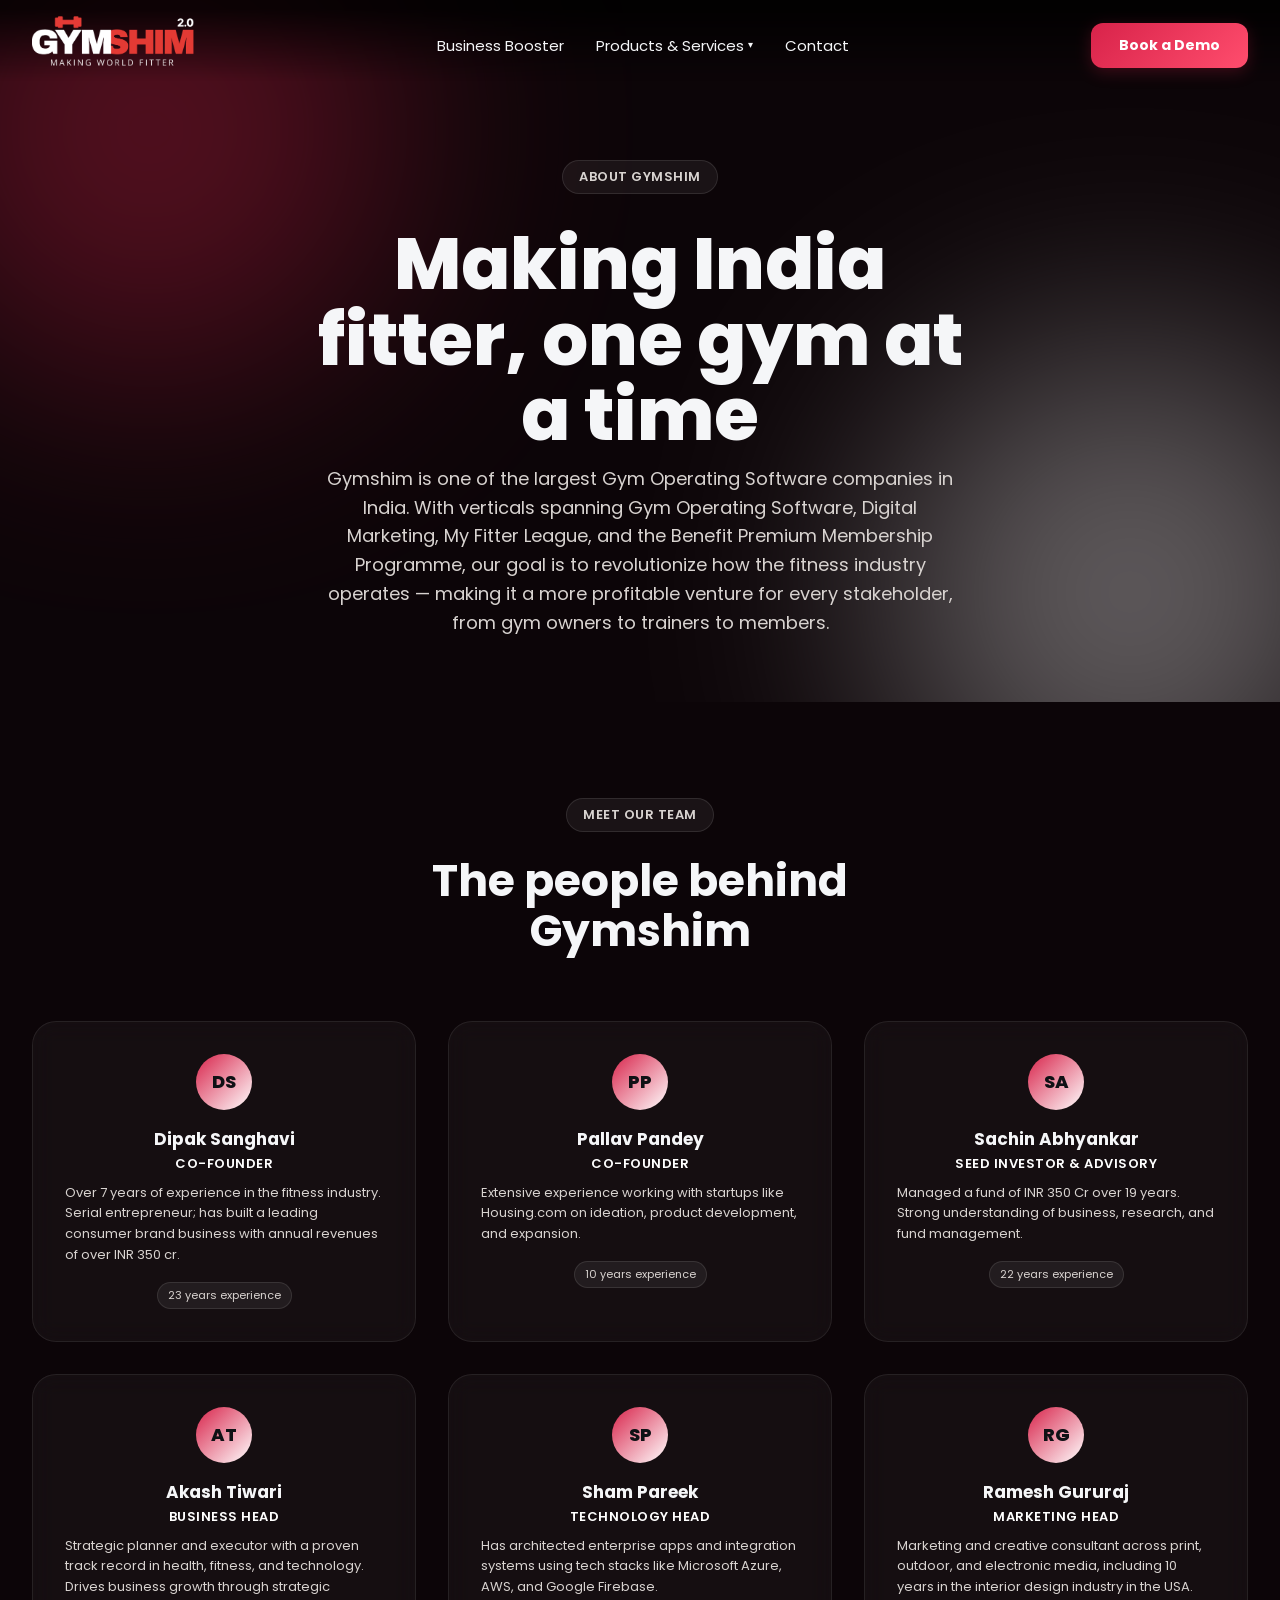
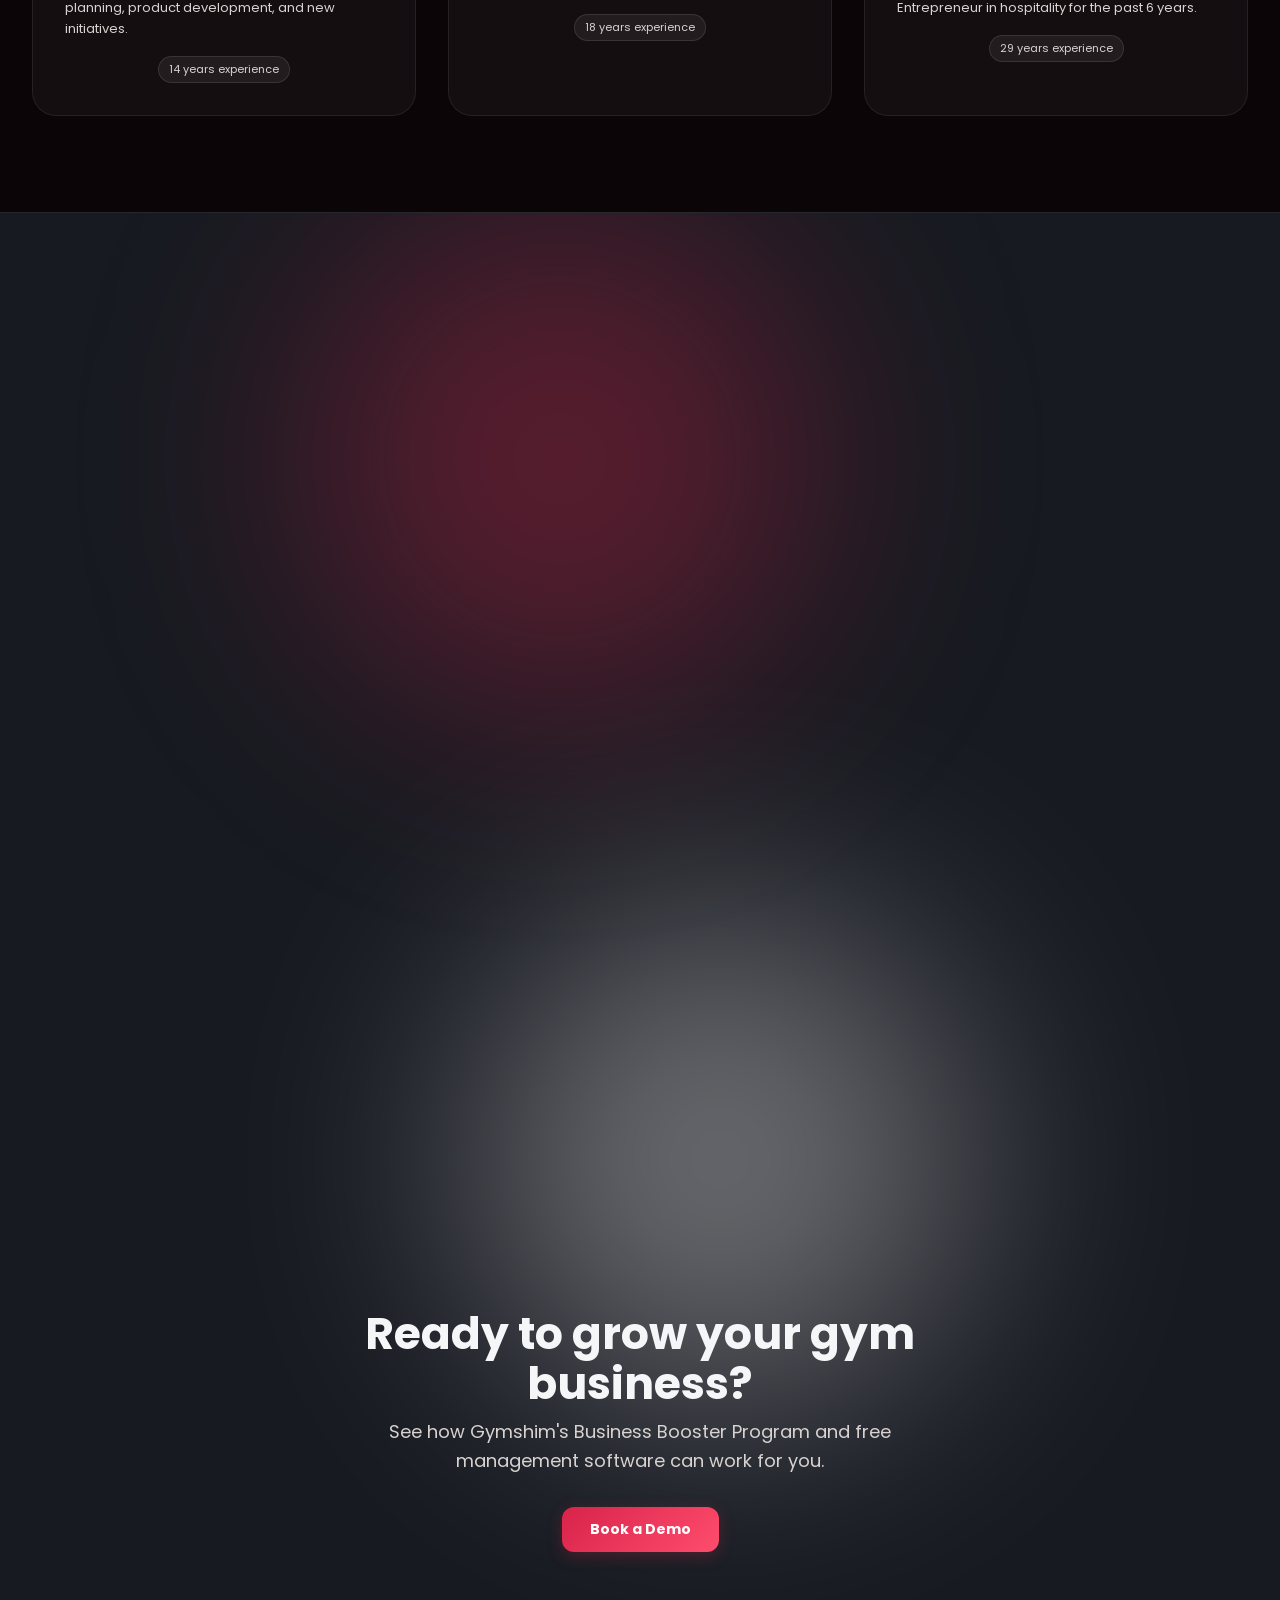
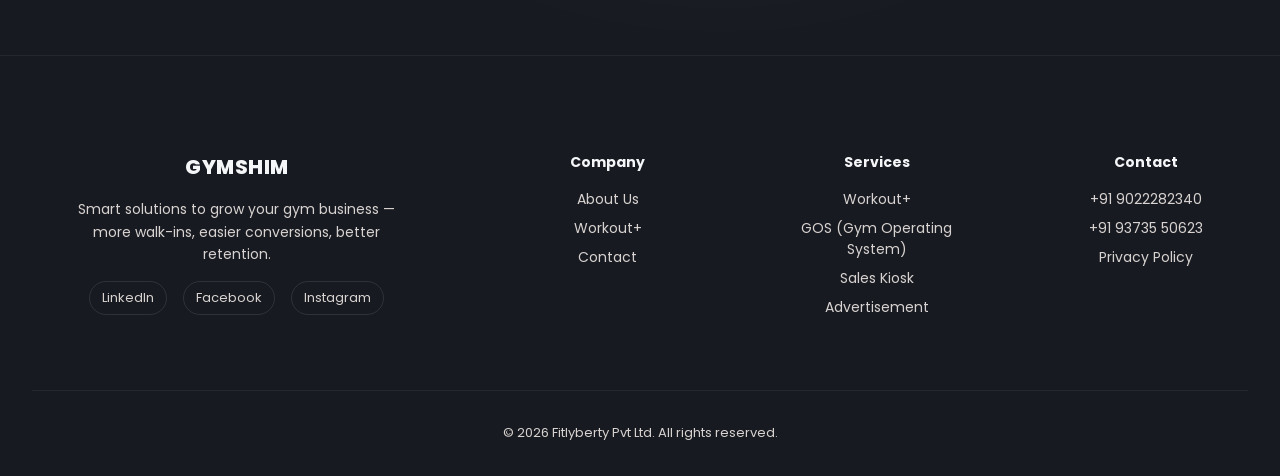
==== commit b0c5ee77: "no. change" ====
--- a/about.html
+++ b/about.html
@@ -131,7 +131,7 @@
     <div class="footer-links">
       <h4>Contact</h4>
       <a href="tel:+919022282340">+91 9022282340</a>
-      <a href="tel:+917276160009">+91 7276160009</a>
+     <a href="tel:+9193735 50623">+91 93735 50623</a>
       <a href="privacy-policy.html">Privacy Policy</a>
     </div>
 
--- a/styles.css
+++ b/styles.css
@@ -10,6 +10,7 @@
   /* Dual accent instead of one — more advanced/modern than cult.fit */
   --accent-1: #d8234a;   /* warm gold — pops against red */
 --accent-2:   #ffffff;   /* electric teal — kept, already contrasts well */
+--accent-3:   #148809; 
   --gradient: linear-gradient(135deg, var(--accent-1), var(--accent-2));
 
   /* Spacing scale */
@@ -227,7 +228,7 @@
 
 .hero {
   position: relative;
-  min-height: 90vh;
+  min-height: 100vh;
   display: flex;
   flex-direction: column;
   align-items: center;
@@ -1013,9 +1014,9 @@
   max-width: none;
   z-index: 0;
   opacity: 0;
-  margin-top: -200px;  /* RIBBON LOGO UP AND DOWN ADJUST */
+  margin-top: 50px;  /* RIBBON LOGO UP AND DOWN ADJUST */
   transition: opacity 1.1s ease, transform 1.1s ease;
-  pointer-events: none;
+ 
 }
 .hero-logo-overlay.visible {
   opacity: 1;
@@ -2013,7 +2014,11 @@
   }
 
   .showcase-grid {
-    gap: var(--space-md);
+    gap: var(--space-sm);
+  }
+
+  .showcase-image-box {
+    aspect-ratio: 16 / 7;
   }
 
 }
@@ -2717,7 +2722,7 @@
 
         padding: 80px 0;
 
-        gap: 50px;
+        gap: 18px;
     }
 
     .testimonial-left {
@@ -2772,4 +2777,321 @@
     .testimonial-main {
         transform: translateY(40px);
     }
-}+}
+
+
+/* ============================================================
+   MOBILE SWIPE SLIDER
+   Hidden by default (desktop + tablet) — only shown under 600px,
+   where it replaces the 6-video grid and the single main video.
+   ============================================================ */
+
+.testimonial-mobile-slider {
+    display: none;
+}
+
+@media (max-width: 600px) {
+
+    /* hide the desktop grid + single main video on mobile */
+    .testimonial-grid,
+    .testimonial-main {
+        display: none !important;
+    }
+
+    .testimonial-mobile-slider {
+        display: block;
+
+        width: 100%;
+        margin-top: 6px;
+    }
+
+    .testimonial-slide-track {
+        display: flex;
+
+        width: 100%;
+
+        overflow-x: auto;
+        scroll-snap-type: x mandatory;
+        -webkit-overflow-scrolling: touch;
+
+        gap: 16px;
+
+        padding-bottom: 4px;
+
+        /* hide scrollbar */
+        scrollbar-width: none;
+    }
+
+    .testimonial-slide-track::-webkit-scrollbar {
+        display: none;
+    }
+
+    .testimonial-slide {
+        flex: 0 0 80vw;
+
+        scroll-snap-align: center;
+    }
+
+    .testimonial-slide video {
+        display: block;
+
+        width: 100%;
+        height: auto;
+
+        aspect-ratio: 9 / 16;
+
+        object-fit: cover;
+
+        border-radius: 28px;
+
+        background: #252525;
+
+        box-shadow: 0 20px 50px rgba(0, 0, 0, .4);
+    }
+
+    .testimonial-dots {
+        display: flex;
+        align-items: center;
+        justify-content: center;
+
+        gap: 8px;
+
+        margin-top: 18px;
+    }
+
+    .testimonial-dot {
+        width: 7px;
+        height: 7px;
+
+        border-radius: 50%;
+
+        background: rgba(245, 246, 248, .3);
+
+        transition: background .25s ease, transform .25s ease;
+    }
+
+    .testimonial-dot.active {
+        background: #d8234a;
+        transform: scale(1.3);
+    }
+
+}
+
+/* ══════════════════════════════════════════════════════════════
+   BOOK A DEMO POPUP — Max Animation
+   ══════════════════════════════════════════════════════════════ */
+
+.demo-popup-overlay {
+    position: fixed;
+    inset: 0;
+    z-index: 9999;
+    display: flex;
+    align-items: center;
+    justify-content: center;
+    background: rgba(0, 0, 0, 0);
+    visibility: hidden;
+    opacity: 0;
+    transition: background 0.4s ease, visibility 0s 0.4s, opacity 0.4s ease;
+    backdrop-filter: blur(0px);
+}
+
+.demo-popup-overlay.active {
+    visibility: visible;
+    opacity: 1;
+    background: rgba(0, 0, 0, 0.65);
+    backdrop-filter: blur(8px);
+    transition: background 0.4s ease, visibility 0s 0s, opacity 0.4s ease;
+}
+
+.demo-popup-box {
+    position: relative;
+    width: 90%;
+    max-width: 460px;
+    background: linear-gradient(145deg, #1a1a2e 0%, #16213e 50%, #0f3460 100%);
+    border-radius: 24px;
+    padding: 40px 32px 32px;
+    text-align: center;
+    color: #fff;
+    overflow: hidden;
+    border: 1px solid rgba(216, 35, 74, 0.3);
+    box-shadow: 0 0 60px rgba(216, 35, 74, 0.2), 0 25px 50px rgba(0, 0, 0, 0.5);
+    transform: scale(0.3) rotate(-10deg) translateY(100px);
+    opacity: 0;
+    transition: transform 0.6s cubic-bezier(0.34, 1.56, 0.64, 1), opacity 0.4s ease;
+}
+
+.demo-popup-overlay.active .demo-popup-box {
+    transform: scale(1) rotate(0deg) translateY(0);
+    opacity: 1;
+}
+
+.demo-popup-glow {
+    position: absolute;
+    top: -50%;
+    left: -50%;
+    width: 200%;
+    height: 200%;
+    background: conic-gradient(from 0deg, transparent, rgba(216, 35, 74, 0.15), transparent, rgba(255, 107, 53, 0.1), transparent);
+    animation: popupGlowSpin 4s linear infinite;
+    pointer-events: none;
+}
+
+@keyframes popupGlowSpin {
+    to { transform: rotate(360deg); }
+}
+
+.demo-popup-close {
+    position: absolute;
+    top: 12px;
+    right: 16px;
+    background: none;
+    border: none;
+    color: rgba(255, 255, 255, 0.6);
+    font-size: 28px;
+    cursor: pointer;
+    z-index: 2;
+    width: 36px;
+    height: 36px;
+    display: flex;
+    align-items: center;
+    justify-content: center;
+    border-radius: 50%;
+    transition: all 0.3s ease;
+}
+
+.demo-popup-close:hover {
+    color: #fff;
+    background: rgba(255, 255, 255, 0.1);
+    transform: rotate(90deg);
+}
+
+.demo-popup-content {
+    position: relative;
+    z-index: 1;
+}
+
+.demo-popup-badge {
+    display: inline-block;
+    background: linear-gradient(135deg, #d8234a, #ff6b35);
+    color: #fff;
+    font-size: 12px;
+    font-weight: 700;
+    text-transform: uppercase;
+    letter-spacing: 1.5px;
+    padding: 6px 16px;
+    border-radius: 50px;
+    margin-bottom: 16px;
+    animation: badgePulse 2s ease-in-out infinite;
+}
+
+@keyframes badgePulse {
+    0%, 100% { transform: scale(1); box-shadow: 0 0 0 0 rgba(216, 35, 74, 0.4); }
+    50% { transform: scale(1.05); box-shadow: 0 0 20px 4px rgba(216, 35, 74, 0.3); }
+}
+
+.demo-popup-title {
+    font-size: 28px;
+    font-weight: 800;
+    line-height: 1.2;
+    margin: 0 0 12px;
+}
+
+.demo-popup-title .accent {
+    background: linear-gradient(135deg, #d8234a, #ff6b35);
+    -webkit-background-clip: text;
+    -webkit-text-fill-color: transparent;
+    background-clip: text;
+}
+
+.demo-popup-desc {
+    font-size: 15px;
+    color: rgba(255, 255, 255, 0.75);
+    margin: 0 0 20px;
+    line-height: 1.5;
+}
+
+.demo-popup-perks {
+    list-style: none;
+    padding: 0;
+    margin: 0 0 24px;
+    text-align: left;
+}
+
+.demo-popup-perks li {
+    font-size: 14px;
+    color: rgba(255, 255, 255, 0.85);
+    padding: 6px 0;
+    opacity: 0;
+    transform: translateX(-20px);
+    animation: perkSlideIn 0.5s ease forwards;
+}
+
+.demo-popup-overlay.active .demo-popup-perks li:nth-child(1) { animation-delay: 0.3s; }
+.demo-popup-overlay.active .demo-popup-perks li:nth-child(2) { animation-delay: 0.45s; }
+.demo-popup-overlay.active .demo-popup-perks li:nth-child(3) { animation-delay: 0.6s; }
+
+@keyframes perkSlideIn {
+    to { opacity: 1; transform: translateX(0); }
+}
+
+.demo-popup-btn {
+    display: inline-block;
+    width: 100%;
+    padding: 16px 32px;
+    background: linear-gradient(135deg, #d8234a, #ff6b35);
+    color: #fff;
+    font-size: 17px;
+    font-weight: 700;
+    border: none;
+    border-radius: 14px;
+    cursor: pointer;
+    transition: all 0.3s ease;
+    position: relative;
+    overflow: hidden;
+    animation: btnPopIn 0.5s cubic-bezier(0.34, 1.56, 0.64, 1) 0.5s both;
+}
+
+@keyframes btnPopIn {
+    from { transform: scale(0.5); opacity: 0; }
+    to { transform: scale(1); opacity: 1; }
+}
+
+.demo-popup-btn:hover {
+    transform: translateY(-2px);
+    box-shadow: 0 8px 30px rgba(216, 35, 74, 0.4);
+}
+
+.demo-popup-btn::after {
+    content: '';
+    position: absolute;
+    inset: 0;
+    background: linear-gradient(90deg, transparent, rgba(255, 255, 255, 0.2), transparent);
+    transform: translateX(-100%);
+    animation: btnShimmer 2s ease-in-out infinite 1s;
+}
+
+@keyframes btnShimmer {
+    0% { transform: translateX(-100%); }
+    50% { transform: translateX(100%); }
+    100% { transform: translateX(100%); }
+}
+
+.demo-popup-note {
+    font-size: 12px;
+    color: rgba(255, 255, 255, 0.45);
+    margin: 16px 0 0;
+}
+
+@media (max-width: 480px) {
+    .demo-popup-box {
+        padding: 32px 20px 24px;
+        border-radius: 20px;
+    }
+    .demo-popup-title {
+        font-size: 22px;
+    }
+    .demo-popup-desc {
+        font-size: 14px;
+    }
+}
+
--- a/theme-toggle.css
+++ b/theme-toggle.css
@@ -188,4 +188,18 @@
     rgba(245, 246, 248, 0.72) 55%,
     transparent 100%
   );
+}
+
+
+/* Fix click/focus white line — navbar/theme controls only */
+.navbar button,
+.navbar a,
+.theme-toggle {
+  -webkit-tap-highlight-color: transparent;
+}
+
+.navbar button:focus,
+.navbar a:focus,
+.theme-toggle:focus {
+  outline: none;
 }
